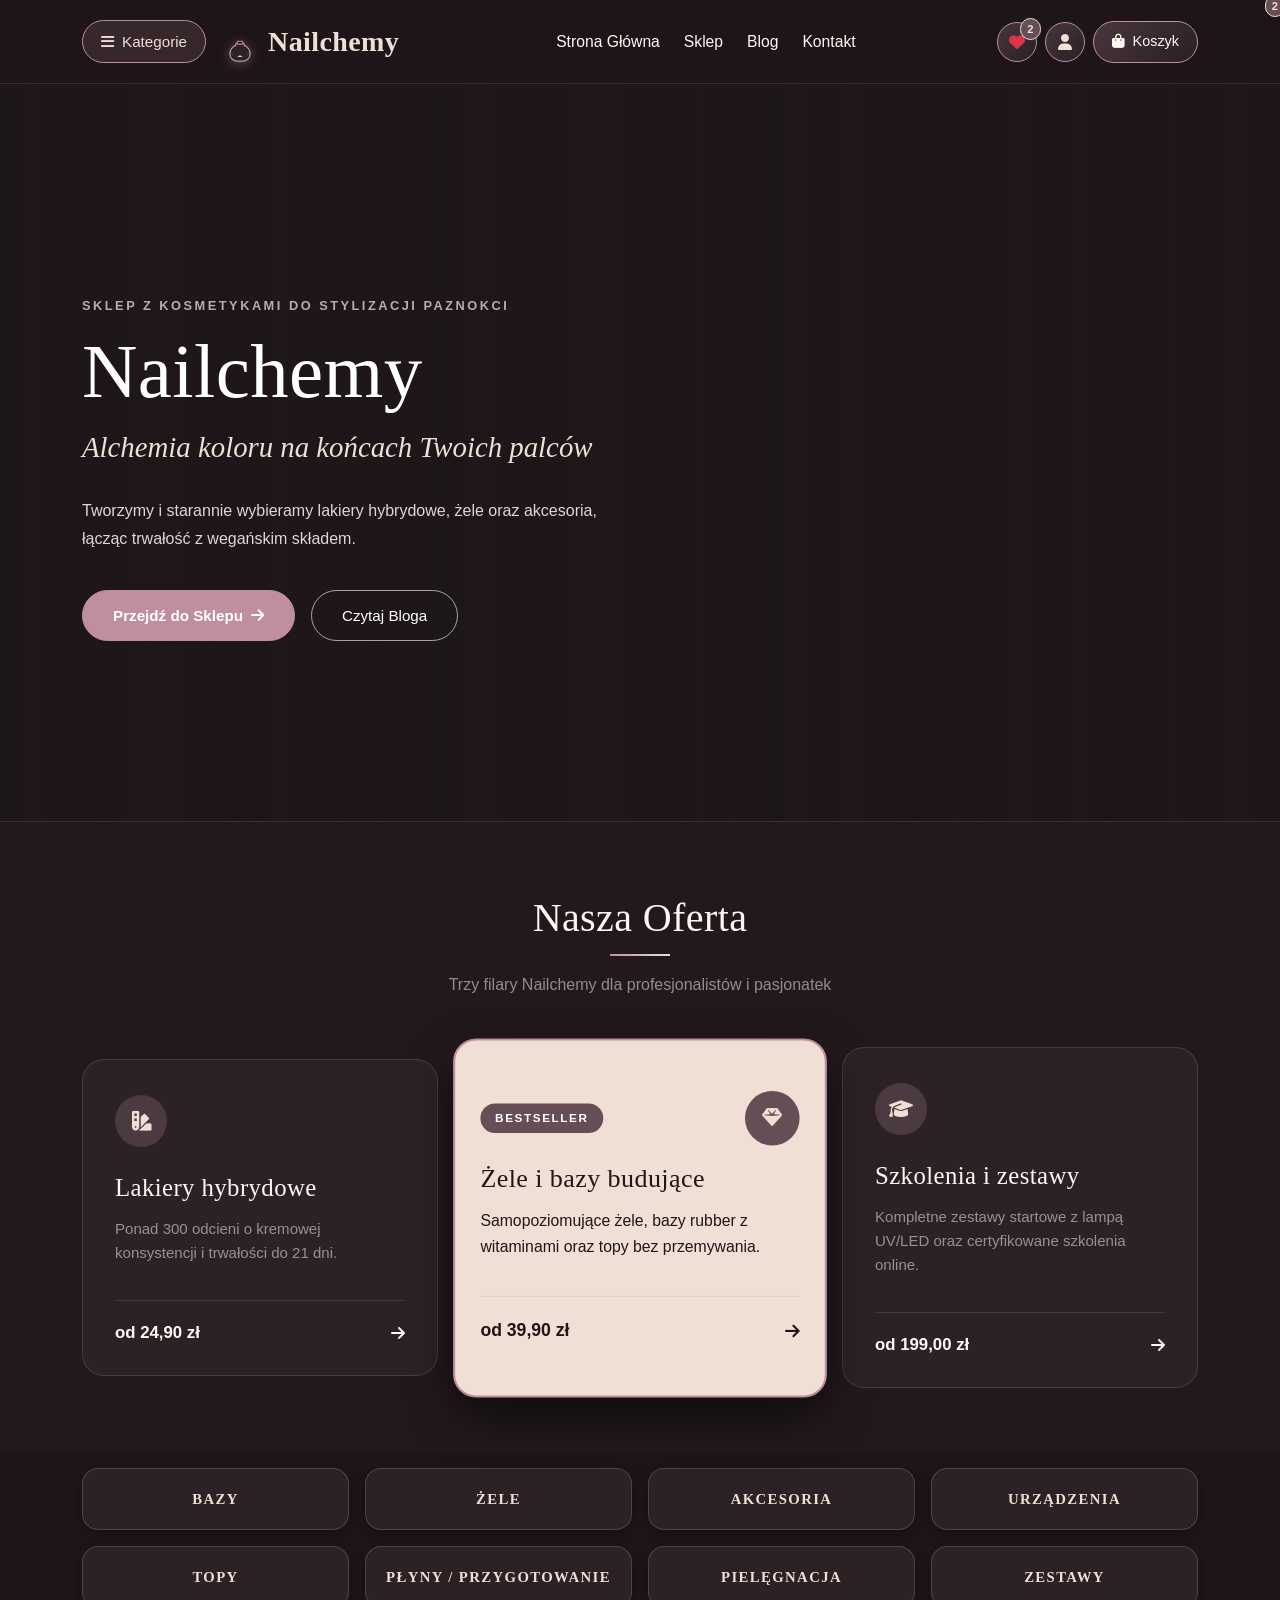
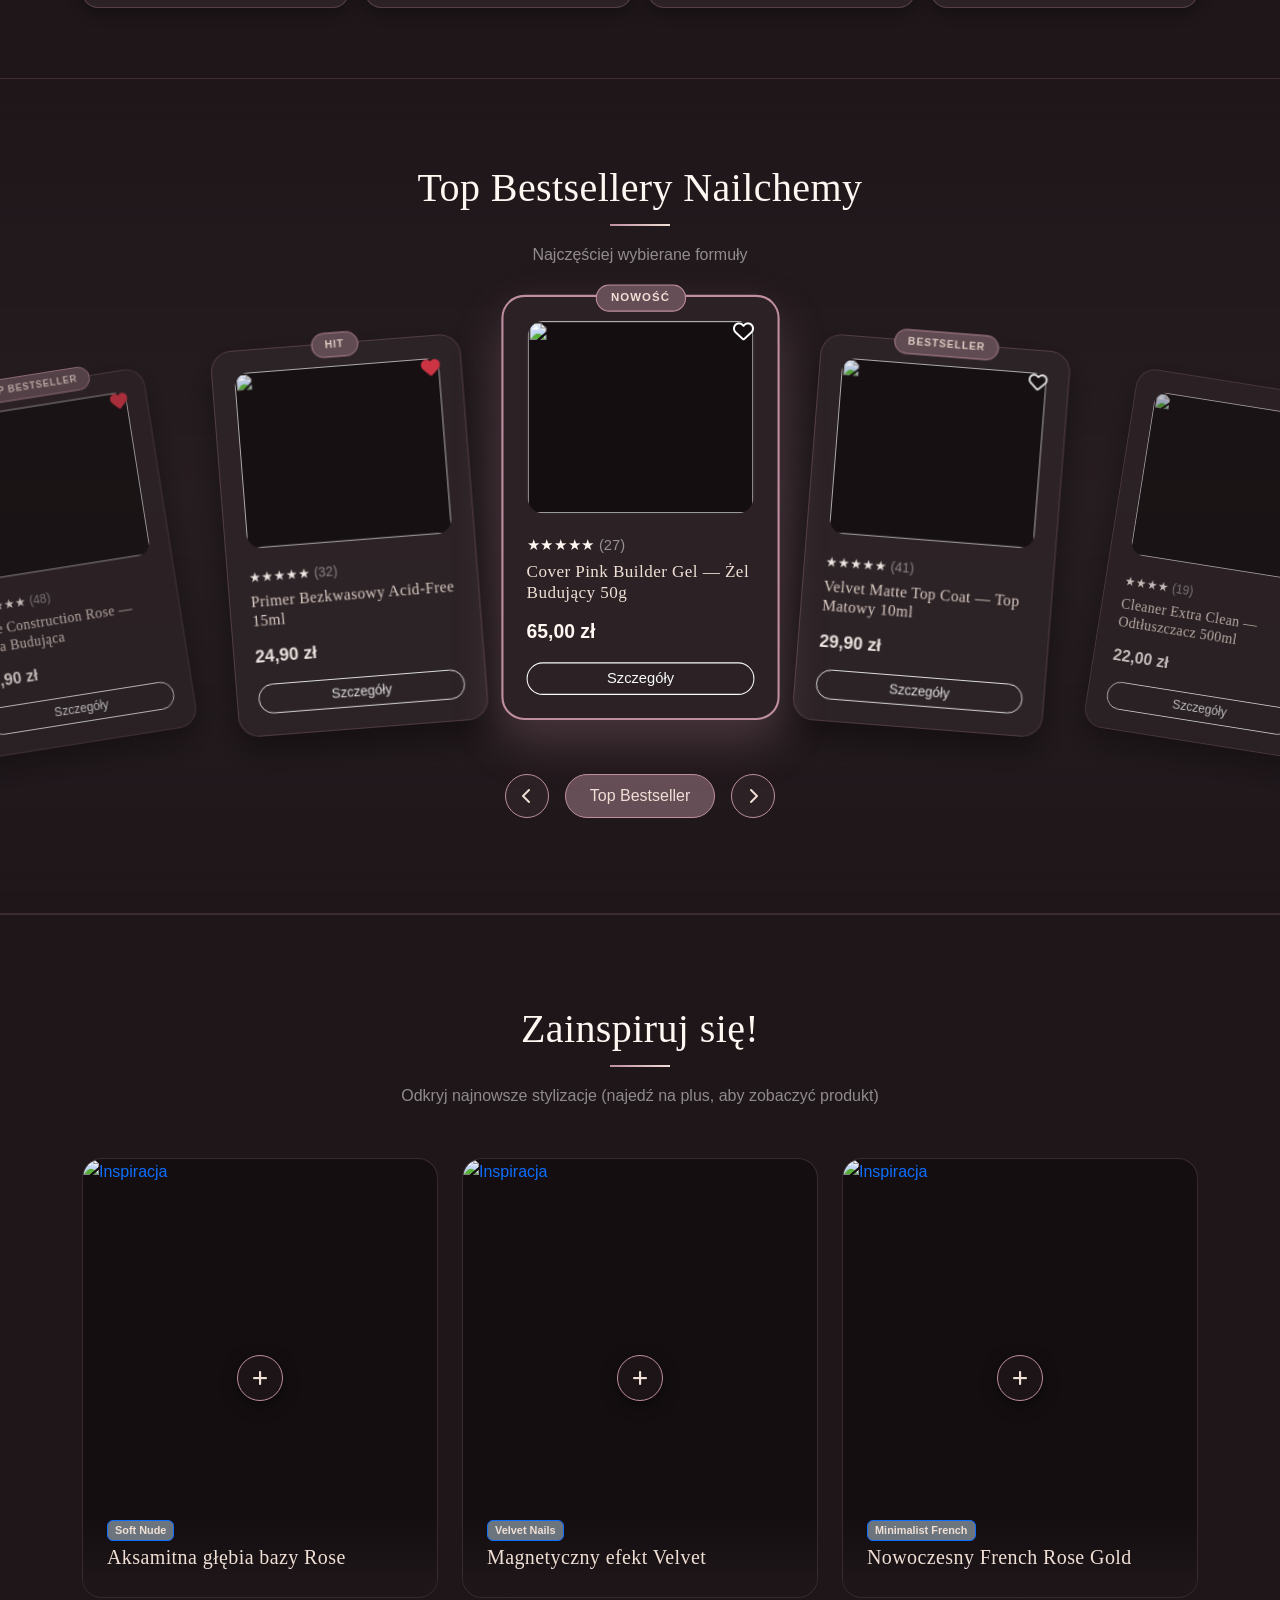
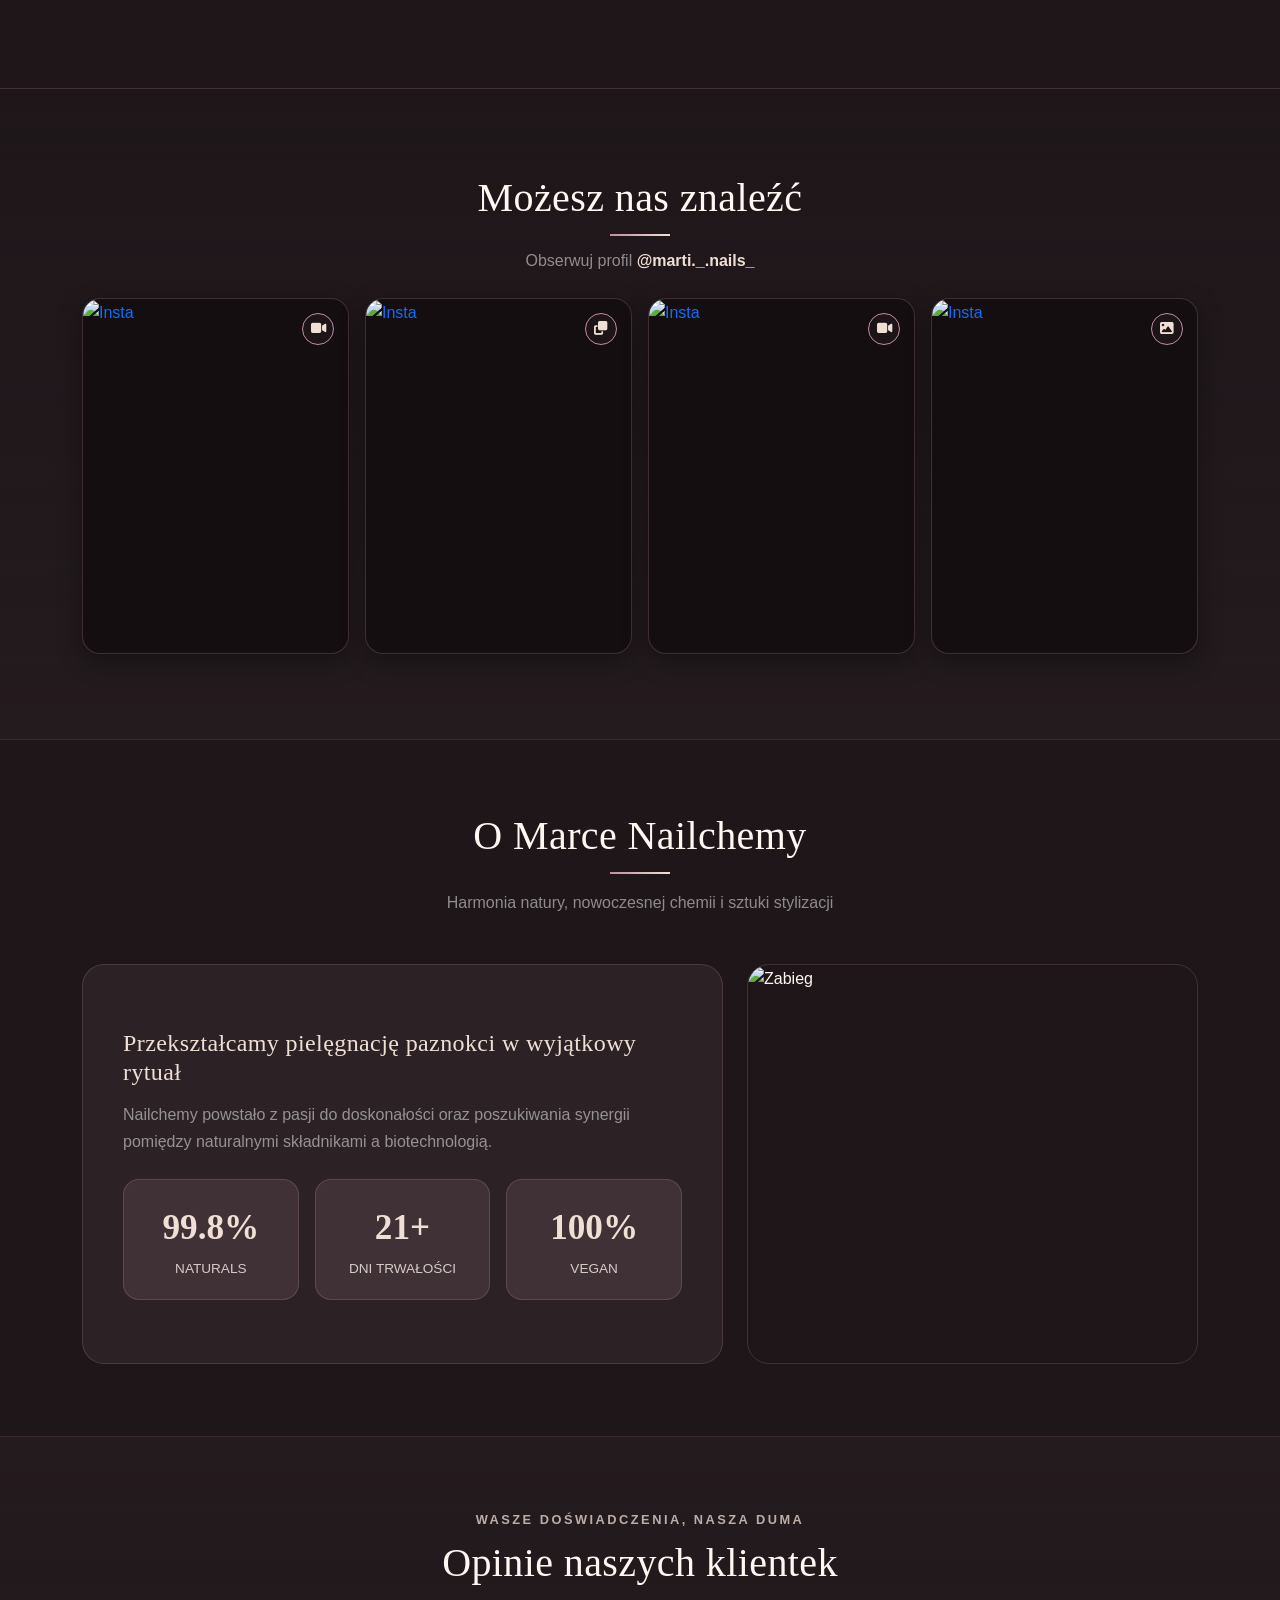
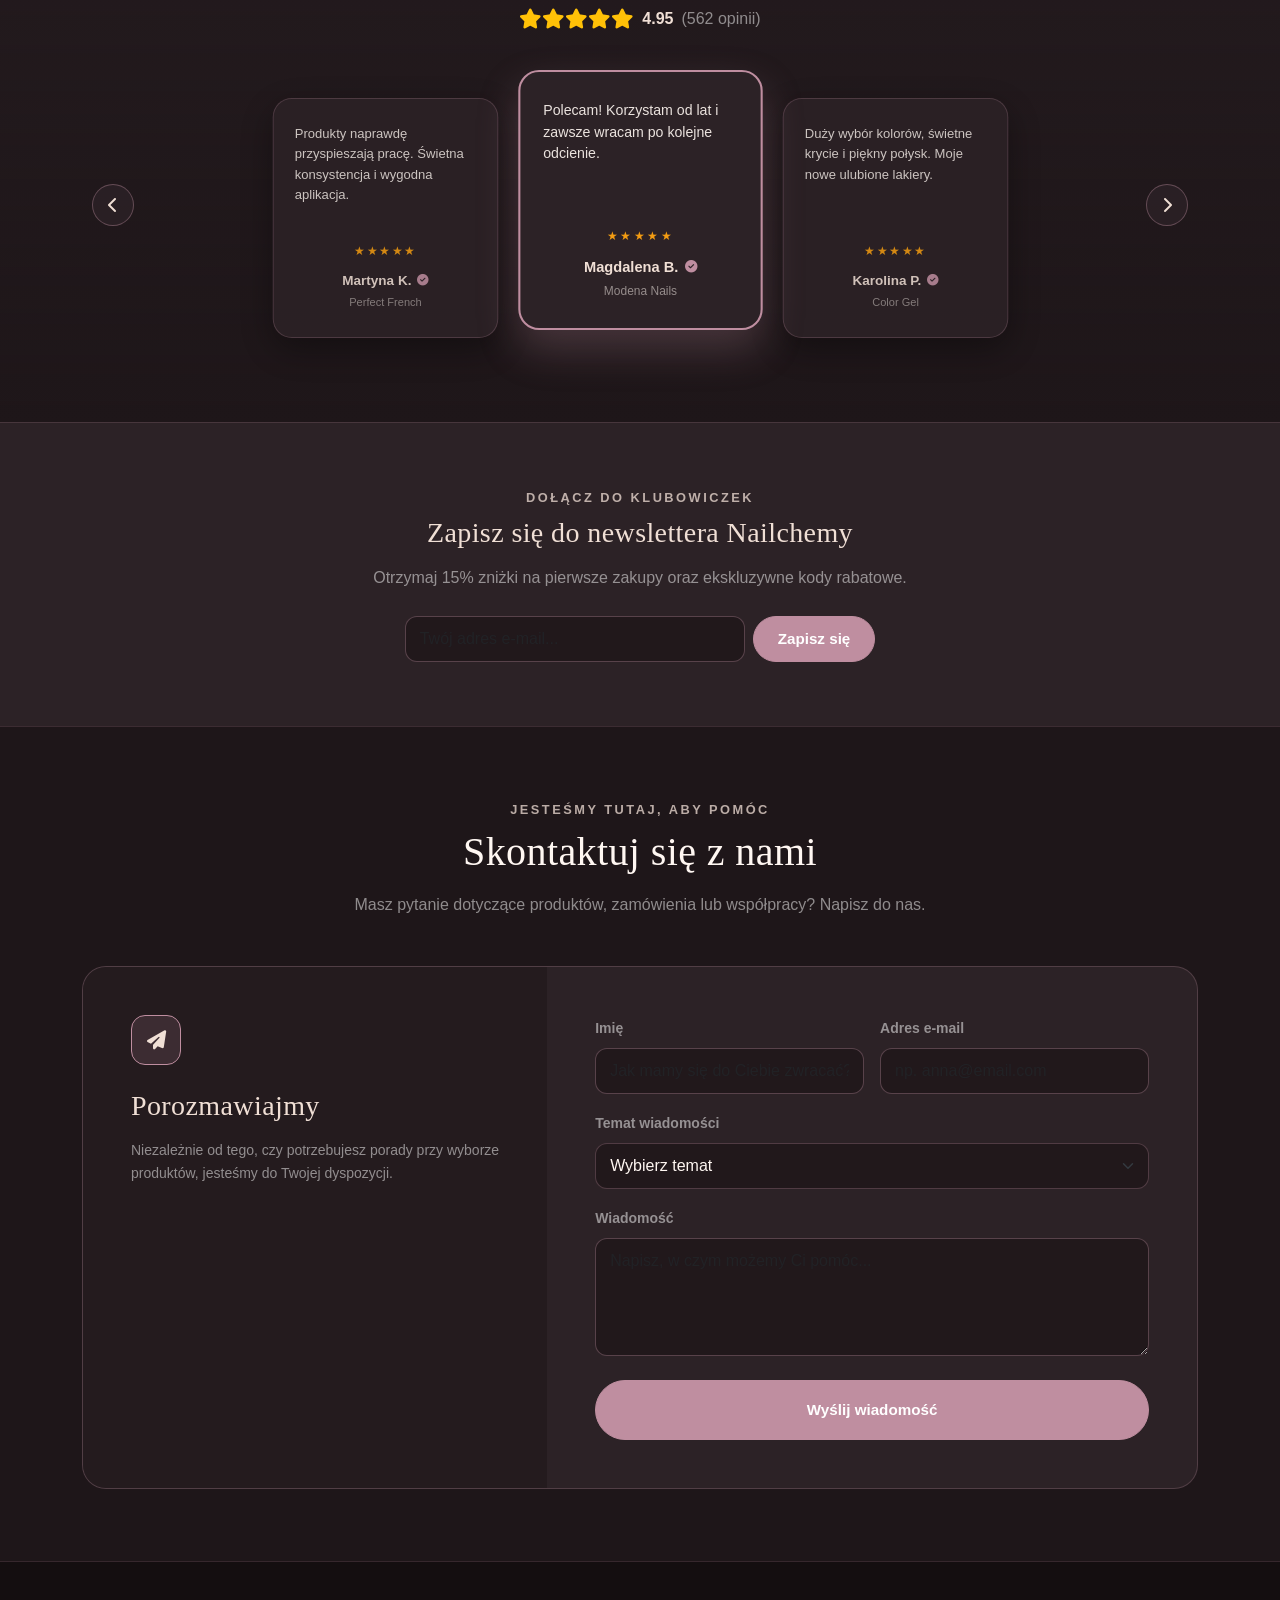
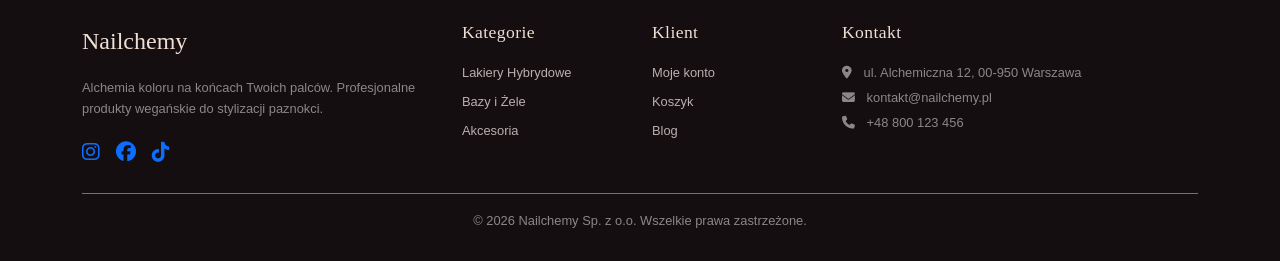
==== index.html @ 7552f42f "Add files via upload" ====
<!DOCTYPE html>
<html lang="pl">
<head>
    <meta charset="UTF-8">
    <meta name="viewport" content="width=device-width, initial-scale=1.0">
    <title>Nailchemy — Alchemia koloru na końcach Twoich palców</title>
    <link href="https://cdn.jsdelivr.net/npm/bootstrap@5.3.2/dist/css/bootstrap.min.css" rel="stylesheet">
    <link rel="stylesheet" href="https://cdnjs.cloudflare.com/ajax/libs/font-awesome/6.4.2/css/all.min.css">
    <link rel="stylesheet" href="style.css">
</head>
<body>
    <div id="navbar-placeholder"></div>

<!-- OFFCANVAS KOSZYK -->
<div class="offcanvas offcanvas-end offcanvas-custom" tabindex="-1" id="cartDrawer">
    <div class="offcanvas-header">
        <h5 class="offcanvas-title"><i class="fa-solid fa-bag-shopping text-primary-brand"></i> Twój Koszyk</h5>
        <button type="button" class="btn-close btn-close-white" data-bs-dismiss="offcanvas"></button>
    </div>
    <div class="offcanvas-body d-flex flex-column p-0">
        <div class="p-3 flex-grow-1 overflow-y-auto" id="cartDrawerItemsList"></div>
        <div class="cart-drawer-footer">
            <div class="d-flex justify-content-between align-items-center mb-3">
                <span class="text-white-50">Suma:</span>
                <span class="h5 mb-0 text-accent fw-bold" id="cartDrawerSubtotal">64,80 PLN</span>
            </div>
            <a href="koszyk.html" class="btn btn-hero-solid w-100 py-2 text-decoration-none text-center">Przejdź do pełnego koszyka</a>
        </div>
    </div>
</div>

    
    
    <section id="hero">
        <div class="container">
            <div class="row">
                <div class="col-lg-7 col-xl-6">
                    <div class="hero-top-tag">SKLEP Z KOSMETYKAMI DO STYLIZACJI PAZNOKCI</div>
                    <h1 class="hero-title">Nailchemy</h1>
                    <div class="hero-subtitle-italic">Alchemia koloru na końcach Twoich palców</div>
                    <p class="hero-description">Tworzymy i starannie wybieramy lakiery hybrydowe, żele oraz akcesoria, łącząc trwałość z wegańskim składem.</p>
                    <div class="d-flex flex-wrap gap-3">
                        <a href="sklep.html" class="btn-hero-solid">Przejdź do Sklepu <i class="fa-solid fa-arrow-right"></i></a>
                        <a href="blog.html" class="btn-hero-outline">Czytaj Bloga</a>
                    </div>
                </div>
            </div>
        </div>
    </section>

    <!-- Oferta -->
    <section id="oferta-section" class="py-5" style="background-color: rgba(44, 34, 38, 0.25);">
        <div class="container pt-4 pb-3">
            <div class="section-title-wrapper">
                <h2>Nasza Oferta</h2>
                <p class="text-white-50 mt-2">Trzy filary Nailchemy dla profesjonalistów i pasjonatek</p>
            </div>
            <div class="row g-4 align-items-center justify-content-center">
                <div class="col-lg-4 col-md-6">
                    <a href="sklep.html" class="offer-card text-decoration-none">
                        <div class="offer-icon-circle"><i class="fa-solid fa-swatchbook"></i></div>
                        <h3 class="offer-title">Lakiery hybrydowe</h3>
                        <p class="offer-desc text-white-50">Ponad 300 odcieni o kremowej konsystencji i trwałości do 21 dni.</p>
                        <div class="offer-footer"><span class="offer-price">od 24,90 zł</span><i class="fa-solid fa-arrow-right offer-arrow"></i></div>
                    </a>
                </div>
                <div class="col-lg-4 col-md-6">
                    <a href="sklep.html" class="offer-card offer-card-featured p-4 py-5 text-decoration-none">
                        <div class="d-flex align-items-center justify-content-between mb-3">
                            <span class="offer-bestseller-badge">BESTSELLER</span>
                            <div class="offer-icon-circle mb-0" style="background: var(--secondary-color); color: var(--accent-color);"><i class="fa-solid fa-gem"></i></div>
                        </div>
                        <h3 class="offer-title">Żele i bazy budujące</h3>
                        <p class="offer-desc">Samopoziomujące żele, bazy rubber z witaminami oraz topy bez przemywania.</p>
                        <div class="offer-footer"><span class="offer-price">od 39,90 zł</span><i class="fa-solid fa-arrow-right offer-arrow"></i></div>
                    </a>
                </div>
                <div class="col-lg-4 col-md-12">
                    <a href="sklep.html" class="offer-card text-decoration-none">
                        <div class="offer-icon-circle"><i class="fa-solid fa-graduation-cap"></i></div>
                        <h3 class="offer-title">Szkolenia i zestawy</h3>
                        <p class="offer-desc text-white-50">Kompletne zestawy startowe z lampą UV/LED oraz certyfikowane szkolenia online.</p>
                        <div class="offer-footer"><span class="offer-price">od 199,00 zł</span><i class="fa-solid fa-arrow-right offer-arrow"></i></div>
                    </a>
                </div>
            </div>
        </div>
    </section>

    <!-- Category Grid -->
    <section class="category-grid-container">
        <div class="container">
            <div class="row g-3 mb-3">
                <div class="col-md-3 col-6"><a href="sklep.html" class="cat-grid-btn">BAZY</a></div>
                <div class="col-md-3 col-6"><a href="sklep.html" class="cat-grid-btn">ŻELE</a></div>
                <div class="col-md-3 col-6"><a href="sklep.html" class="cat-grid-btn">AKCESORIA</a></div>
                <div class="col-md-3 col-6"><a href="sklep.html" class="cat-grid-btn">URZĄDZENIA</a></div>
            </div>
            <div class="row g-3">
                <div class="col-md-3 col-6"><a href="sklep.html" class="cat-grid-btn">TOPY</a></div>
                <div class="col-md-3 col-6"><a href="sklep.html" class="cat-grid-btn">PŁYNY / PRZYGOTOWANIE</a></div>
                <div class="col-md-3 col-6"><a href="sklep.html" class="cat-grid-btn">PIELĘGNACJA</a></div>
                <div class="col-md-3 col-6"><a href="sklep.html" class="cat-grid-btn">ZESTAWY</a></div>
            </div>
        </div>
    </section>

    <!-- 3D Bestsellers Carousel -->
    <section id="bestseller-section" class="bestseller-carousel-section">
        <div class="container">
            <div class="section-title-wrapper mb-3">
                <h2>Top Bestsellery Nailchemy</h2>
                <p class="text-white-50 mt-2">Najczęściej wybierane formuły</p>
            </div>
            <div class="curved-carousel-viewport">
                <div class="curved-carousel-track" id="curvedCarouselTrack"></div>
            </div>
            <div class="carousel-nav-footer text-center mt-4">
                <div class="d-inline-flex align-items-center gap-3">
                    <button class="carousel-nav-btn" onclick="moveCurvedCarousel(-1)"><i class="fa-solid fa-chevron-left"></i></button>
                    <div class="carousel-indicators-pill px-4 py-2" id="curvedActiveBadge" style="background: var(--secondary-color); border:1px solid var(--primary-color); color:var(--accent-color); border-radius:50px;">Top Bestseller</div>
                    <button class="carousel-nav-btn" onclick="moveCurvedCarousel(1)"><i class="fa-solid fa-chevron-right"></i></button>
                </div>
            </div>
        </div>
    </section>

    <!-- Zainspiruj się! -->
    <section class="inspiration-section">
        <div class="container">
            <div class="section-title-wrapper">
                <h2>Zainspiruj się!</h2>
                <p class="text-white-50 mt-2">Odkryj najnowsze stylizacje (najedź na plus, aby zobaczyć produkt)</p>
            </div>
            <div class="row g-4">
                <div class="col-lg-4 col-md-6">
                    <a href="single.html" class="inspire-card">
                        <div class="inspire-hotspot-wrapper" onclick="event.preventDefault(); window.location.href='produkt.html';">
                            <div class="inspire-hotspot"><i class="fa-solid fa-plus"></i></div>
                            <div class="hotspot-preview-tooltip">
                                <img src="https://images.unsplash.com/photo-1608248597309-a74f4c2c5251?auto=format&fit=crop&w=300&q=80" alt="Produkt">
                                <div class="title">Base Construction Rose</div>
                                <div class="price">39,90 zł</div>
                            </div>
                        </div>
                        <img src="https://images.unsplash.com/photo-1604654894610-df63bc536371?auto=format&fit=crop&w=600&q=80" alt="Inspiracja">
                        <div class="inspire-overlay">
                            <span class="badge bg-secondary text-accent border border-primary mb-1" style="font-size: 0.68rem;">Soft Nude</span>
                            <h4 class="h5 text-accent mb-1">Aksamitna głębia bazy Rose</h4>
                        </div>
                    </a>
                </div>
                <div class="col-lg-4 col-md-6">
                    <a href="single.html" class="inspire-card">
                        <div class="inspire-hotspot-wrapper" onclick="event.preventDefault(); window.location.href='produkt.html';">
                            <div class="inspire-hotspot"><i class="fa-solid fa-plus"></i></div>
                            <div class="hotspot-preview-tooltip">
                                <img src="https://images.unsplash.com/photo-1632345031435-8727f6897d53?auto=format&fit=crop&w=300&q=80" alt="Produkt">
                                <div class="title">Velvet Matte Top Coat</div>
                                <div class="price">29,90 zł</div>
                            </div>
                        </div>
                        <img src="https://images.unsplash.com/photo-1632345031435-8727f6897d53?auto=format&fit=crop&w=600&q=80" alt="Inspiracja">
                        <div class="inspire-overlay">
                            <span class="badge bg-secondary text-accent border border-primary mb-1" style="font-size: 0.68rem;">Velvet Nails</span>
                            <h4 class="h5 text-accent mb-1">Magnetyczny efekt Velvet</h4>
                        </div>
                    </a>
                </div>
                <div class="col-lg-4 col-md-12">
                    <a href="single.html" class="inspire-card">
                        <div class="inspire-hotspot-wrapper" onclick="event.preventDefault(); window.location.href='produkt.html';">
                            <div class="inspire-hotspot"><i class="fa-solid fa-plus"></i></div>
                            <div class="hotspot-preview-tooltip">
                                <img src="https://images.unsplash.com/photo-1519014816548-bf5fe059798b?auto=format&fit=crop&w=300&q=80" alt="Produkt">
                                <div class="title">Primer Bezkwasowy</div>
                                <div class="price">24,90 zł</div>
                            </div>
                        </div>
                        <img src="https://images.unsplash.com/photo-1519014816548-bf5fe059798b?auto=format&fit=crop&w=600&q=80" alt="Inspiracja">
                        <div class="inspire-overlay">
                            <span class="badge bg-secondary text-accent border border-primary mb-1" style="font-size: 0.68rem;">Minimalist French</span>
                            <h4 class="h5 text-accent mb-1">Nowoczesny French Rose Gold</h4>
                        </div>
                    </a>
                </div>
            </div>
        </div>
    </section>

    <!-- Instagram Grid -->
    <section class="insta-section">
        <div class="container">
            <div class="section-title-wrapper mb-4">
                <h2>Możesz nas znaleźć</h2>
                <p class="text-white-50 mt-1">Obserwuj profil <strong class="text-accent">@marti._.nails_</strong></p>
            </div>
            <div class="row g-3">
                <div class="col-md-3 col-6">
                    <a href="https://instagram.com" target="_blank" class="insta-card">
                        <div class="insta-type-icon"><i class="fa-solid fa-video"></i></div>
                        <img src="https://images.unsplash.com/photo-1604654894610-df63bc536371?auto=format&fit=crop&w=500&q=80" alt="Insta">
                        <div class="insta-card-overlay">
                            <div class="d-flex gap-3 fs-5 fw-bold"><span><i class="fa-solid fa-heart me-1 text-danger"></i> 1.4k</span></div>
                            <span class="small text-accent">@marti._.nails_</span>
                        </div>
                    </a>
                </div>
                <div class="col-md-3 col-6">
                    <a href="https://instagram.com" target="_blank" class="insta-card">
                        <div class="insta-type-icon"><i class="fa-solid fa-clone"></i></div>
                        <img src="https://images.unsplash.com/photo-1632345031435-8727f6897d53?auto=format&fit=crop&w=500&q=80" alt="Insta">
                        <div class="insta-card-overlay">
                            <div class="d-flex gap-3 fs-5 fw-bold"><span><i class="fa-solid fa-heart me-1 text-danger"></i> 2.1k</span></div>
                            <span class="small text-accent">@marti._.nails_</span>
                        </div>
                    </a>
                </div>
                <div class="col-md-3 col-6">
                    <a href="https://instagram.com" target="_blank" class="insta-card">
                        <div class="insta-type-icon"><i class="fa-solid fa-video"></i></div>
                        <img src="https://images.unsplash.com/photo-1519014816548-bf5fe059798b?auto=format&fit=crop&w=500&q=80" alt="Insta">
                        <div class="insta-card-overlay">
                            <div class="d-flex gap-3 fs-5 fw-bold"><span><i class="fa-solid fa-heart me-1 text-danger"></i> 980</span></div>
                            <span class="small text-accent">@marti._.nails_</span>
                        </div>
                    </a>
                </div>
                <div class="col-md-3 col-6">
                    <a href="https://instagram.com" target="_blank" class="insta-card">
                        <div class="insta-type-icon"><i class="fa-solid fa-image"></i></div>
                        <img src="https://images.unsplash.com/photo-1522337360788-8b13dee7a37e?auto=format&fit=crop&w=500&q=80" alt="Insta">
                        <div class="insta-card-overlay">
                            <div class="d-flex gap-3 fs-5 fw-bold"><span><i class="fa-solid fa-heart me-1 text-danger"></i> 3.4k</span></div>
                            <span class="small text-accent">@marti._.nails_</span>
                        </div>
                    </a>
                </div>
            </div>
        </div>
    </section>

    <!-- O Marce -->
    <section id="o-marce-section" class="py-5" style="border-top: 1px solid rgba(191, 142, 160, 0.18);">
        <div class="container py-4">
            <div class="section-title-wrapper">
                <h2>O Marce Nailchemy</h2>
                <p class="text-white-50 mt-2">Harmonia natury, nowoczesnej chemii i sztuki stylizacji</p>
            </div>
            <div class="row gy-4 align-items-stretch">
                <div class="col-lg-7">
                    <div style="background: var(--bg-card); border: 1px solid rgba(191, 142, 160, 0.22); border-radius: 22px; padding: 2.5rem; height: 100%; display: flex; flex-direction: column; justify-content: center;">
                        <h3 class="h4 text-accent mb-3">Przekształcamy pielęgnację paznokci w wyjątkowy rytuał</h3>
                        <p class="text-white-50 mb-4">Nailchemy powstało z pasji do doskonałości oraz poszukiwania synergii pomiędzy naturalnymi składnikami a biotechnologią.</p>
                        <div class="row g-3">
                            <div class="col-4"><div style="background: rgba(102, 78, 86, 0.35); border: 1px solid rgba(191, 142, 160, 0.25); border-radius: 16px; padding: 1.2rem; text-align: center;"><div style="font-family: var(--font-heading); font-size: 2.2rem; font-weight: 700; color: var(--accent-color);">99.8%</div><div style="font-size: 0.85rem; color: rgba(255, 247, 242, 0.78); text-transform: uppercase;">Naturals</div></div></div>
                            <div class="col-4"><div style="background: rgba(102, 78, 86, 0.35); border: 1px solid rgba(191, 142, 160, 0.25); border-radius: 16px; padding: 1.2rem; text-align: center;"><div style="font-family: var(--font-heading); font-size: 2.2rem; font-weight: 700; color: var(--accent-color);">21+</div><div style="font-size: 0.85rem; color: rgba(255, 247, 242, 0.78); text-transform: uppercase;">Dni Trwałości</div></div></div>
                            <div class="col-4"><div style="background: rgba(102, 78, 86, 0.35); border: 1px solid rgba(191, 142, 160, 0.25); border-radius: 16px; padding: 1.2rem; text-align: center;"><div style="font-family: var(--font-heading); font-size: 2.2rem; font-weight: 700; color: var(--accent-color);">100%</div><div style="font-size: 0.85rem; color: rgba(255, 247, 242, 0.78); text-transform: uppercase;">Vegan</div></div></div>
                        </div>
                    </div>
                </div>
                <div class="col-lg-5">
                    <div style="border-radius: 22px; overflow: hidden; height: 100%; min-height: 400px; border: 1px solid rgba(191, 142, 160, 0.22);"><img src="https://images.unsplash.com/photo-1632345031435-8727f6897d53?auto=format&fit=crop&w=800&q=80" alt="Zabieg" style="width: 100%; height: 100%; object-fit: cover;"></div>
                </div>
            </div>
        </div>
    </section>

    <!-- Reviews Carousel -->
    <section class="py-5" style="background: linear-gradient(180deg, rgba(44, 34, 38, 0.4) 0%, var(--bg-dark) 100%); border-top: 1px solid rgba(191, 142, 160, 0.18);">
        <div class="container py-4">
            <div class="text-center mb-4">
                <div class="hero-top-tag mb-2">WASZE DOŚWIADCZENIA, NASZA DUMA</div>
                <h2 class="display-6 mb-3" style="font-family: var(--font-heading);">Opinie naszych klientek</h2>
                <div class="d-flex align-items-center justify-content-center gap-2">
                    <div class="text-warning fs-5"><i class="fa-solid fa-star"></i><i class="fa-solid fa-star"></i><i class="fa-solid fa-star"></i><i class="fa-solid fa-star"></i><i class="fa-solid fa-star"></i></div>
                    <span class="fw-bold text-accent">4.95</span>
                    <span class="text-white-50">(562 opinii)</span>
                </div>
            </div>
            <div class="reviews-viewport">
                <button class="review-nav-arrow review-nav-prev" onclick="moveReviewsCarousel(-1)"><i class="fa-solid fa-chevron-left"></i></button>
                <button class="review-nav-arrow review-nav-next" onclick="moveReviewsCarousel(1)"><i class="fa-solid fa-chevron-right"></i></button>
                <div class="reviews-track" id="reviewsCarouselTrack"></div>
            </div>
        </div>
    </section>

    <!-- Newsletter -->
    <section class="py-5" style="background: var(--bg-card); border-top: 1px solid rgba(191, 142, 160, 0.18);">
        <div class="container py-3 text-center">
            <div class="hero-top-tag mb-2">DOŁĄCZ DO KLUBOWICZEK</div>
            <h3 class="h3 mb-3 text-accent" style="font-family: var(--font-heading);">Zapisz się do newslettera Nailchemy</h3>
            <p class="text-white-50 mb-4">Otrzymaj 15% zniżki na pierwsze zakupy oraz ekskluzywne kody rabatowe.</p>
            <form onsubmit="event.preventDefault(); showToast('Zapisano do newslettera!');" class="d-flex flex-sm-row flex-column gap-2 justify-content-center">
                <input type="email" class="form-control" required placeholder="Twój adres e-mail..." style="max-width: 340px;">
                <button type="submit" class="btn-hero-solid px-4 py-2">Zapisz się</button>
            </form>
        </div>
    </section>

    <!-- Kontakt -->
    <section id="kontakt-section" class="py-5" style="background: var(--bg-dark); border-top: 1px solid rgba(191, 142, 160, 0.18);">
        <div class="container py-4">
            <div class="text-center mb-5">
                <div class="hero-top-tag mb-2">JESTEŚMY TUTAJ, ABY POMÓC</div>
                <h2 class="display-6 mb-3" style="font-family: var(--font-heading); color: var(--text-color);">Skontaktuj się z nami</h2>
                <p class="text-white-50 mt-2" style="max-width: 600px; margin: 0 auto;">Masz pytanie dotyczące produktów, zamówienia lub współpracy? Napisz do nas.</p>
            </div>
            <div class="row g-0 align-items-stretch overflow-hidden" style="background: var(--bg-card); border: 1px solid rgba(191, 142, 160, 0.25); border-radius: 24px;">
                <div class="col-lg-5 p-4 p-md-5 d-flex flex-column justify-content-between" style="background: rgba(30, 22, 25, 0.6);">
                    <div>
                        <div class="d-inline-flex align-items-center justify-content-center mb-4" style="width: 50px; height: 50px; border-radius: 14px; background: rgba(191, 142, 160, 0.15); border: 1px solid var(--primary-color); color: var(--accent-color); font-size: 1.2rem;"><i class="fa-solid fa-paper-plane"></i></div>
                        <h2 class="h3 text-accent mb-3" style="font-family: var(--font-heading);">Porozmawiajmy</h2>
                        <p class="text-white-50 small mb-4">Niezależnie od tego, czy potrzebujesz porady przy wyborze produktów, jesteśmy do Twojej dyspozycji.</p>
                    </div>
                </div>
                <div class="col-lg-7 p-4 p-md-5">
                    <form onsubmit="event.preventDefault(); showToast('Wiadomość została wysłana pomyślnie!');">
                        <div class="row g-3 mb-3">
                            <div class="col-md-6">
                                <label class="form-label small text-white-50 fw-semibold">Imię</label>
                                <input type="text" class="form-control" required placeholder="Jak mamy się do Ciebie zwracać?">
                            </div>
                            <div class="col-md-6">
                                <label class="form-label small text-white-50 fw-semibold">Adres e-mail</label>
                                <input type="email" class="form-control" required placeholder="np. anna@email.com">
                            </div>
                        </div>
                        <div class="mb-3">
                            <label class="form-label small text-white-50 fw-semibold">Temat wiadomości</label>
                            <select class="form-select" required>
                                <option value="" selected disabled>Wybierz temat</option>
                                <option value="produkty">Zapytanie o produkty</option>
                                <option value="zamowienie">Status zamówienia / Dostawa</option>
                            </select>
                        </div>
                        <div class="mb-4">
                            <label class="form-label small text-white-50 fw-semibold">Wiadomość</label>
                            <textarea class="form-control" rows="4" required placeholder="Napisz, w czym możemy Ci pomóc..."></textarea>
                        </div>
                        <button type="submit" class="btn-hero-solid w-100 py-3 justify-content-center">Wyślij wiadomość</button>
                    </form>
                </div>
            </div>
        </div>
    </section>


    <div id="footer-placeholder"></div>

<div id="toastContainer" class="position-fixed bottom-0 end-0 p-4 d-flex flex-column gap-2" style="z-index: 1090; pointer-events: none;"></div>

    <script src="https://cdn.jsdelivr.net/npm/bootstrap@5.3.2/dist/js/bootstrap.bundle.min.js"></script>
    <script>
        function showToast(msg) {
            const container = document.getElementById('toastContainer');
            if (!container) return;
            const toast = document.createElement('div');
            toast.className = 'nailchemy-toast';
            toast.innerHTML = `<i class="fa-solid fa-circle-check text-primary-brand fs-5"></i><div>${msg}</div>`;
            container.appendChild(toast);
            setTimeout(() => toast.remove(), 3000);
        }
    </script>
    
    <script>
        const productsData = [
            { id: 1, name: "Base Construction Rose — Baza Budująca", price: 39.90, badge: "Top Bestseller", rating: 5, reviews: 48, img: "https://images.unsplash.com/photo-1608248597309-a74f4c2c5251?auto=format&fit=crop&w=500&q=80" },
            { id: 2, name: "Primer Bezkwasowy Acid-Free 15ml", price: 24.90, badge: "Hit", rating: 5, reviews: 32, img: "https://images.unsplash.com/photo-1519014816548-bf5fe059798b?auto=format&fit=crop&w=500&q=80" },
            { id: 3, name: "Cover Pink Builder Gel — Żel Budujący 50g", price: 65.00, badge: "Nowość", rating: 5, reviews: 27, img: "https://images.unsplash.com/photo-1604654894610-df63bc536371?auto=format&fit=crop&w=500&q=80" },
            { id: 4, name: "Velvet Matte Top Coat — Top Matowy 10ml", price: 29.90, badge: "Bestseller", rating: 5, reviews: 41, img: "https://images.unsplash.com/photo-1632345031435-8727f6897d53?auto=format&fit=crop&w=500&q=80" },
            { id: 5, name: "Cleaner Extra Clean — Odtłuszczacz 500ml", price: 22.00, badge: null, rating: 4, reviews: 19, img: "https://images.unsplash.com/photo-1522337360788-8b13dee7a37e?auto=format&fit=crop&w=500&q=80" }
        ];

        const reviewsData = [
            { text: "Produkty naprawdę przyspieszają pracę. Świetna konsystencja i wygodna aplikacja.", author: "Martyna K.", tag: "Perfect French", rating: 5 },
            { text: "Polecam! Korzystam od lat i zawsze wracam po kolejne odcienie.", author: "Magdalena B.", tag: "Modena Nails", rating: 5 },
            { text: "Duży wybór kolorów, świetne krycie i piękny połysk. Moje nowe ulubione lakiery.", author: "Karolina P.", tag: "Color Gel", rating: 5 }
        ];

        let curvedActiveIdx = 2;
        let reviewsActiveIdx = 1;
        let wishlistIds = [1, 2];

        function renderCurvedCarousel() {
            const track = document.getElementById('curvedCarouselTrack');
            if (!track) return;
            const total = productsData.length;
            track.innerHTML = '';
            const offsets = [-2, -1, 0, 1, 2];
            const arcClasses = ['arc-far-left', 'arc-left', 'arc-center', 'arc-right', 'arc-far-right'];

            offsets.forEach((offset, slotIndex) => {
                const productIndex = (curvedActiveIdx + offset + total) % total;
                const prod = productsData[productIndex];
                const arcClass = arcClasses[slotIndex];
                const isLiked = wishlistIds.includes(prod.id);

                const card = document.createElement('div');
                card.className = `curved-product-card ${arcClass}`;
                card.innerHTML = `
                    ${prod.badge ? `<div class="curved-card-badge">${prod.badge}</div>` : ''}
                    <button class="position-absolute top-0 end-0 m-3 border-0 bg-transparent fs-5" style="z-index:20; cursor:pointer;" onclick="toggleWishlist(${prod.id})">
                        <i class="fa-${isLiked ? 'solid text-danger' : 'regular text-white'} fa-heart"></i>
                    </button>
                    <div class="curved-card-img-container">
                        <img src="${prod.img}" alt="" class="curved-card-img">
                    </div>
                    <div>
                        <div class="product-rating small mb-1">${'★'.repeat(prod.rating)} <span class="text-white-50">(${prod.reviews})</span></div>
                        <h4 class="curved-card-title">${prod.name}</h4>
                        <div class="curved-card-price">${prod.price.toFixed(2).replace('.', ',')} zł</div>
                    </div>
                    <a href="produkt.html" class="btn btn-sm btn-outline-light rounded-pill w-100 text-decoration-none text-center">Szczegóły</a>
                `;
                track.appendChild(card);
            });
        }

        function moveCurvedCarousel(step) {
            const total = productsData.length;
            curvedActiveIdx = (curvedActiveIdx + step + total) % total;
            renderCurvedCarousel();
        }

        function renderReviewsCarousel() {
            const track = document.getElementById('reviewsCarouselTrack');
            if (!track) return;
            const total = reviewsData.length;
            track.innerHTML = '';
            const offsets = [-1, 0, 1];
            const arcClasses = ['arc-left', 'arc-center', 'arc-right'];

            offsets.forEach((offset, slotIndex) => {
                const reviewIndex = (reviewsActiveIdx + offset + total) % total;
                const rev = reviewsData[reviewIndex];
                const arcClass = arcClasses[slotIndex] || 'arc-center';

                const card = document.createElement('div');
                card.className = `review-card-item ${arcClass}`;
                card.innerHTML = `
                    <div class="review-text-content">${rev.text}</div>
                    <div>
                        <div class="review-stars-block text-center">${'★'.repeat(rev.rating)}</div>
                        <div class="review-author-name">${rev.author} <i class="fa-solid fa-circle-check text-primary-brand" style="font-size: 0.75rem;"></i></div>
                        <div class="review-product-tag">${rev.tag}</div>
                    </div>
                `;
                track.appendChild(card);
            });
        }

        function moveReviewsCarousel(step) {
            const total = reviewsData.length;
            reviewsActiveIdx = (reviewsActiveIdx + step + total) % total;
            renderReviewsCarousel();
        }

        function toggleWishlist(productId) {
            const idx = wishlistIds.indexOf(productId);
            if (idx > -1) wishlistIds.splice(idx, 1);
            else wishlistIds.push(productId);
            renderCurvedCarousel();
        }

        document.addEventListener('DOMContentLoaded', () => {
            renderCurvedCarousel();
            renderReviewsCarousel();
        });
    </script>

    <script src="includes.js"></script>
</body>
</html>
---- style.css ----
:root {
    --primary-color: #BF8EA0;
    --secondary-color: #664E56;
    --accent-color: #F0DFD5;
    --text-color: #fff7f2;
    --bg-dark: #1E1619;
    --bg-card: #2C2226;
    --bg-glass: rgba(30, 22, 25, 0.94);
    --font-heading: 'Palatino Linotype', 'Book Antiqua', Palatino, Georgia, serif;
    --font-body: 'Gill Sans', 'Gill Sans MT', Calibri, 'Trebuchet MS', sans-serif;
    --transition-smooth: all 0.35s cubic-bezier(0.25, 0.8, 0.25, 1);
    --box-shadow-glow: 0 12px 32px rgba(191, 142, 160, 0.25);
}

html {
    scroll-behavior: smooth;
    font-size: 16px;
}

body {
    background-color: var(--bg-dark);
    color: var(--text-color);
    font-family: var(--font-body);
    line-height: 1.65;
    overflow-x: hidden;
}

h1, h2, h3, h4, h5, h6, .navbar-brand {
    font-family: var(--font-heading);
    color: var(--text-color);
    letter-spacing: 0.4px;
}

p {
    color: rgba(255, 247, 242, 0.88);
}

.text-accent { color: var(--accent-color) !important; }
.text-primary-brand { color: var(--primary-color) !important; }

/* Navbar */
.navbar-custom {
    background-color: var(--bg-glass);
    backdrop-filter: blur(14px);
    -webkit-backdrop-filter: blur(14px);
    border-bottom: 1px solid rgba(191, 142, 160, 0.2);
    padding: 0.85rem 0;
    z-index: 1040;
}

.btn-categories-trigger {
    background: rgba(191, 142, 160, 0.15);
    border: 1px solid var(--primary-color);
    color: var(--accent-color);
    padding: 8px 18px;
    border-radius: 50px;
    font-weight: 500;
    display: inline-flex;
    align-items: center;
    gap: 8px;
    font-size: 0.95rem;
    transition: var(--transition-smooth);
    cursor: pointer;
}

.btn-categories-trigger:hover {
    background: var(--primary-color);
    color: #fff;
    box-shadow: 0 4px 15px rgba(191, 142, 160, 0.3);
}

.brand-logo-svg {
    width: 36px;
    height: 46px;
    display: inline-block;
    filter: drop-shadow(0 2px 6px rgba(191, 142, 160, 0.4));
    transition: var(--transition-smooth);
}

.navbar-brand {
    font-size: 1.75rem;
    font-weight: 700;
    color: var(--accent-color) !important;
    display: flex;
    align-items: center;
    gap: 10px;
    cursor: pointer;
    text-decoration: none;
}

.nav-link {
    color: var(--text-color) !important;
    font-size: 0.98rem;
    font-weight: 500;
    margin: 0 4px;
    cursor: pointer;
    transition: var(--transition-smooth);
    text-decoration: none;
}

.nav-link:hover, .nav-link.active {
    color: var(--primary-color) !important;
}

.nav-cart-btn {
    background: linear-gradient(135deg, rgba(102, 78, 86, 0.6), rgba(44, 34, 38, 0.8));
    border: 1px solid var(--primary-color);
    color: var(--text-color);
    border-radius: 50px;
    padding: 8px 18px;
    display: inline-flex;
    align-items: center;
    gap: 8px;
    cursor: pointer;
    transition: var(--transition-smooth);
    font-size: 0.9rem;
    text-decoration: none;
}

.nav-cart-btn:hover {
    background: var(--primary-color);
    color: #fff;
    transform: translateY(-2px);
    box-shadow: 0 4px 15px rgba(191, 142, 160, 0.4);
}

.nav-icon-btn {
    background: linear-gradient(135deg, rgba(102, 78, 86, 0.6), rgba(44, 34, 38, 0.8));
    border: 1px solid var(--primary-color);
    color: var(--text-color);
    width: 40px;
    height: 40px;
    border-radius: 50%;
    display: inline-flex;
    align-items: center;
    justify-content: center;
    cursor: pointer;
    transition: var(--transition-smooth);
    position: relative;
    text-decoration: none;
}

.nav-icon-btn:hover {
    background: var(--primary-color);
    color: #fff;
    transform: translateY(-2px);
    box-shadow: 0 4px 15px rgba(191, 142, 160, 0.4);
}

.cart-badge-count, .wishlist-badge-count {
    position: absolute;
    top: -5px;
    right: -5px;
    background-color: var(--secondary-color);
    color: var(--accent-color);
    border: 1px solid var(--accent-color);
    font-size: 0.7rem;
    font-weight: 700;
    padding: 1px 6px;
    border-radius: 50px;
}

/* Offcanvas Drawers */
.offcanvas-custom {
    background-color: var(--bg-card);
    color: var(--text-color);
    border-color: rgba(191, 142, 160, 0.3);
    width: 380px !important;
    max-width: 85vw;
}

.offcanvas-header {
    border-bottom: 1px solid rgba(191, 142, 160, 0.25);
    padding: 1.5rem;
    background-color: rgba(30, 22, 25, 0.5);
}

.offcanvas-title {
    font-family: var(--font-heading);
    color: var(--accent-color);
    font-size: 1.35rem;
    display: flex;
    align-items: center;
    gap: 10px;
}

.category-group-title {
    font-family: var(--font-heading);
    color: var(--accent-color);
    font-size: 1.05rem;
    font-weight: 700;
    margin-top: 1rem;
    margin-bottom: 0.5rem;
    padding-bottom: 4px;
    border-bottom: 1px solid rgba(191, 142, 160, 0.2);
    display: flex;
    align-items: center;
    gap: 8px;
}

.category-item-link {
    color: rgba(255, 247, 242, 0.85);
    text-decoration: none;
    display: block;
    padding: 6px 10px;
    border-radius: 8px;
    font-size: 0.92rem;
    transition: var(--transition-smooth);
    cursor: pointer;
}

.category-item-link:hover {
    background: rgba(191, 142, 160, 0.15);
    color: var(--accent-color);
    padding-left: 14px;
}

/* Cart Drawer Item */
.cart-drawer-item {
    display: flex;
    align-items: center;
    gap: 12px;
    padding: 14px 0;
    border-bottom: 1px solid rgba(191, 142, 160, 0.15);
}

.cart-drawer-img {
    width: 55px;
    height: 55px;
    border-radius: 10px;
    object-fit: cover;
    border: 1px solid rgba(191, 142, 160, 0.3);
}

.cart-drawer-info { flex-grow: 1; }
.cart-drawer-name { font-size: 0.9rem; font-weight: 600; color: var(--accent-color); margin-bottom: 2px; }
.cart-drawer-price { font-size: 0.85rem; color: var(--text-color); }

.cart-qty-btn {
    background: rgba(102, 78, 86, 0.4);
    border: 1px solid rgba(191, 142, 160, 0.3);
    color: #fff;
    width: 24px;
    height: 24px;
    border-radius: 50%;
    display: inline-flex;
    align-items: center;
    justify-content: center;
    cursor: pointer;
    font-size: 0.75rem;
    transition: var(--transition-smooth);
}
.cart-qty-btn:hover { background: var(--primary-color); }

.cart-remove-btn {
    color: #ff6b6b;
    background: none;
    border: none;
    cursor: pointer;
    font-size: 0.9rem;
    padding: 4px;
    transition: var(--transition-smooth);
}
.cart-remove-btn:hover { color: #ff4d4d; transform: scale(1.1); }

.cart-drawer-footer {
    border-top: 1px solid rgba(191, 142, 160, 0.25);
    padding: 1.5rem;
    background-color: rgba(30, 22, 25, 0.6);
}

/* Hero & Sections */
#hero {
    position: relative;
    padding: 140px 0 110px 0;
    background: linear-gradient(90deg, rgba(30, 22, 25, 0.92) 0%, rgba(30, 22, 25, 0.72) 52%, rgba(30, 22, 25, 0.35) 100%),
                url('https://images.unsplash.com/photo-1604654894610-df63bc536371?auto=format&fit=crop&w=1920&q=80') center/cover no-repeat;
    min-height: 82vh;
    display: flex;
    align-items: center;
    border-bottom: 1px solid rgba(191, 142, 160, 0.2);
}

.hero-top-tag {
    font-size: 0.8rem;
    letter-spacing: 2.5px;
    text-transform: uppercase;
    color: rgba(240, 223, 213, 0.75);
    font-weight: 600;
    margin-bottom: 1rem;
}

.hero-title {
    font-size: clamp(3.2rem, 6vw, 5.2rem);
    font-weight: 400;
    line-height: 1.05;
    margin-bottom: 0.75rem;
    color: #ffffff;
}

.hero-subtitle-italic {
    font-size: clamp(1.3rem, 2.5vw, 1.8rem);
    font-style: italic;
    font-family: var(--font-heading);
    color: var(--accent-color);
    margin-bottom: 1.6rem;
}

.hero-description {
    font-size: 1rem;
    margin-bottom: 2.4rem;
    max-width: 540px;
    color: rgba(255, 247, 242, 0.86);
    line-height: 1.7;
}

.btn-hero-solid {
    background-color: var(--primary-color);
    color: #ffffff;
    border: 1px solid var(--primary-color);
    padding: 12px 30px;
    font-weight: 600;
    border-radius: 50px;
    font-size: 0.95rem;
    transition: var(--transition-smooth);
    cursor: pointer;
    display: inline-flex;
    align-items: center;
    justify-content: center;
    gap: 8px;
    text-decoration: none;
}
.btn-hero-solid:hover {
    background-color: #cca0b1;
    border-color: var(--accent-color);
    color: #ffffff;
    transform: translateY(-2px);
    box-shadow: 0 6px 20px rgba(191, 142, 160, 0.4);
}

.btn-hero-outline {
    background: transparent;
    color: #ffffff;
    border: 1px solid rgba(255, 255, 255, 0.6);
    padding: 12px 30px;
    font-weight: 500;
    border-radius: 50px;
    font-size: 0.95rem;
    transition: var(--transition-smooth);
    cursor: pointer;
    display: inline-flex;
    align-items: center;
    justify-content: center;
    gap: 8px;
    text-decoration: none;
}
.btn-hero-outline:hover {
    background: rgba(255, 255, 255, 0.12);
    color: #ffffff;
    border-color: #ffffff;
    transform: translateY(-2px);
}

.section-title-wrapper { text-align: center; margin-bottom: 3rem; }
.section-title-wrapper h2 { font-size: 2.5rem; font-weight: 400; display: inline-block; position: relative; }
.section-title-wrapper h2::after {
    content: '';
    display: block;
    width: 60px;
    height: 2px;
    background: linear-gradient(90deg, var(--primary-color), var(--accent-color));
    margin: 12px auto 0 auto;
}

.offer-card {
    background-color: var(--bg-card);
    border: 1px solid rgba(191, 142, 160, 0.22);
    border-radius: 22px;
    padding: 2.2rem 2rem 1.8rem 2rem;
    height: 100%;
    display: flex;
    flex-direction: column;
    transition: var(--transition-smooth);
    position: relative;
    cursor: pointer;
    text-decoration: none;
}
.offer-card:hover { transform: translateY(-5px); border-color: var(--primary-color); box-shadow: 0 12px 30px rgba(0, 0, 0, 0.45); }
.offer-card-featured {
    background-color: var(--accent-color);
    color: var(--bg-dark);
    transform: scale(1.05);
    box-shadow: 0 18px 45px rgba(0, 0, 0, 0.55);
    z-index: 2;
    border: 2px solid var(--primary-color);
}
.offer-card-featured .offer-title, .offer-card-featured .offer-desc, .offer-card-featured .offer-price, .offer-card-featured .offer-arrow { color: var(--bg-dark) !important; }

.offer-icon-circle {
    width: 52px; height: 52px; border-radius: 50%;
    background: rgba(191, 142, 160, 0.22); color: var(--accent-color);
    display: inline-flex; align-items: center; justify-content: center; font-size: 1.2rem; margin-bottom: 1.6rem;
}
.offer-bestseller-badge { background-color: var(--secondary-color); color: #ffffff; font-size: 0.7rem; font-weight: 700; letter-spacing: 1.5px; padding: 5px 14px; border-radius: 50px; text-transform: uppercase; }
.offer-title { font-size: 1.55rem; font-weight: 500; margin-bottom: 0.9rem; color: var(--text-color); }
.offer-desc { font-size: 0.94rem; line-height: 1.6; margin-bottom: 2.2rem; flex-grow: 1; color: rgba(255, 247, 242, 0.88); }
.offer-footer { display: flex; align-items: center; justify-content: space-between; border-top: 1px solid rgba(191, 142, 160, 0.2); padding-top: 1.1rem; }
.offer-price { font-size: 1.05rem; font-weight: 700; color: var(--text-color); }
.offer-arrow { transition: transform 0.3s ease; color: var(--text-color); }
.offer-card:hover .offer-arrow { transform: translateX(6px); }

/* Category Grid */
.category-grid-container { padding: 15px 0 70px 0; background-color: var(--bg-dark); }
.cat-grid-btn {
    background-color: var(--bg-card); border: 1px solid rgba(191, 142, 160, 0.28);
    color: var(--accent-color); font-family: var(--font-heading); font-size: 0.92rem; font-weight: 600;
    letter-spacing: 1.4px; text-transform: uppercase; padding: 18px 14px; border-radius: 16px;
    text-align: center; display: flex; align-items: center; justify-content: center; text-decoration: none;
    transition: var(--transition-smooth); box-shadow: 0 4px 15px rgba(0, 0, 0, 0.3); cursor: pointer; width: 100%;
}
.cat-grid-btn:hover { background-color: var(--primary-color); color: #ffffff; border-color: var(--accent-color); transform: translateY(-4px); box-shadow: 0 8px 25px rgba(191, 142, 160, 0.38); }

/* 3D Bestsellers Carousel */
.bestseller-carousel-section {
    padding: 85px 0 95px 0;
    background: linear-gradient(180deg, var(--bg-dark) 0%, rgba(44, 34, 38, 0.55) 50%, var(--bg-dark) 100%);
    border-top: 1px solid rgba(191, 142, 160, 0.18);
    border-bottom: 1px solid rgba(191, 142, 160, 0.18);
    overflow: hidden;
}
.curved-carousel-viewport { perspective: 1400px; padding: 35px 0 25px 0; position: relative; }
.curved-carousel-track { display: flex; gap: 26px; justify-content: center; align-items: center; transition: transform 0.65s cubic-bezier(0.16, 1, 0.3, 1); will-change: transform; }
.curved-product-card {
    background: var(--bg-card); border: 1px solid rgba(191, 142, 160, 0.28); border-radius: 22px; padding: 22px; width: 265px; flex: 0 0 265px;
    display: flex; flex-direction: column; justify-content: space-between; position: relative; box-shadow: 0 15px 35px rgba(0, 0, 0, 0.45);
    transition: border-color 0.4s ease, box-shadow 0.4s ease, transform 0.6s cubic-bezier(0.16, 1, 0.3, 1), opacity 0.4s ease;
}
.curved-product-card:hover {
    transform: translateY(-8px) scale(1.02);
    border-color: var(--primary-color);
    box-shadow: 0 22px 50px rgba(191, 142, 160, 0.35);
    z-index: 25;
}
.curved-product-card.arc-center { transform: translateY(-14px) scale(1.05); border-color: var(--primary-color); border-width: 2px; z-index: 10; box-shadow: 0 20px 45px rgba(191, 142, 160, 0.25); }
.curved-product-card.arc-left { transform: translateY(14px) rotateZ(-4.5deg) rotateY(10deg) scale(0.96); opacity: 0.92; z-index: 5; }
.curved-product-card.arc-right { transform: translateY(14px) rotateZ(4.5deg) rotateY(-10deg) scale(0.96); opacity: 0.92; z-index: 5; }
.curved-product-card.arc-far-left { transform: translateY(42px) rotateZ(-9deg) rotateY(18deg) scale(0.9); opacity: 0.72; z-index: 2; }
.curved-product-card.arc-far-right { transform: translateY(42px) rotateZ(9deg) rotateY(-18deg) scale(0.9); opacity: 0.72; z-index: 2; }

.curved-card-img-container {
    height: 185px; border-radius: 16px; background: #140E10; border: 1px solid rgba(191, 142, 160, 0.15);
    margin-bottom: 18px; position: relative; display: flex; align-items: center; justify-content: center;
}
.curved-card-img { width: 100%; height: 100%; object-fit: cover; border-radius: 15px; }
.curved-card-badge {
    position: absolute; top: -12px; left: 50%; transform: translateX(-50%); background-color: var(--secondary-color);
    color: var(--accent-color); border: 1px solid var(--primary-color); font-size: 0.68rem; font-weight: 700;
    padding: 3px 14px; border-radius: 50px; text-transform: uppercase; letter-spacing: 1px; z-index: 15; white-space: nowrap;
}
.curved-card-title {
    font-size: 1.02rem; color: var(--accent-color); font-family: var(--font-heading); margin-bottom: 8px; height: 44px;
    overflow: hidden; display: -webkit-box; -webkit-line-clamp: 2; -webkit-box-orient: vertical;
}
.curved-card-price { font-size: 1.15rem; font-weight: 700; color: var(--text-color); margin-bottom: 14px; }
.carousel-nav-btn {
    background: var(--bg-card); border: 1px solid var(--primary-color); color: var(--accent-color); width: 44px; height: 44px;
    border-radius: 50%; display: inline-flex; align-items: center; justify-content: center; cursor: pointer; transition: var(--transition-smooth);
}
.carousel-nav-btn:hover { background: var(--primary-color); color: #fff; transform: scale(1.08); }

/* Reviews Carousel */
.reviews-viewport { perspective: 1400px; padding: 25px 0 15px 0; position: relative; max-width: 1200px; margin: 0 auto; }
.reviews-track { display: flex; gap: 20px; justify-content: center; align-items: center; transition: transform 0.6s cubic-bezier(0.16, 1, 0.3, 1); }
.review-card-item {
    background: var(--bg-card); border: 1px solid rgba(191, 142, 160, 0.28); border-radius: 20px; padding: 26px 22px;
    width: 235px; flex: 0 0 235px; min-height: 250px; display: flex; flex-direction: column; justify-content: space-between;
    box-shadow: 0 12px 35px rgba(0,0,0,0.4); transition: all 0.5s cubic-bezier(0.16, 1, 0.3, 1);
}
.review-card-item.arc-center { transform: translateY(-10px) scale(1.04); border-color: var(--primary-color); border-width: 2px; box-shadow: 0 18px 40px rgba(191, 142, 160, 0.25); z-index: 10; }
.review-card-item.arc-left, .review-card-item.arc-right { transform: translateY(8px) scale(0.96); opacity: 0.85; z-index: 5; }
.review-text-content { font-size: 0.85rem; color: rgba(255, 247, 242, 0.9); line-height: 1.55; margin-bottom: 16px; }
.review-stars-block { color: #f39c12; font-size: 0.75rem; letter-spacing: 2px; margin-bottom: 8px; }
.review-author-name { font-size: 0.88rem; font-weight: 600; color: var(--accent-color); margin-bottom: 2px; display: flex; align-items: center; justify-content: center; gap: 6px; }
.review-product-tag { font-size: 0.72rem; color: rgba(255, 247, 242, 0.5); text-align: center; }
.review-nav-arrow {
    background: rgba(44, 34, 38, 0.85); border: 1px solid rgba(191, 142, 160, 0.4); color: var(--accent-color);
    width: 42px; height: 42px; border-radius: 50%; display: inline-flex; align-items: center; justify-content: center;
    cursor: pointer; transition: var(--transition-smooth); position: absolute; top: 50%; transform: translateY(-50%); z-index: 20;
}
.review-nav-arrow:hover { background: var(--primary-color); color: #fff; border-color: var(--accent-color); transform: translateY(-50%) scale(1.1); }
.review-nav-prev { left: 10px; } .review-nav-next { right: 10px; }

/* Inspiration Section */
.inspiration-section { padding: 90px 0; background: var(--bg-dark); border-top: 1px solid rgba(191, 142, 160, 0.18); }
.inspire-card {
    position: relative; border-radius: 20px; overflow: hidden; height: 440px; background: #140E10;
    border: 1px solid rgba(191, 142, 160, 0.22); transition: var(--transition-smooth); cursor: pointer;
    display: flex; flex-direction: column; justify-content: flex-end; text-decoration: none;
}
.inspire-card img { position: absolute; top: 0; left: 0; width: 100%; height: 100%; object-fit: cover; transition: transform 0.6s cubic-bezier(0.25, 1, 0.5, 1); }
.inspire-card:hover img { transform: scale(1.08); }
.inspire-overlay {
    position: relative; z-index: 2; background: linear-gradient(180deg, transparent 30%, rgba(30, 22, 25, 0.94) 85%);
    padding: 2rem 1.5rem 1.5rem 1.5rem; width: 100%; transition: var(--transition-smooth);
}
.inspire-card:hover .inspire-overlay { background: linear-gradient(180deg, transparent 10%, rgba(30, 22, 25, 0.97) 80%); }

.inspire-hotspot-wrapper { position: absolute; top: 50%; left: 50%; transform: translate(-50%, -50%); z-index: 10; }
.inspire-hotspot {
    background: rgba(30, 22, 25, 0.85); border: 1px solid var(--primary-color); color: var(--accent-color);
    width: 46px; height: 46px; border-radius: 50%; display: flex; align-items: center; justify-content: center;
    transition: var(--transition-smooth); box-shadow: 0 4px 15px rgba(0,0,0,0.5); cursor: pointer; font-size: 1.1rem;
}
.inspire-hotspot:hover { background: var(--primary-color); color: #fff; transform: scale(1.15) rotate(90deg); }

.hotspot-preview-tooltip {
    position: absolute; bottom: 60px; left: 50%; transform: translateX(-50%) translateY(10px);
    background: var(--bg-card); border: 1px solid var(--primary-color); border-radius: 14px; padding: 10px;
    width: 170px; text-align: center; box-shadow: 0 10px 30px rgba(0,0,0,0.7);
    opacity: 0; visibility: hidden; transition: all 0.3s ease; z-index: 20; pointer-events: none;
}
.inspire-hotspot-wrapper:hover .hotspot-preview-tooltip {
    opacity: 1; visibility: visible; transform: translateX(-50%) translateY(0);
}
.hotspot-preview-tooltip img { width: 100%; height: 90px; object-fit: cover; border-radius: 8px; margin-bottom: 6px; position: static !important; }
.hotspot-preview-tooltip .title { font-size: 0.8rem; font-weight: 600; color: var(--accent-color); margin-bottom: 2px; }
.hotspot-preview-tooltip .price { font-size: 0.85rem; font-weight: 700; color: var(--text-color); }

/* Instagram Grid */
.insta-section { padding: 85px 0; background: linear-gradient(180deg, var(--bg-dark) 0%, rgba(44, 34, 38, 0.4) 100%); border-top: 1px solid rgba(191, 142, 160, 0.18); }
.insta-card { position: relative; border-radius: 18px; overflow: hidden; aspect-ratio: 3 / 4; background: #140E10; border: 1px solid rgba(191, 142, 160, 0.25); display: block; text-decoration: none; box-shadow: 0 8px 25px rgba(0,0,0,0.35); }
.insta-card img { width: 100%; height: 100%; object-fit: cover; transition: transform 0.5s ease; }
.insta-card:hover img { transform: scale(1.08); }
.insta-card-overlay {
    position: absolute; inset: 0; background: rgba(30, 22, 25, 0.78); backdrop-filter: blur(4px);
    display: flex; flex-direction: column; align-items: center; justify-content: center; gap: 12px; opacity: 0; transition: opacity 0.35s ease; z-index: 5; color: #ffffff;
}
.insta-card:hover .insta-card-overlay { opacity: 1; }
.insta-type-icon {
    position: absolute; top: 14px; right: 14px; background: rgba(30, 22, 25, 0.85); color: var(--accent-color);
    border: 1px solid var(--primary-color); width: 32px; height: 32px; border-radius: 50%; display: flex; align-items: center; justify-content: center; font-size: 0.85rem; z-index: 6;
}

/* E-commerce product card & forms */
.product-card-ecommerce { background: var(--bg-card); border: 1px solid rgba(191, 142, 160, 0.22); border-radius: 20px; overflow: hidden; transition: var(--transition-smooth); height: 100%; display: flex; flex-direction: column; }
.product-card-ecommerce:hover { transform: translateY(-5px); border-color: var(--primary-color); box-shadow: var(--box-shadow-glow); }
.product-card-img-wrap { position: relative; height: 220px; overflow: hidden; background: #140E10; }
.product-card-img-wrap img { width: 100%; height: 100%; object-fit: cover; transition: transform 0.5s ease; }
.product-card-ecommerce:hover .product-card-img-wrap img { transform: scale(1.06); }
.product-badge-promo {
    position: absolute; top: 14px; left: 14px; background-color: var(--secondary-color); color: var(--accent-color);
    font-size: 0.72rem; font-weight: 700; padding: 4px 12px; border-radius: 50px; text-transform: uppercase; border: 1px solid var(--primary-color);
}
.product-card-body { padding: 1.5rem; display: flex; flex-direction: column; flex-grow: 1; }
.product-title-ec { font-size: 1.15rem; color: var(--accent-color); margin-bottom: 0.5rem; }

.sticky-summary-box { background: var(--bg-card); border: 1px solid rgba(191, 142, 160, 0.25); border-radius: 20px; padding: 2rem; box-shadow: 0 10px 30px rgba(0, 0, 0, 0.35); }
.form-control, .form-select { background-color: rgba(30, 22, 25, 0.75) !important; border: 1px solid rgba(191, 142, 160, 0.3) !important; color: var(--text-color) !important; border-radius: 12px !important; padding: 10px 14px !important; }

/* Toast */
.nailchemy-toast {
    background: var(--bg-card); color: var(--text-color); border: 1px solid var(--primary-color);
    border-radius: 14px; padding: 12px 18px; font-size: 0.88rem; box-shadow: 0 10px 30px rgba(0, 0, 0, 0.6);
    display: flex; align-items: center; gap: 10px; animation: fadeInUp 0.3s ease;
}
@keyframes fadeInUp { from { opacity: 0; transform: translateY(15px); } to { opacity: 1; transform: translateY(0); } }

/* Stopka */
footer {
    background-color: #140E10; border-top: 1px solid rgba(191, 142, 160, 0.2);
    padding: 60px 0 30px 0; color: rgba(255, 247, 242, 0.7); font-size: 0.92rem;
}
footer h6 { color: var(--accent-color); font-family: var(--font-heading); font-size: 1.1rem; margin-bottom: 1.2rem; }
footer ul li a { color: rgba(255, 247, 242, 0.7); text-decoration: none; transition: var(--transition-smooth); cursor: pointer; }
footer ul li a:hover { color: var(--primary-color); padding-left: 4px; }
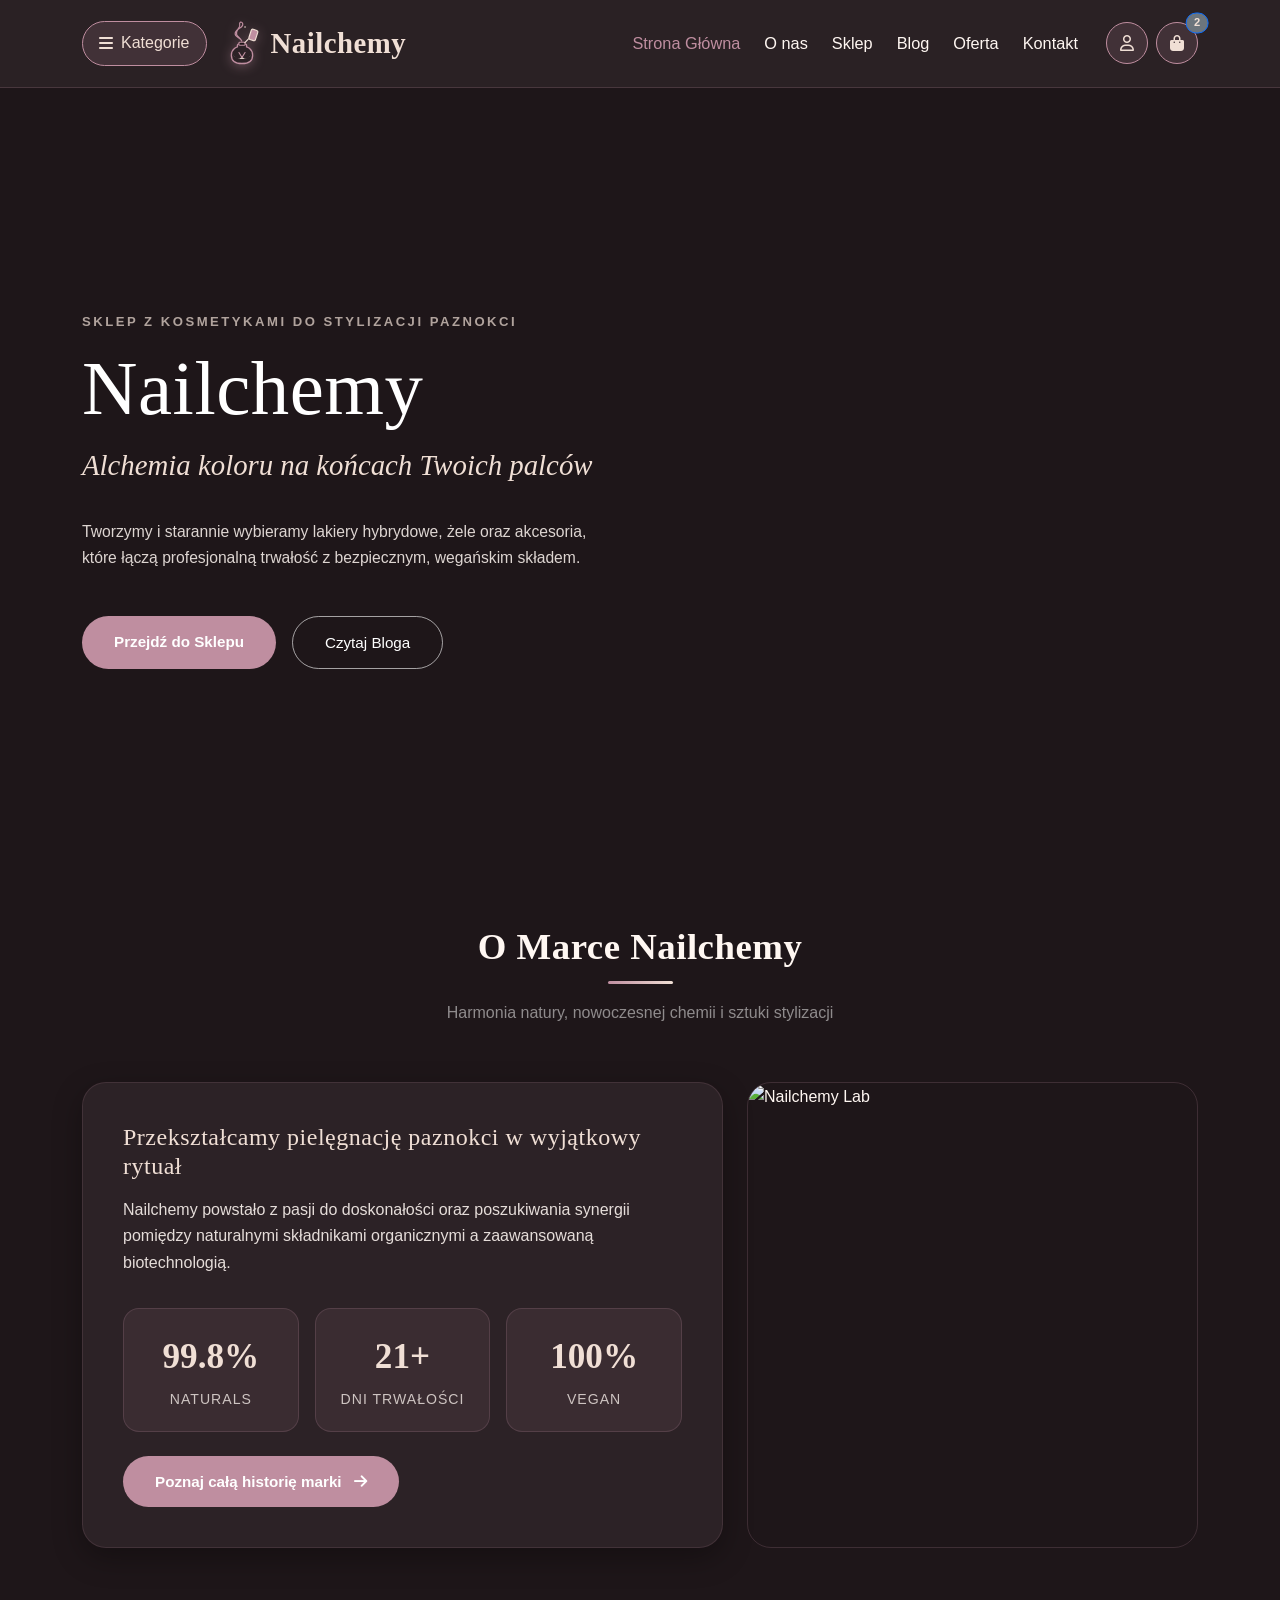
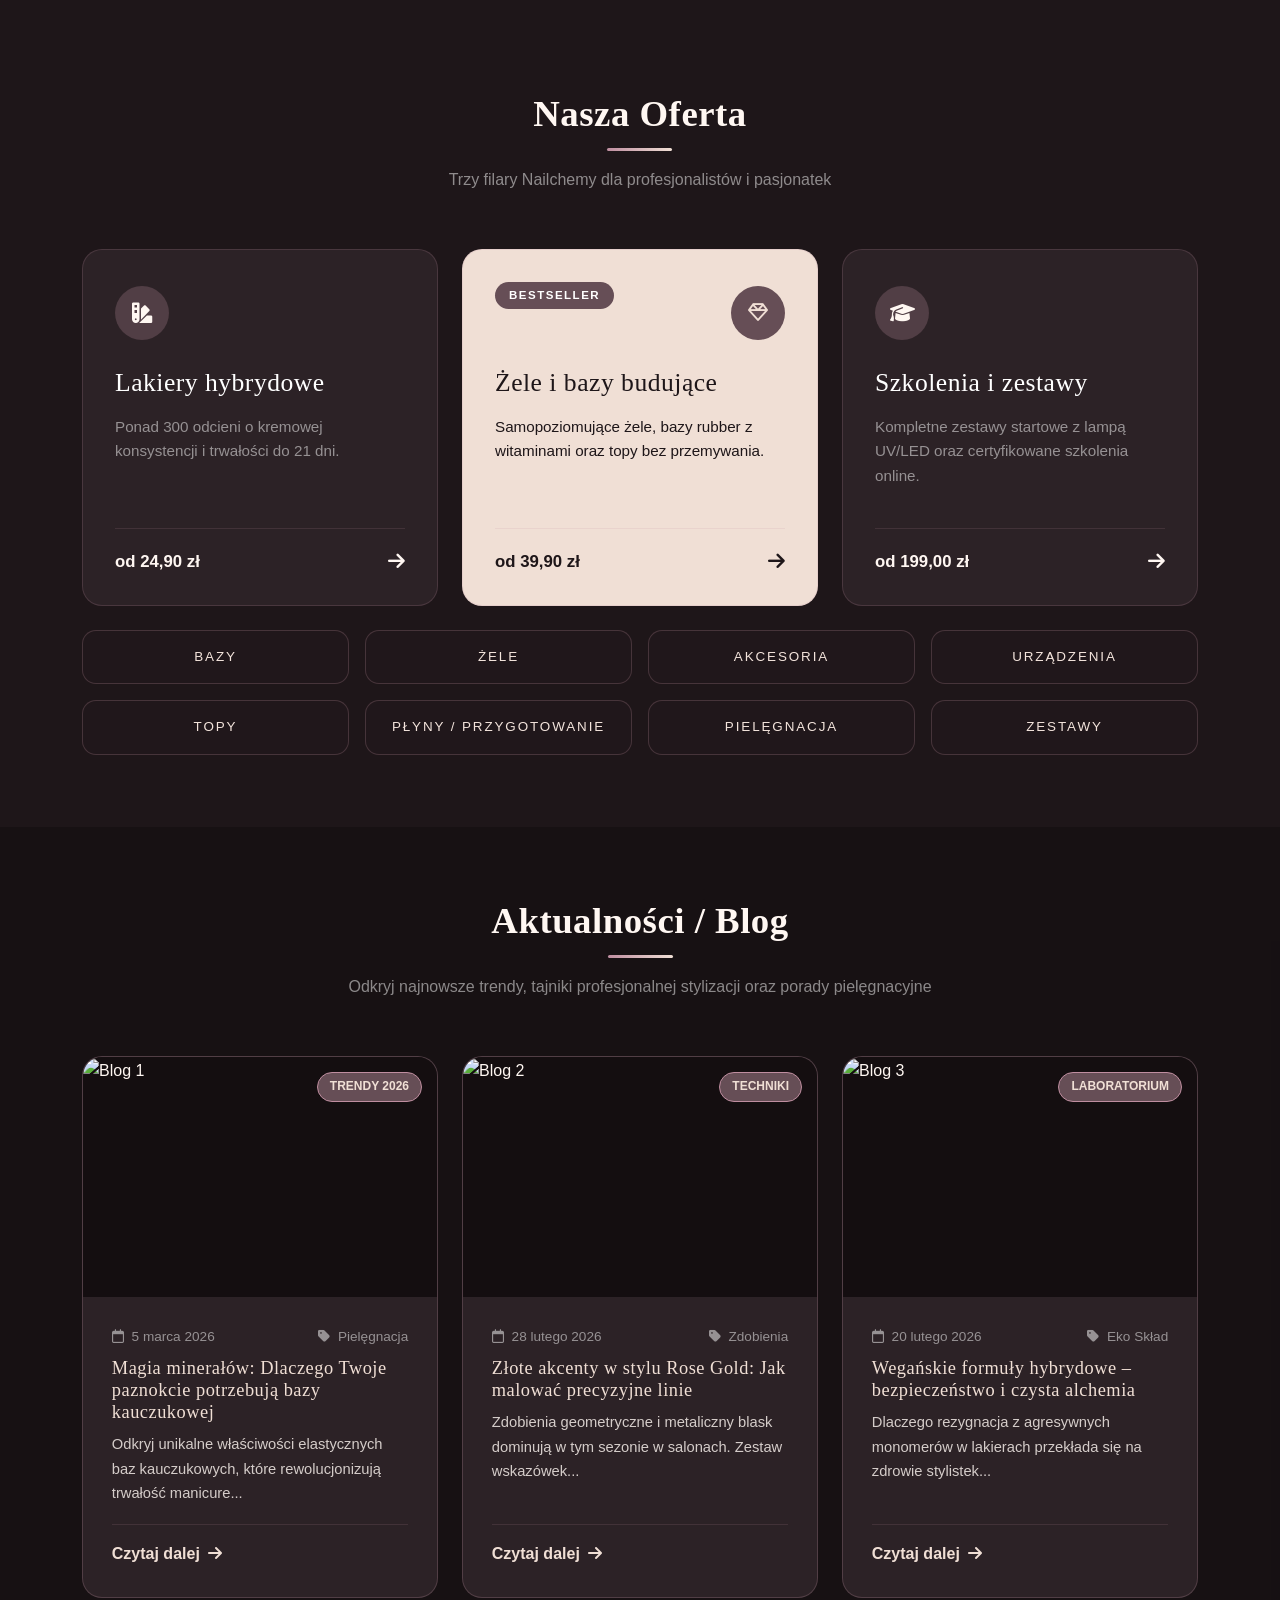
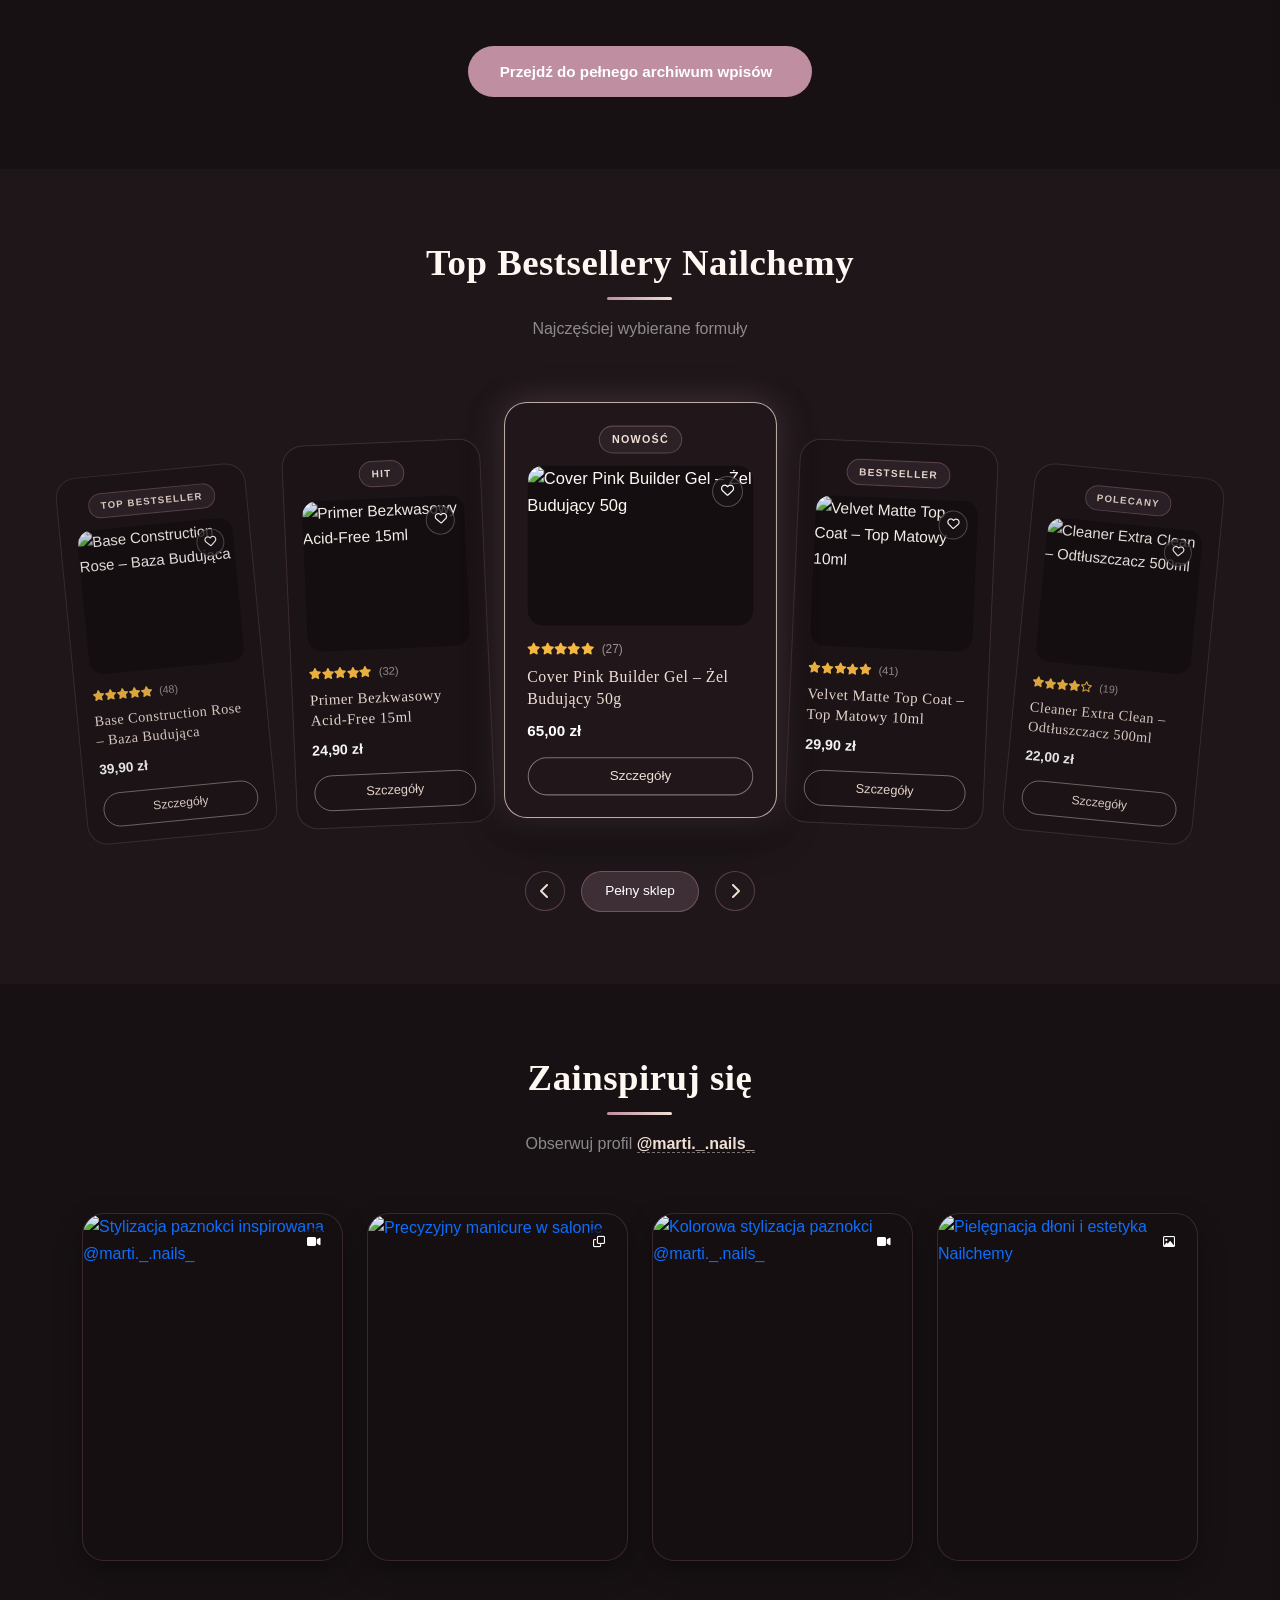
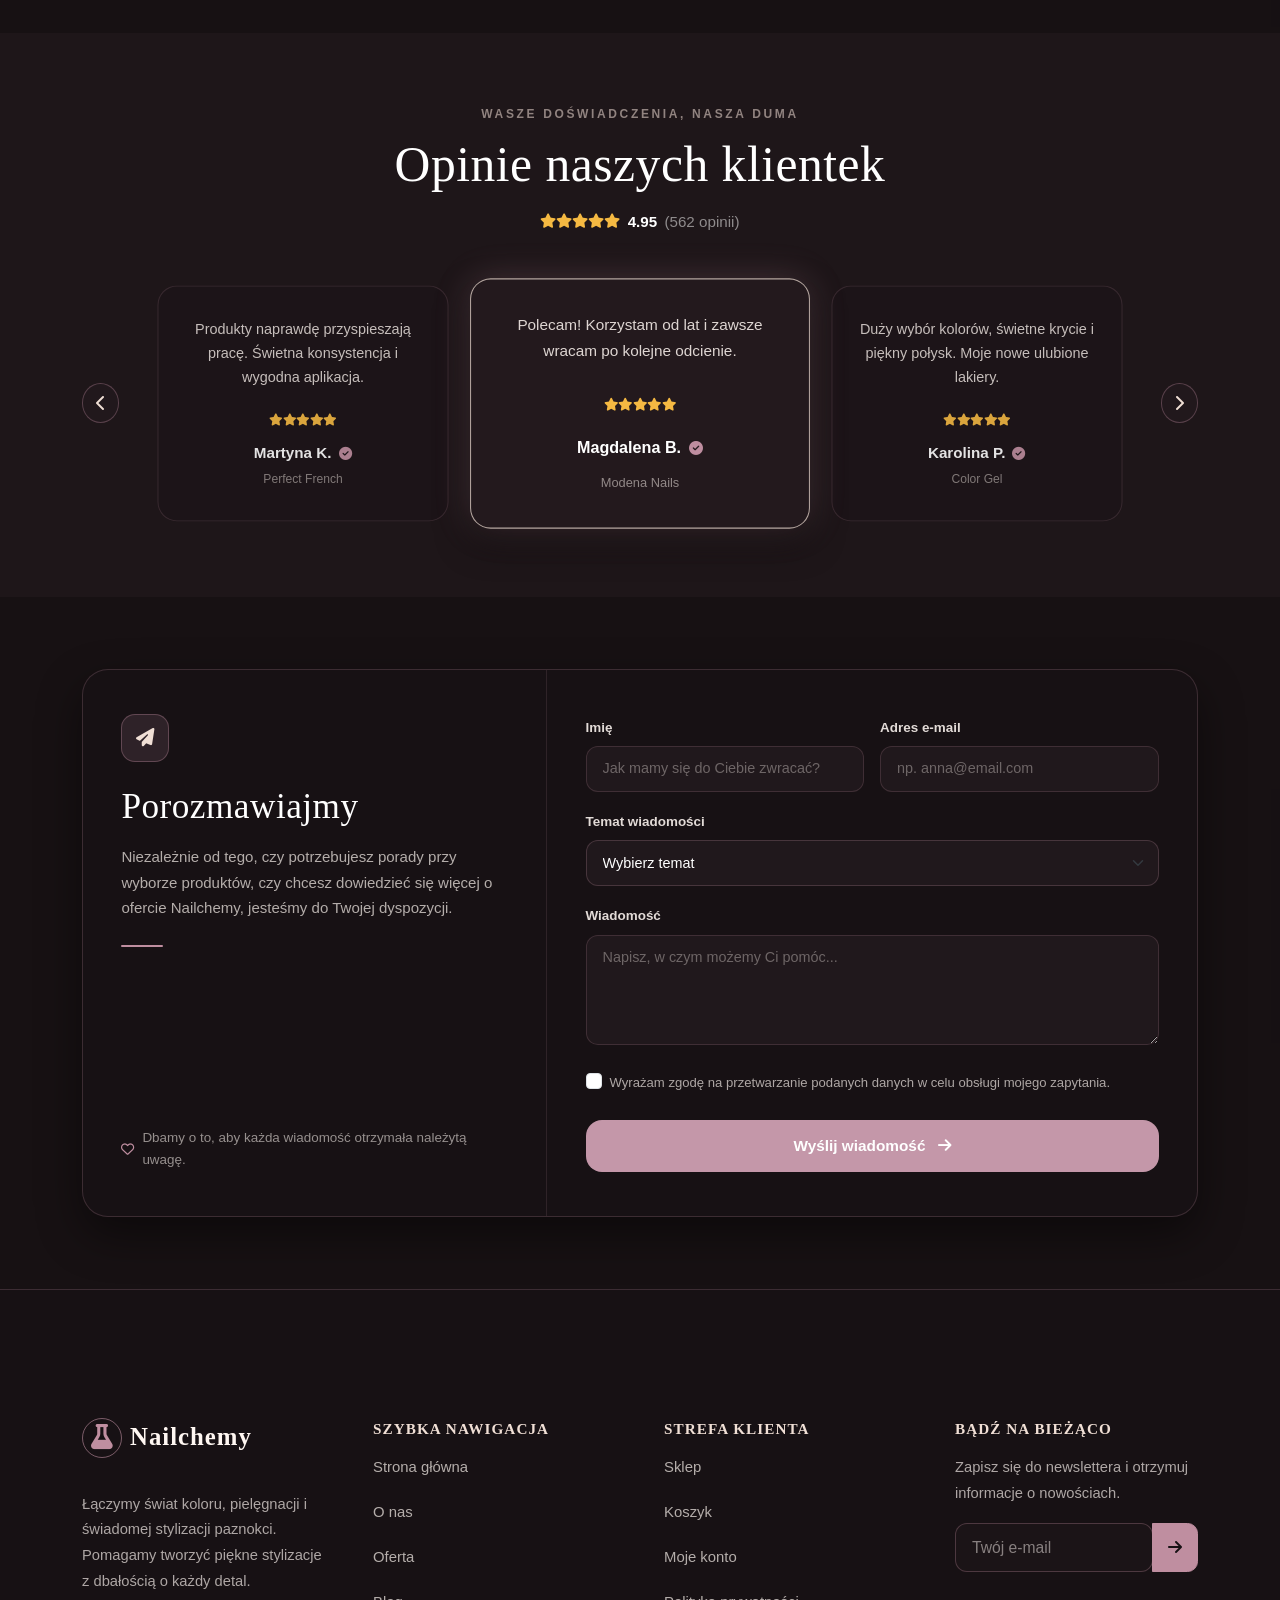
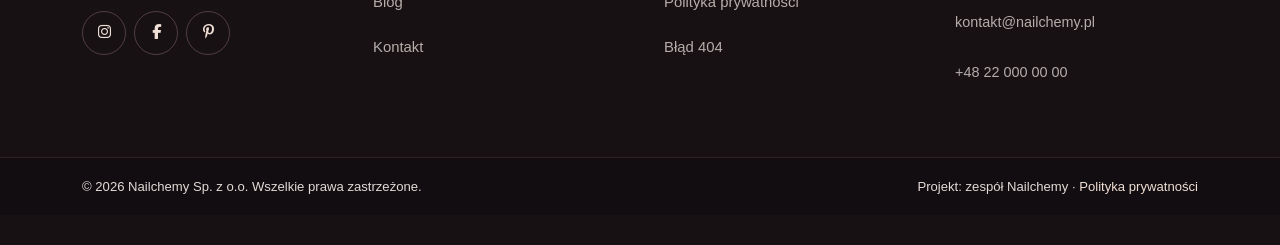
==== commit 28eb6e1f: "Add files via upload" ====
--- a/index.html
+++ b/index.html
@@ -3,473 +3,481 @@
 <head>
     <meta charset="UTF-8">
     <meta name="viewport" content="width=device-width, initial-scale=1.0">
-    <title>Nailchemy — Alchemia koloru na końcach Twoich palców</title>
+    <title>Nailchemy – Alchemia Pielęgnacji Paznokci</title>
+    <meta name="description" content="Poznaj Nailchemy: lakiery hybrydowe, żele i akcesoria do stylizacji paznokci. Odkryj naszą ofertę i inspiracje.">
+
+    <!-- Bootstrap 5 CSS -->
     <link href="https://cdn.jsdelivr.net/npm/bootstrap@5.3.2/dist/css/bootstrap.min.css" rel="stylesheet">
+    <!-- FontAwesome -->
     <link rel="stylesheet" href="https://cdnjs.cloudflare.com/ajax/libs/font-awesome/6.4.2/css/all.min.css">
-    <link rel="stylesheet" href="style.css">
+    <!-- Google Fonts -->
+    <link rel="preconnect" href="https://fonts.googleapis.com">
+    <link rel="preconnect" href="https://fonts.gstatic.com" crossorigin>
+    <!-- Style całej strony (jeden wspólny plik) -->
+    <link rel="stylesheet" href="css/style.css">
+
+    <meta property="og:type" content="website">
+    <meta property="og:title" content="Nailchemy – Alchemia Pielęgnacji Paznokci">
+    <meta property="og:description" content="Poznaj Nailchemy: lakiery hybrydowe, żele i akcesoria do stylizacji paznokci. Odkryj naszą ofertę i inspiracje.">
+    <meta property="og:image" content="https://images.unsplash.com/photo-1632345031435-8727f6897d53?auto=format&amp;fit=crop&amp;w=1200&amp;q=80">
+<script type="application/ld+json">{"@context": "https://schema.org", "@type": "WebPage", "name": "Nailchemy – Alchemia Pielęgnacji Paznokci", "description": "Poznaj Nailchemy: lakiery hybrydowe, żele i akcesoria do stylizacji paznokci. Odkryj naszą ofertę i inspiracje.", "publisher": {"@type": "Organization", "name": "Nailchemy Sp. z o.o."}}</script>
 </head>
-<body>
-    <div id="navbar-placeholder"></div>
-
-<!-- OFFCANVAS KOSZYK -->
-<div class="offcanvas offcanvas-end offcanvas-custom" tabindex="-1" id="cartDrawer">
-    <div class="offcanvas-header">
-        <h5 class="offcanvas-title"><i class="fa-solid fa-bag-shopping text-primary-brand"></i> Twój Koszyk</h5>
-        <button type="button" class="btn-close btn-close-white" data-bs-dismiss="offcanvas"></button>
-    </div>
-    <div class="offcanvas-body d-flex flex-column p-0">
-        <div class="p-3 flex-grow-1 overflow-y-auto" id="cartDrawerItemsList"></div>
-        <div class="cart-drawer-footer">
-            <div class="d-flex justify-content-between align-items-center mb-3">
-                <span class="text-white-50">Suma:</span>
-                <span class="h5 mb-0 text-accent fw-bold" id="cartDrawerSubtotal">64,80 PLN</span>
-            </div>
-            <a href="koszyk.html" class="btn btn-hero-solid w-100 py-2 text-decoration-none text-center">Przejdź do pełnego koszyka</a>
-        </div>
-    </div>
-</div>
-
+<body data-page="home">
+
+    <!-- NAVBAR + panele Kategorie / Koszyk (wstawiane przez js/navbar.js) -->
+    <script src="js/navbar.js"></script>
+
+    <!-- ===== TREŚĆ STRONY ===== -->
+        
+        <!-- Hero -->
+        <section id="hero">
+            <div class="container">
+                <div class="row">
+                    <div class="col-lg-7 col-xl-6">
+                        <div class="hero-top-tag">SKLEP Z KOSMETYKAMI DO STYLIZACJI PAZNOKCI</div>
+                        <h1 class="hero-title">Nailchemy</h1>
+                        <div class="hero-subtitle-italic">Alchemia koloru na końcach Twoich palców</div>
+                        <p class="hero-description">
+                            Tworzymy i starannie wybieramy lakiery hybrydowe, żele oraz akcesoria, które łączą profesjonalną trwałość z bezpiecznym, wegańskim składem.
+                        </p>
+                        <div class="d-flex flex-wrap gap-3 pt-1">
+                            <a class="btn-hero-solid" href="sklep.html">Przejdź do Sklepu</a>
+                            <a class="btn-hero-outline" href="blog.html">Czytaj Bloga</a>
+                        </div>
+                    </div>
+                </div>
+            </div>
+        </section>
     
+        <!-- O nas -->
+        <section id="o-nas" class="py-5">
+            <div class="container py-4">
+                <div class="section-title-wrapper">
+                    <h2>O Marce Nailchemy</h2>
+                    <p class="text-white-50 mt-2">Harmonia natury, nowoczesnej chemii i sztuki stylizacji</p>
+                </div>
+                <div class="row gy-4 align-items-stretch">
+                    <div class="col-lg-7">
+                        <div class="about-content">
+                            <h3 class="h4 text-accent mb-3">Przekształcamy pielęgnację paznokci w wyjątkowy rytuał</h3>
+                            <p>
+                                Nailchemy powstało z pasji do doskonałości oraz poszukiwania synergii pomiędzy naturalnymi składnikami organicznymi a zaawansowaną biotechnologią.
+                            </p>
+                            <div class="row g-3 mt-3">
+                                <div class="col-4"><div class="about-stat-box"><div class="about-stat-number">99.8%</div><div class="about-stat-label">Naturals</div></div></div>
+                                <div class="col-4"><div class="about-stat-box"><div class="about-stat-number">21+</div><div class="about-stat-label">Dni Trwałości</div></div></div>
+                                <div class="col-4"><div class="about-stat-box"><div class="about-stat-number">100%</div><div class="about-stat-label">Vegan</div></div></div>
+                            </div>
+                            <div class="mt-4"><a href="o-nas.html" class="btn-hero-solid">Poznaj całą historię marki <i class="fa-solid fa-arrow-right ms-2"></i></a></div>
+                        </div>
+                    </div>
+                    <div class="col-lg-5">
+                        <div class="about-img-container">
+                            <img src="https://images.unsplash.com/photo-1632345031435-8727f6897d53?auto=format&fit=crop&w=800&q=80" alt="Nailchemy Lab">
+                        </div>
+                    </div>
+                </div>
+            </div>
+        </section>
     
-    <section id="hero">
-        <div class="container">
-            <div class="row">
-                <div class="col-lg-7 col-xl-6">
-                    <div class="hero-top-tag">SKLEP Z KOSMETYKAMI DO STYLIZACJI PAZNOKCI</div>
-                    <h1 class="hero-title">Nailchemy</h1>
-                    <div class="hero-subtitle-italic">Alchemia koloru na końcach Twoich palców</div>
-                    <p class="hero-description">Tworzymy i starannie wybieramy lakiery hybrydowe, żele oraz akcesoria, łącząc trwałość z wegańskim składem.</p>
-                    <div class="d-flex flex-wrap gap-3">
-                        <a href="sklep.html" class="btn-hero-solid">Przejdź do Sklepu <i class="fa-solid fa-arrow-right"></i></a>
-                        <a href="blog.html" class="btn-hero-outline">Czytaj Bloga</a>
-                    </div>
-                </div>
-            </div>
-        </div>
-    </section>
-
-    <!-- Oferta -->
-    <section id="oferta-section" class="py-5" style="background-color: rgba(44, 34, 38, 0.25);">
-        <div class="container pt-4 pb-3">
-            <div class="section-title-wrapper">
-                <h2>Nasza Oferta</h2>
-                <p class="text-white-50 mt-2">Trzy filary Nailchemy dla profesjonalistów i pasjonatek</p>
-            </div>
-            <div class="row g-4 align-items-center justify-content-center">
-                <div class="col-lg-4 col-md-6">
-                    <a href="sklep.html" class="offer-card text-decoration-none">
-                        <div class="offer-icon-circle"><i class="fa-solid fa-swatchbook"></i></div>
-                        <h3 class="offer-title">Lakiery hybrydowe</h3>
-                        <p class="offer-desc text-white-50">Ponad 300 odcieni o kremowej konsystencji i trwałości do 21 dni.</p>
-                        <div class="offer-footer"><span class="offer-price">od 24,90 zł</span><i class="fa-solid fa-arrow-right offer-arrow"></i></div>
-                    </a>
-                </div>
-                <div class="col-lg-4 col-md-6">
-                    <a href="sklep.html" class="offer-card offer-card-featured p-4 py-5 text-decoration-none">
-                        <div class="d-flex align-items-center justify-content-between mb-3">
+        <!-- Nasza Oferta (Zdjęcie nr 1) -->
+        <section id="oferta" class="py-5">
+            <div class="container py-4">
+                <div class="section-title-wrapper">
+                    <h2>Nasza Oferta</h2>
+                    <p class="text-white-50 mt-2">Trzy filary Nailchemy dla profesjonalistów i pasjonatek</p>
+                </div>
+                <div class="row g-4 align-items-stretch">
+                    <div class="col-lg-4 col-md-6">
+                        <a href="sklep.html?category=lakiery" class="offer-card text-decoration-none">
+                            <div class="offer-icon-circle"><i class="fa-solid fa-swatchbook"></i></div>
+                            <h3 class="offer-title text-white">Lakiery hybrydowe</h3>
+                            <p class="offer-desc text-white-50">Ponad 300 odcieni o kremowej konsystencji i trwałości do 21 dni.</p>
+                            <div class="offer-footer"><span class="offer-price">od 24,90 zł</span><i class="fa-solid fa-arrow-right offer-arrow"></i></div>
+                        </a>
+                    </div>
+                    <div class="col-lg-4 col-md-6">
+                        <a href="sklep.html?category=bazy" class="offer-card offer-card-featured text-decoration-none">
                             <span class="offer-bestseller-badge">BESTSELLER</span>
-                            <div class="offer-icon-circle mb-0" style="background: var(--secondary-color); color: var(--accent-color);"><i class="fa-solid fa-gem"></i></div>
-                        </div>
-                        <h3 class="offer-title">Żele i bazy budujące</h3>
-                        <p class="offer-desc">Samopoziomujące żele, bazy rubber z witaminami oraz topy bez przemywania.</p>
-                        <div class="offer-footer"><span class="offer-price">od 39,90 zł</span><i class="fa-solid fa-arrow-right offer-arrow"></i></div>
-                    </a>
-                </div>
-                <div class="col-lg-4 col-md-12">
-                    <a href="sklep.html" class="offer-card text-decoration-none">
-                        <div class="offer-icon-circle"><i class="fa-solid fa-graduation-cap"></i></div>
-                        <h3 class="offer-title">Szkolenia i zestawy</h3>
-                        <p class="offer-desc text-white-50">Kompletne zestawy startowe z lampą UV/LED oraz certyfikowane szkolenia online.</p>
-                        <div class="offer-footer"><span class="offer-price">od 199,00 zł</span><i class="fa-solid fa-arrow-right offer-arrow"></i></div>
-                    </a>
-                </div>
-            </div>
-        </div>
-    </section>
-
-    <!-- Category Grid -->
-    <section class="category-grid-container">
-        <div class="container">
-            <div class="row g-3 mb-3">
-                <div class="col-md-3 col-6"><a href="sklep.html" class="cat-grid-btn">BAZY</a></div>
-                <div class="col-md-3 col-6"><a href="sklep.html" class="cat-grid-btn">ŻELE</a></div>
-                <div class="col-md-3 col-6"><a href="sklep.html" class="cat-grid-btn">AKCESORIA</a></div>
-                <div class="col-md-3 col-6"><a href="sklep.html" class="cat-grid-btn">URZĄDZENIA</a></div>
-            </div>
-            <div class="row g-3">
-                <div class="col-md-3 col-6"><a href="sklep.html" class="cat-grid-btn">TOPY</a></div>
-                <div class="col-md-3 col-6"><a href="sklep.html" class="cat-grid-btn">PŁYNY / PRZYGOTOWANIE</a></div>
-                <div class="col-md-3 col-6"><a href="sklep.html" class="cat-grid-btn">PIELĘGNACJA</a></div>
-                <div class="col-md-3 col-6"><a href="sklep.html" class="cat-grid-btn">ZESTAWY</a></div>
-            </div>
-        </div>
-    </section>
-
-    <!-- 3D Bestsellers Carousel -->
-    <section id="bestseller-section" class="bestseller-carousel-section">
-        <div class="container">
-            <div class="section-title-wrapper mb-3">
-                <h2>Top Bestsellery Nailchemy</h2>
-                <p class="text-white-50 mt-2">Najczęściej wybierane formuły</p>
-            </div>
-            <div class="curved-carousel-viewport">
-                <div class="curved-carousel-track" id="curvedCarouselTrack"></div>
-            </div>
-            <div class="carousel-nav-footer text-center mt-4">
-                <div class="d-inline-flex align-items-center gap-3">
-                    <button class="carousel-nav-btn" onclick="moveCurvedCarousel(-1)"><i class="fa-solid fa-chevron-left"></i></button>
-                    <div class="carousel-indicators-pill px-4 py-2" id="curvedActiveBadge" style="background: var(--secondary-color); border:1px solid var(--primary-color); color:var(--accent-color); border-radius:50px;">Top Bestseller</div>
-                    <button class="carousel-nav-btn" onclick="moveCurvedCarousel(1)"><i class="fa-solid fa-chevron-right"></i></button>
-                </div>
-            </div>
-        </div>
-    </section>
-
-    <!-- Zainspiruj się! -->
-    <section class="inspiration-section">
-        <div class="container">
-            <div class="section-title-wrapper">
-                <h2>Zainspiruj się!</h2>
-                <p class="text-white-50 mt-2">Odkryj najnowsze stylizacje (najedź na plus, aby zobaczyć produkt)</p>
-            </div>
-            <div class="row g-4">
-                <div class="col-lg-4 col-md-6">
-                    <a href="single.html" class="inspire-card">
-                        <div class="inspire-hotspot-wrapper" onclick="event.preventDefault(); window.location.href='produkt.html';">
-                            <div class="inspire-hotspot"><i class="fa-solid fa-plus"></i></div>
-                            <div class="hotspot-preview-tooltip">
-                                <img src="https://images.unsplash.com/photo-1608248597309-a74f4c2c5251?auto=format&fit=crop&w=300&q=80" alt="Produkt">
-                                <div class="title">Base Construction Rose</div>
-                                <div class="price">39,90 zł</div>
-                            </div>
-                        </div>
-                        <img src="https://images.unsplash.com/photo-1604654894610-df63bc536371?auto=format&fit=crop&w=600&q=80" alt="Inspiracja">
-                        <div class="inspire-overlay">
-                            <span class="badge bg-secondary text-accent border border-primary mb-1" style="font-size: 0.68rem;">Soft Nude</span>
-                            <h4 class="h5 text-accent mb-1">Aksamitna głębia bazy Rose</h4>
-                        </div>
-                    </a>
-                </div>
-                <div class="col-lg-4 col-md-6">
-                    <a href="single.html" class="inspire-card">
-                        <div class="inspire-hotspot-wrapper" onclick="event.preventDefault(); window.location.href='produkt.html';">
-                            <div class="inspire-hotspot"><i class="fa-solid fa-plus"></i></div>
-                            <div class="hotspot-preview-tooltip">
-                                <img src="https://images.unsplash.com/photo-1632345031435-8727f6897d53?auto=format&fit=crop&w=300&q=80" alt="Produkt">
-                                <div class="title">Velvet Matte Top Coat</div>
-                                <div class="price">29,90 zł</div>
-                            </div>
-                        </div>
-                        <img src="https://images.unsplash.com/photo-1632345031435-8727f6897d53?auto=format&fit=crop&w=600&q=80" alt="Inspiracja">
-                        <div class="inspire-overlay">
-                            <span class="badge bg-secondary text-accent border border-primary mb-1" style="font-size: 0.68rem;">Velvet Nails</span>
-                            <h4 class="h5 text-accent mb-1">Magnetyczny efekt Velvet</h4>
-                        </div>
-                    </a>
-                </div>
-                <div class="col-lg-4 col-md-12">
-                    <a href="single.html" class="inspire-card">
-                        <div class="inspire-hotspot-wrapper" onclick="event.preventDefault(); window.location.href='produkt.html';">
-                            <div class="inspire-hotspot"><i class="fa-solid fa-plus"></i></div>
-                            <div class="hotspot-preview-tooltip">
-                                <img src="https://images.unsplash.com/photo-1519014816548-bf5fe059798b?auto=format&fit=crop&w=300&q=80" alt="Produkt">
-                                <div class="title">Primer Bezkwasowy</div>
-                                <div class="price">24,90 zł</div>
-                            </div>
-                        </div>
-                        <img src="https://images.unsplash.com/photo-1519014816548-bf5fe059798b?auto=format&fit=crop&w=600&q=80" alt="Inspiracja">
-                        <div class="inspire-overlay">
-                            <span class="badge bg-secondary text-accent border border-primary mb-1" style="font-size: 0.68rem;">Minimalist French</span>
-                            <h4 class="h5 text-accent mb-1">Nowoczesny French Rose Gold</h4>
-                        </div>
-                    </a>
-                </div>
-            </div>
-        </div>
-    </section>
-
-    <!-- Instagram Grid -->
-    <section class="insta-section">
-        <div class="container">
-            <div class="section-title-wrapper mb-4">
-                <h2>Możesz nas znaleźć</h2>
-                <p class="text-white-50 mt-1">Obserwuj profil <strong class="text-accent">@marti._.nails_</strong></p>
-            </div>
-            <div class="row g-3">
-                <div class="col-md-3 col-6">
-                    <a href="https://instagram.com" target="_blank" class="insta-card">
-                        <div class="insta-type-icon"><i class="fa-solid fa-video"></i></div>
-                        <img src="https://images.unsplash.com/photo-1604654894610-df63bc536371?auto=format&fit=crop&w=500&q=80" alt="Insta">
-                        <div class="insta-card-overlay">
-                            <div class="d-flex gap-3 fs-5 fw-bold"><span><i class="fa-solid fa-heart me-1 text-danger"></i> 1.4k</span></div>
-                            <span class="small text-accent">@marti._.nails_</span>
-                        </div>
-                    </a>
-                </div>
-                <div class="col-md-3 col-6">
-                    <a href="https://instagram.com" target="_blank" class="insta-card">
-                        <div class="insta-type-icon"><i class="fa-solid fa-clone"></i></div>
-                        <img src="https://images.unsplash.com/photo-1632345031435-8727f6897d53?auto=format&fit=crop&w=500&q=80" alt="Insta">
-                        <div class="insta-card-overlay">
-                            <div class="d-flex gap-3 fs-5 fw-bold"><span><i class="fa-solid fa-heart me-1 text-danger"></i> 2.1k</span></div>
-                            <span class="small text-accent">@marti._.nails_</span>
-                        </div>
-                    </a>
-                </div>
-                <div class="col-md-3 col-6">
-                    <a href="https://instagram.com" target="_blank" class="insta-card">
-                        <div class="insta-type-icon"><i class="fa-solid fa-video"></i></div>
-                        <img src="https://images.unsplash.com/photo-1519014816548-bf5fe059798b?auto=format&fit=crop&w=500&q=80" alt="Insta">
-                        <div class="insta-card-overlay">
-                            <div class="d-flex gap-3 fs-5 fw-bold"><span><i class="fa-solid fa-heart me-1 text-danger"></i> 980</span></div>
-                            <span class="small text-accent">@marti._.nails_</span>
-                        </div>
-                    </a>
-                </div>
-                <div class="col-md-3 col-6">
-                    <a href="https://instagram.com" target="_blank" class="insta-card">
-                        <div class="insta-type-icon"><i class="fa-solid fa-image"></i></div>
-                        <img src="https://images.unsplash.com/photo-1522337360788-8b13dee7a37e?auto=format&fit=crop&w=500&q=80" alt="Insta">
-                        <div class="insta-card-overlay">
-                            <div class="d-flex gap-3 fs-5 fw-bold"><span><i class="fa-solid fa-heart me-1 text-danger"></i> 3.4k</span></div>
-                            <span class="small text-accent">@marti._.nails_</span>
-                        </div>
-                    </a>
-                </div>
-            </div>
-        </div>
-    </section>
-
-    <!-- O Marce -->
-    <section id="o-marce-section" class="py-5" style="border-top: 1px solid rgba(191, 142, 160, 0.18);">
-        <div class="container py-4">
-            <div class="section-title-wrapper">
-                <h2>O Marce Nailchemy</h2>
-                <p class="text-white-50 mt-2">Harmonia natury, nowoczesnej chemii i sztuki stylizacji</p>
-            </div>
-            <div class="row gy-4 align-items-stretch">
-                <div class="col-lg-7">
-                    <div style="background: var(--bg-card); border: 1px solid rgba(191, 142, 160, 0.22); border-radius: 22px; padding: 2.5rem; height: 100%; display: flex; flex-direction: column; justify-content: center;">
-                        <h3 class="h4 text-accent mb-3">Przekształcamy pielęgnację paznokci w wyjątkowy rytuał</h3>
-                        <p class="text-white-50 mb-4">Nailchemy powstało z pasji do doskonałości oraz poszukiwania synergii pomiędzy naturalnymi składnikami a biotechnologią.</p>
-                        <div class="row g-3">
-                            <div class="col-4"><div style="background: rgba(102, 78, 86, 0.35); border: 1px solid rgba(191, 142, 160, 0.25); border-radius: 16px; padding: 1.2rem; text-align: center;"><div style="font-family: var(--font-heading); font-size: 2.2rem; font-weight: 700; color: var(--accent-color);">99.8%</div><div style="font-size: 0.85rem; color: rgba(255, 247, 242, 0.78); text-transform: uppercase;">Naturals</div></div></div>
-                            <div class="col-4"><div style="background: rgba(102, 78, 86, 0.35); border: 1px solid rgba(191, 142, 160, 0.25); border-radius: 16px; padding: 1.2rem; text-align: center;"><div style="font-family: var(--font-heading); font-size: 2.2rem; font-weight: 700; color: var(--accent-color);">21+</div><div style="font-size: 0.85rem; color: rgba(255, 247, 242, 0.78); text-transform: uppercase;">Dni Trwałości</div></div></div>
-                            <div class="col-4"><div style="background: rgba(102, 78, 86, 0.35); border: 1px solid rgba(191, 142, 160, 0.25); border-radius: 16px; padding: 1.2rem; text-align: center;"><div style="font-family: var(--font-heading); font-size: 2.2rem; font-weight: 700; color: var(--accent-color);">100%</div><div style="font-size: 0.85rem; color: rgba(255, 247, 242, 0.78); text-transform: uppercase;">Vegan</div></div></div>
-                        </div>
-                    </div>
-                </div>
-                <div class="col-lg-5">
-                    <div style="border-radius: 22px; overflow: hidden; height: 100%; min-height: 400px; border: 1px solid rgba(191, 142, 160, 0.22);"><img src="https://images.unsplash.com/photo-1632345031435-8727f6897d53?auto=format&fit=crop&w=800&q=80" alt="Zabieg" style="width: 100%; height: 100%; object-fit: cover;"></div>
-                </div>
-            </div>
-        </div>
-    </section>
-
-    <!-- Reviews Carousel -->
-    <section class="py-5" style="background: linear-gradient(180deg, rgba(44, 34, 38, 0.4) 0%, var(--bg-dark) 100%); border-top: 1px solid rgba(191, 142, 160, 0.18);">
-        <div class="container py-4">
-            <div class="text-center mb-4">
-                <div class="hero-top-tag mb-2">WASZE DOŚWIADCZENIA, NASZA DUMA</div>
-                <h2 class="display-6 mb-3" style="font-family: var(--font-heading);">Opinie naszych klientek</h2>
-                <div class="d-flex align-items-center justify-content-center gap-2">
-                    <div class="text-warning fs-5"><i class="fa-solid fa-star"></i><i class="fa-solid fa-star"></i><i class="fa-solid fa-star"></i><i class="fa-solid fa-star"></i><i class="fa-solid fa-star"></i></div>
-                    <span class="fw-bold text-accent">4.95</span>
-                    <span class="text-white-50">(562 opinii)</span>
-                </div>
-            </div>
-            <div class="reviews-viewport">
-                <button class="review-nav-arrow review-nav-prev" onclick="moveReviewsCarousel(-1)"><i class="fa-solid fa-chevron-left"></i></button>
-                <button class="review-nav-arrow review-nav-next" onclick="moveReviewsCarousel(1)"><i class="fa-solid fa-chevron-right"></i></button>
-                <div class="reviews-track" id="reviewsCarouselTrack"></div>
-            </div>
-        </div>
-    </section>
-
-    <!-- Newsletter -->
-    <section class="py-5" style="background: var(--bg-card); border-top: 1px solid rgba(191, 142, 160, 0.18);">
-        <div class="container py-3 text-center">
-            <div class="hero-top-tag mb-2">DOŁĄCZ DO KLUBOWICZEK</div>
-            <h3 class="h3 mb-3 text-accent" style="font-family: var(--font-heading);">Zapisz się do newslettera Nailchemy</h3>
-            <p class="text-white-50 mb-4">Otrzymaj 15% zniżki na pierwsze zakupy oraz ekskluzywne kody rabatowe.</p>
-            <form onsubmit="event.preventDefault(); showToast('Zapisano do newslettera!');" class="d-flex flex-sm-row flex-column gap-2 justify-content-center">
-                <input type="email" class="form-control" required placeholder="Twój adres e-mail..." style="max-width: 340px;">
-                <button type="submit" class="btn-hero-solid px-4 py-2">Zapisz się</button>
-            </form>
-        </div>
-    </section>
-
-    <!-- Kontakt -->
-    <section id="kontakt-section" class="py-5" style="background: var(--bg-dark); border-top: 1px solid rgba(191, 142, 160, 0.18);">
-        <div class="container py-4">
-            <div class="text-center mb-5">
-                <div class="hero-top-tag mb-2">JESTEŚMY TUTAJ, ABY POMÓC</div>
-                <h2 class="display-6 mb-3" style="font-family: var(--font-heading); color: var(--text-color);">Skontaktuj się z nami</h2>
-                <p class="text-white-50 mt-2" style="max-width: 600px; margin: 0 auto;">Masz pytanie dotyczące produktów, zamówienia lub współpracy? Napisz do nas.</p>
-            </div>
-            <div class="row g-0 align-items-stretch overflow-hidden" style="background: var(--bg-card); border: 1px solid rgba(191, 142, 160, 0.25); border-radius: 24px;">
-                <div class="col-lg-5 p-4 p-md-5 d-flex flex-column justify-content-between" style="background: rgba(30, 22, 25, 0.6);">
-                    <div>
-                        <div class="d-inline-flex align-items-center justify-content-center mb-4" style="width: 50px; height: 50px; border-radius: 14px; background: rgba(191, 142, 160, 0.15); border: 1px solid var(--primary-color); color: var(--accent-color); font-size: 1.2rem;"><i class="fa-solid fa-paper-plane"></i></div>
-                        <h2 class="h3 text-accent mb-3" style="font-family: var(--font-heading);">Porozmawiajmy</h2>
-                        <p class="text-white-50 small mb-4">Niezależnie od tego, czy potrzebujesz porady przy wyborze produktów, jesteśmy do Twojej dyspozycji.</p>
-                    </div>
-                </div>
-                <div class="col-lg-7 p-4 p-md-5">
-                    <form onsubmit="event.preventDefault(); showToast('Wiadomość została wysłana pomyślnie!');">
-                        <div class="row g-3 mb-3">
-                            <div class="col-md-6">
-                                <label class="form-label small text-white-50 fw-semibold">Imię</label>
-                                <input type="text" class="form-control" required placeholder="Jak mamy się do Ciebie zwracać?">
-                            </div>
-                            <div class="col-md-6">
-                                <label class="form-label small text-white-50 fw-semibold">Adres e-mail</label>
-                                <input type="email" class="form-control" required placeholder="np. anna@email.com">
-                            </div>
-                        </div>
-                        <div class="mb-3">
-                            <label class="form-label small text-white-50 fw-semibold">Temat wiadomości</label>
-                            <select class="form-select" required>
-                                <option value="" selected disabled>Wybierz temat</option>
-                                <option value="produkty">Zapytanie o produkty</option>
-                                <option value="zamowienie">Status zamówienia / Dostawa</option>
-                            </select>
-                        </div>
-                        <div class="mb-4">
-                            <label class="form-label small text-white-50 fw-semibold">Wiadomość</label>
-                            <textarea class="form-control" rows="4" required placeholder="Napisz, w czym możemy Ci pomóc..."></textarea>
-                        </div>
-                        <button type="submit" class="btn-hero-solid w-100 py-3 justify-content-center">Wyślij wiadomość</button>
-                    </form>
-                </div>
-            </div>
-        </div>
-    </section>
-
-
-    <div id="footer-placeholder"></div>
-
-<div id="toastContainer" class="position-fixed bottom-0 end-0 p-4 d-flex flex-column gap-2" style="z-index: 1090; pointer-events: none;"></div>
-
+                            <div class="offer-icon-circle ms-auto"><i class="fa-regular fa-gem"></i></div>
+                            <h3 class="offer-title text-dark">Żele i bazy budujące</h3>
+                            <p class="offer-desc text-dark">Samopoziomujące żele, bazy rubber z witaminami oraz topy bez przemywania.</p>
+                            <div class="offer-footer"><span class="offer-price">od 39,90 zł</span><i class="fa-solid fa-arrow-right offer-arrow"></i></div>
+                        </a>
+                    </div>
+                    <div class="col-lg-4 col-md-12">
+                        <a href="sklep.html?category=narzedzia" class="offer-card text-decoration-none">
+                            <div class="offer-icon-circle"><i class="fa-solid fa-graduation-cap"></i></div>
+                            <h3 class="offer-title text-white">Szkolenia i zestawy</h3>
+                            <p class="offer-desc text-white-50">Kompletne zestawy startowe z lampą UV/LED oraz certyfikowane szkolenia online.</p>
+                            <div class="offer-footer"><span class="offer-price">od 199,00 zł</span><i class="fa-solid fa-arrow-right offer-arrow"></i></div>
+                        </a>
+                    </div>
+                </div>
+
+                <!-- Siatka filtrów kategorii pod ofertą -->
+                <div class="offer-filter-grid mt-4">
+                    <a href="sklep.html?category=bazy" class="offer-filter-pill">BAZY</a>
+                    <a href="sklep.html?category=bazy" class="offer-filter-pill">ŻELE</a>
+                    <a href="sklep.html?category=narzedzia" class="offer-filter-pill">AKCESORIA</a>
+                    <a href="sklep.html?category=narzedzia" class="offer-filter-pill">URZĄDZENIA</a>
+                    <a href="sklep.html?category=bazy" class="offer-filter-pill">TOPY</a>
+                    <a href="sklep.html?category=pielegnacja" class="offer-filter-pill">PŁYNY / PRZYGOTOWANIE</a>
+                    <a href="sklep.html?category=pielegnacja" class="offer-filter-pill">PIELĘGNACJA</a>
+                    <a href="sklep.html?category=lakiery" class="offer-filter-pill">ZESTAWY</a>
+                </div>
+            </div>
+        </section>
+        <!-- Nowa Sekcja Blog (<section id="blog">) z 3 kartami zajawkowymi -->
+        <section id="blog" class="py-5 bg-black bg-opacity-25">
+            <div class="container py-4">
+                <div class="section-title-wrapper">
+                    <h2>Aktualności / Blog</h2>
+                    <p class="text-white-50 mt-2">Odkryj najnowsze trendy, tajniki profesjonalnej stylizacji oraz porady pielęgnacyjne</p>
+                </div>
+                <div class="row g-4">
+                    <div class="col-lg-4 col-md-6">
+                        <div class="card-alchemy">
+                            <div class="card-alchemy-img-wrap">
+                                <span class="card-badge">Trendy 2026</span>
+                                <img src="https://images.unsplash.com/photo-1604654894610-df63bc536371?auto=format&fit=crop&w=600&q=80" alt="Blog 1">
+                            </div>
+                            <div class="card-alchemy-body">
+                                <div class="d-flex justify-content-between mb-2 text-white-50" style="font-size: 0.85rem;">
+                                    <span><i class="fa-regular fa-calendar me-1"></i> 5 marca 2026</span>
+                                    <span><i class="fa-solid fa-tag me-1"></i> Pielęgnacja</span>
+                                </div>
+                                <h3 class="card-alchemy-title h5">Magia minerałów: Dlaczego Twoje paznokcie potrzebują bazy kauczukowej</h3>
+                                <p class="card-alchemy-text">Odkryj unikalne właściwości elastycznych baz kauczukowych, które rewolucjonizują trwałość manicure...</p>
+                                <div class="card-alchemy-footer">
+                                    <a class="text-accent fw-bold text-decoration-none cursor-pointer" href="single.html">Czytaj dalej <i class="fa-solid fa-arrow-right ms-1"></i></a>
+                                </div>
+                            </div>
+                        </div>
+                    </div>
+                    <div class="col-lg-4 col-md-6">
+                        <div class="card-alchemy">
+                            <div class="card-alchemy-img-wrap">
+                                <span class="card-badge">Techniki</span>
+                                <img src="https://images.unsplash.com/photo-1632345031435-8727f6897d53?auto=format&fit=crop&w=600&q=80" alt="Blog 2">
+                            </div>
+                            <div class="card-alchemy-body">
+                                <div class="d-flex justify-content-between mb-2 text-white-50" style="font-size: 0.85rem;">
+                                    <span><i class="fa-regular fa-calendar me-1"></i> 28 lutego 2026</span>
+                                    <span><i class="fa-solid fa-tag me-1"></i> Zdobienia</span>
+                                </div>
+                                <h3 class="card-alchemy-title h5">Złote akcenty w stylu Rose Gold: Jak malować precyzyjne linie</h3>
+                                <p class="card-alchemy-text">Zdobienia geometryczne i metaliczny blask dominują w tym sezonie w salonach. Zestaw wskazówek...</p>
+                                <div class="card-alchemy-footer">
+                                    <a class="text-accent fw-bold text-decoration-none cursor-pointer" href="single-2.html">Czytaj dalej <i class="fa-solid fa-arrow-right ms-1"></i></a>
+                                </div>
+                            </div>
+                        </div>
+                    </div>
+                    <div class="col-lg-4 col-md-12">
+                        <div class="card-alchemy">
+                            <div class="card-alchemy-img-wrap">
+                                <span class="card-badge">Laboratorium</span>
+                                <img src="https://images.unsplash.com/photo-1519014816548-bf5fe059798b?auto=format&fit=crop&w=600&q=80" alt="Blog 3">
+                            </div>
+                            <div class="card-alchemy-body">
+                                <div class="d-flex justify-content-between mb-2 text-white-50" style="font-size: 0.85rem;">
+                                    <span><i class="fa-regular fa-calendar me-1"></i> 20 lutego 2026</span>
+                                    <span><i class="fa-solid fa-tag me-1"></i> Eko Skład</span>
+                                </div>
+                                <h3 class="card-alchemy-title h5">Wegańskie formuły hybrydowe – bezpieczeństwo i czysta alchemia</h3>
+                                <p class="card-alchemy-text">Dlaczego rezygnacja z agresywnych monomerów w lakierach przekłada się na zdrowie stylistek...</p>
+                                <div class="card-alchemy-footer">
+                                    <a class="text-accent fw-bold text-decoration-none cursor-pointer" href="single-3.html">Czytaj dalej <i class="fa-solid fa-arrow-right ms-1"></i></a>
+                                </div>
+                            </div>
+                        </div>
+                    </div>
+                </div>
+                <div class="text-center mt-5">
+                    <button class="btn-hero-solid" onclick="location.href='blog.html'">Przejdź do pełnego archiwum wpisów<i class="fa-solid fa-books ms-2"></i></button>
+                </div>
+            </div>
+        </section>
+        <!-- Top Bestsellery Nailchemy (Zdjęcie nr 2) -->
+        <section id="bestsellery" class="py-5">
+            <div class="container py-4">
+                <div class="section-title-wrapper">
+                    <h2>Top Bestsellery Nailchemy</h2>
+                    <p class="text-white-50 mt-2">Najczęściej wybierane formuły</p>
+                </div>
+
+                <div class="bestseller-showcase-wrap" id="bestsellersCarousel" role="region" aria-roledescription="karuzela" aria-label="Top Bestsellery Nailchemy">
+                    <div class="bestseller-track" id="bestsellersTrack">
+                        <!-- Karta 1 -->
+                        <article class="bs-slide-card" data-bs-index="0">
+                            <span class="bs-top-badge">TOP BESTSELLER</span>
+                            <div class="bs-img-frame">
+                                <img src="https://images.unsplash.com/photo-1608248597309-a74f4c2c5251?auto=format&fit=crop&w=600&q=80" alt="Base Construction Rose – Baza Budująca">
+                                <button type="button" class="bs-fav-btn" aria-label="Dodaj do ulubionych" data-fav-toggle><i class="fa-regular fa-heart"></i></button>
+                            </div>
+                            <div class="bs-stars">
+                                <i class="fa-solid fa-star"></i><i class="fa-solid fa-star"></i><i class="fa-solid fa-star"></i><i class="fa-solid fa-star"></i><i class="fa-solid fa-star"></i>
+                                <span>(48)</span>
+                            </div>
+                            <h3 class="bs-card-title">Base Construction Rose – Baza Budująca</h3>
+                            <div class="bs-card-price">39,90 zł</div>
+                            <a href="produkt.html" class="bs-details-btn">Szczegóły</a>
+                        </article>
+
+                        <!-- Karta 2 -->
+                        <article class="bs-slide-card" data-bs-index="1">
+                            <span class="bs-top-badge">HIT</span>
+                            <div class="bs-img-frame">
+                                <img src="https://images.unsplash.com/photo-1519014816548-bf5fe059798b?auto=format&fit=crop&w=600&q=80" alt="Primer Bezkwasowy Acid-Free 15ml">
+                                <button type="button" class="bs-fav-btn" aria-label="Dodaj do ulubionych" data-fav-toggle><i class="fa-regular fa-heart"></i></button>
+                            </div>
+                            <div class="bs-stars">
+                                <i class="fa-solid fa-star"></i><i class="fa-solid fa-star"></i><i class="fa-solid fa-star"></i><i class="fa-solid fa-star"></i><i class="fa-solid fa-star"></i>
+                                <span>(32)</span>
+                            </div>
+                            <h3 class="bs-card-title">Primer Bezkwasowy Acid-Free 15ml</h3>
+                            <div class="bs-card-price">24,90 zł</div>
+                            <a href="produkt.html" class="bs-details-btn">Szczegóły</a>
+                        </article>
+
+                        <!-- Karta 3 (środkowa wyróżniona) -->
+                        <article class="bs-slide-card" data-bs-index="2">
+                            <span class="bs-top-badge">NOWOŚĆ</span>
+                            <div class="bs-img-frame">
+                                <img src="https://images.unsplash.com/photo-1632345031435-8727f6897d53?auto=format&fit=crop&w=600&q=80" alt="Cover Pink Builder Gel – Żel Budujący 50g">
+                                <button type="button" class="bs-fav-btn" aria-label="Dodaj do ulubionych" data-fav-toggle><i class="fa-regular fa-heart"></i></button>
+                            </div>
+                            <div class="bs-stars">
+                                <i class="fa-solid fa-star"></i><i class="fa-solid fa-star"></i><i class="fa-solid fa-star"></i><i class="fa-solid fa-star"></i><i class="fa-solid fa-star"></i>
+                                <span>(27)</span>
+                            </div>
+                            <h3 class="bs-card-title">Cover Pink Builder Gel – Żel Budujący 50g</h3>
+                            <div class="bs-card-price">65,00 zł</div>
+                            <a href="produkt.html" class="bs-details-btn">Szczegóły</a>
+                        </article>
+
+                        <!-- Karta 4 -->
+                        <article class="bs-slide-card" data-bs-index="3">
+                            <span class="bs-top-badge">BESTSELLER</span>
+                            <div class="bs-img-frame">
+                                <img src="https://images.unsplash.com/photo-1522337360788-8b13dee7a37e?auto=format&fit=crop&w=600&q=80" alt="Velvet Matte Top Coat – Top Matowy 10ml">
+                                <button type="button" class="bs-fav-btn" aria-label="Dodaj do ulubionych" data-fav-toggle><i class="fa-regular fa-heart"></i></button>
+                            </div>
+                            <div class="bs-stars">
+                                <i class="fa-solid fa-star"></i><i class="fa-solid fa-star"></i><i class="fa-solid fa-star"></i><i class="fa-solid fa-star"></i><i class="fa-solid fa-star"></i>
+                                <span>(41)</span>
+                            </div>
+                            <h3 class="bs-card-title">Velvet Matte Top Coat – Top Matowy 10ml</h3>
+                            <div class="bs-card-price">29,90 zł</div>
+                            <a href="produkt.html" class="bs-details-btn">Szczegóły</a>
+                        </article>
+
+                        <!-- Karta 5 -->
+                        <article class="bs-slide-card" data-bs-index="4">
+                            <span class="bs-top-badge">POLECANY</span>
+                            <div class="bs-img-frame">
+                                <img src="https://images.unsplash.com/photo-1604654894610-df63bc536371?auto=format&fit=crop&w=600&q=80" alt="Cleaner Extra Clean – Odtłuszczacz 500ml">
+                                <button type="button" class="bs-fav-btn" aria-label="Dodaj do ulubionych" data-fav-toggle><i class="fa-regular fa-heart"></i></button>
+                            </div>
+                            <div class="bs-stars">
+                                <i class="fa-solid fa-star"></i><i class="fa-solid fa-star"></i><i class="fa-solid fa-star"></i><i class="fa-solid fa-star"></i><i class="fa-regular fa-star"></i>
+                                <span>(19)</span>
+                            </div>
+                            <h3 class="bs-card-title">Cleaner Extra Clean – Odtłuszczacz 500ml</h3>
+                            <div class="bs-card-price">22,00 zł</div>
+                            <a href="produkt.html" class="bs-details-btn">Szczegóły</a>
+                        </article>
+                    </div>
+
+                    <!-- Kontrolki na dole: strzałki + środkowy przycisk przenoszący do całego sklepu -->
+                    <div class="bestseller-controls-bar">
+                        <button type="button" class="carousel-circle-btn" id="bsPrevBtn" aria-label="Poprzedni bestseller"><i class="fa-solid fa-chevron-left"></i></button>
+                        <a href="sklep.html" class="bs-center-shop-pill">Pełny sklep</a>
+                        <button type="button" class="carousel-circle-btn" id="bsNextBtn" aria-label="Następny bestseller"><i class="fa-solid fa-chevron-right"></i></button>
+                    </div>
+                </div>
+            </div>
+        </section>
+        <!-- Zainspiruj się / Instagram @marti._.nails_ (Zdjęcie nr 3) -->
+        <section id="zainspiruj-sie" class="py-5 bg-black bg-opacity-25">
+            <div class="container py-4">
+                <div class="section-title-wrapper">
+                    <h2>Zainspiruj się</h2>
+                    <p class="text-white-50 mt-2">Obserwuj profil <a href="https://www.instagram.com/marti._.nails_/" target="_blank" rel="noopener noreferrer" class="ig-profile-handle">@marti._.nails_</a></p>
+                </div>
+
+                <div class="row g-4">
+                    <div class="col-6 col-lg-3">
+                        <a href="https://www.instagram.com/marti._.nails_/" target="_blank" rel="noopener noreferrer" class="ig-inspiration-tile" aria-label="Zobacz post na Instagramie @marti._.nails_">
+                            <img src="https://images.unsplash.com/photo-1632345031435-8727f6897d53?auto=format&fit=crop&w=700&q=80" alt="Stylizacja paznokci inspirowana @marti._.nails_">
+                            <span class="ig-media-badge"><i class="fa-solid fa-video"></i></span>
+                            <div class="ig-hover-overlay">
+                                <div class="ig-likes-line"><i class="fa-solid fa-heart"></i> <span>1 240</span></div>
+                                <div class="ig-handle-line">@marti._.nails_</div>
+                            </div>
+                        </a>
+                    </div>
+                    <div class="col-6 col-lg-3">
+                        <a href="https://www.instagram.com/marti._.nails_/" target="_blank" rel="noopener noreferrer" class="ig-inspiration-tile" aria-label="Zobacz post na Instagramie @marti._.nails_">
+                            <img src="https://images.unsplash.com/photo-1604654894610-df63bc536371?auto=format&fit=crop&w=700&q=80" alt="Precyzyjny manicure w salonie">
+                            <span class="ig-media-badge"><i class="fa-regular fa-clone"></i></span>
+                            <div class="ig-hover-overlay">
+                                <div class="ig-likes-line"><i class="fa-solid fa-heart"></i> <span>864</span></div>
+                                <div class="ig-handle-line">@marti._.nails_</div>
+                            </div>
+                        </a>
+                    </div>
+                    <div class="col-6 col-lg-3">
+                        <a href="https://www.instagram.com/marti._.nails_/" target="_blank" rel="noopener noreferrer" class="ig-inspiration-tile" aria-label="Zobacz post na Instagramie @marti._.nails_">
+                            <img src="https://images.unsplash.com/photo-1519014816548-bf5fe059798b?auto=format&fit=crop&w=700&q=80" alt="Kolorowa stylizacja paznokci @marti._.nails_">
+                            <span class="ig-media-badge"><i class="fa-solid fa-video"></i></span>
+                            <div class="ig-hover-overlay">
+                                <div class="ig-likes-line"><i class="fa-solid fa-heart"></i> <span>980</span></div>
+                                <div class="ig-handle-line">@marti._.nails_</div>
+                            </div>
+                        </a>
+                    </div>
+                    <div class="col-6 col-lg-3">
+                        <a href="https://www.instagram.com/marti._.nails_/" target="_blank" rel="noopener noreferrer" class="ig-inspiration-tile" aria-label="Zobacz post na Instagramie @marti._.nails_">
+                            <img src="https://images.unsplash.com/photo-1522337360788-8b13dee7a37e?auto=format&fit=crop&w=700&q=80" alt="Pielęgnacja dłoni i estetyka Nailchemy">
+                            <span class="ig-media-badge"><i class="fa-regular fa-image"></i></span>
+                            <div class="ig-hover-overlay">
+                                <div class="ig-likes-line"><i class="fa-solid fa-heart"></i> <span>732</span></div>
+                                <div class="ig-handle-line">@marti._.nails_</div>
+                            </div>
+                        </a>
+                    </div>
+                </div>
+            </div>
+        </section>
+        <!-- Opinie naszych klientek (Zdjęcie nr 4) -->
+        <section id="opinie" class="py-5">
+            <div class="container py-4">
+                <div class="text-center mb-5">
+                    <div class="reviews-eyebrow">WASZE DOŚWIADCZENIA, NASZA DUMA</div>
+                    <h2 class="reviews-main-heading">Opinie naszych klientek</h2>
+                    <div class="reviews-summary-score">
+                        <span class="reviews-gold-stars" aria-hidden="true">
+                            <i class="fa-solid fa-star"></i><i class="fa-solid fa-star"></i><i class="fa-solid fa-star"></i><i class="fa-solid fa-star"></i><i class="fa-solid fa-star"></i>
+                        </span>
+                        <strong class="text-white">4.95</strong>
+                        <span class="text-white-50">(562 opinii)</span>
+                    </div>
+                </div>
+
+                <div class="reviews-carousel-outer" id="reviewsCarousel" role="region" aria-roledescription="karuzela" aria-label="Opinie naszych klientek">
+                    <button type="button" class="carousel-circle-btn reviews-nav-btn is-prev" id="revPrevBtn" aria-label="Poprzednia opinia"><i class="fa-solid fa-chevron-left"></i></button>
+
+                    <div class="reviews-track" id="reviewsTrack">
+                        <article class="review-slide-card" data-rev-index="0">
+                            <p class="review-quote-text">Produkty naprawdę przyspieszają pracę. Świetna konsystencja i wygodna aplikacja.</p>
+                            <div class="review-card-stars"><i class="fa-solid fa-star"></i><i class="fa-solid fa-star"></i><i class="fa-solid fa-star"></i><i class="fa-solid fa-star"></i><i class="fa-solid fa-star"></i></div>
+                            <div class="review-author-name">Martyna K. <i class="fa-solid fa-circle-check review-verified-icon"></i></div>
+                            <div class="review-product-tag">Perfect French</div>
+                        </article>
+
+                        <article class="review-slide-card" data-rev-index="1">
+                            <p class="review-quote-text">Polecam! Korzystam od lat i zawsze wracam po kolejne odcienie.</p>
+                            <div class="review-card-stars"><i class="fa-solid fa-star"></i><i class="fa-solid fa-star"></i><i class="fa-solid fa-star"></i><i class="fa-solid fa-star"></i><i class="fa-solid fa-star"></i></div>
+                            <div class="review-author-name">Magdalena B. <i class="fa-solid fa-circle-check review-verified-icon"></i></div>
+                            <div class="review-product-tag">Modena Nails</div>
+                        </article>
+
+                        <article class="review-slide-card" data-rev-index="2">
+                            <p class="review-quote-text">Duży wybór kolorów, świetne krycie i piękny połysk. Moje nowe ulubione lakiery.</p>
+                            <div class="review-card-stars"><i class="fa-solid fa-star"></i><i class="fa-solid fa-star"></i><i class="fa-solid fa-star"></i><i class="fa-solid fa-star"></i><i class="fa-solid fa-star"></i></div>
+                            <div class="review-author-name">Karolina P. <i class="fa-solid fa-circle-check review-verified-icon"></i></div>
+                            <div class="review-product-tag">Color Gel</div>
+                        </article>
+
+                        <article class="review-slide-card" data-rev-index="3">
+                            <p class="review-quote-text">Baza budująca samopoziomuje się w kilka sekund i trzyma bez najmniejszego zapowietrzenia.</p>
+                            <div class="review-card-stars"><i class="fa-solid fa-star"></i><i class="fa-solid fa-star"></i><i class="fa-solid fa-star"></i><i class="fa-solid fa-star"></i><i class="fa-solid fa-star"></i></div>
+                            <div class="review-author-name">Weronika Z. <i class="fa-solid fa-circle-check review-verified-icon"></i></div>
+                            <div class="review-product-tag">Cover Pink Builder Gel</div>
+                        </article>
+                    </div>
+
+                    <button type="button" class="carousel-circle-btn reviews-nav-btn is-next" id="revNextBtn" aria-label="Następna opinia"><i class="fa-solid fa-chevron-right"></i></button>
+                </div>
+            </div>
+        </section>
+        <!-- Porozmawiajmy / Formularz kontaktowy (Zdjęcie nr 5) -->
+        <section id="kontakt" class="py-5 bg-black bg-opacity-25">
+            <div class="container py-4">
+                <div class="talk-card-shell">
+                    <div class="row g-0">
+                        <div class="col-lg-5 talk-left-pane d-flex flex-column justify-content-between">
+                            <div>
+                                <div class="talk-icon-badge mb-4">
+                                    <i class="fa-solid fa-paper-plane"></i>
+                                </div>
+                                <h2 class="talk-heading mb-3">Porozmawiajmy</h2>
+                                <p class="talk-lead mb-4">
+                                    Niezależnie od tego, czy potrzebujesz porady przy wyborze produktów, czy chcesz dowiedzieć się więcej o ofercie Nailchemy, jesteśmy do Twojej dyspozycji.
+                                </p>
+                                <div class="talk-accent-rule"></div>
+                            </div>
+                            <div class="talk-bottom-note mt-5 pt-3">
+                                <i class="fa-regular fa-heart me-2"></i>
+                                <span>Dbamy o to, aby każda wiadomość otrzymała należytą uwagę.</span>
+                            </div>
+                        </div>
+
+                        <div class="col-lg-7 talk-right-pane">
+                            <form id="homeTalkForm" onsubmit="event.preventDefault(); showNotification('Wiadomość została wysłana pomyślnie!'); this.reset();">
+                                <div class="row g-3 mb-3">
+                                    <div class="col-md-6">
+                                        <label class="form-label talk-field-label" for="talkName">Imię</label>
+                                        <input type="text" class="form-control talk-input" id="talkName" required placeholder="Jak mamy się do Ciebie zwracać?">
+                                    </div>
+                                    <div class="col-md-6">
+                                        <label class="form-label talk-field-label" for="talkEmail">Adres e-mail</label>
+                                        <input type="email" class="form-control talk-input" id="talkEmail" required placeholder="np. anna@email.com">
+                                    </div>
+                                </div>
+
+                                <div class="mb-3">
+                                    <label class="form-label talk-field-label" for="talkTopic">Temat wiadomości</label>
+                                    <select class="form-select talk-input" id="talkTopic" required>
+                                        <option value="" selected disabled>Wybierz temat</option>
+                                        <option value="dobor-produktow">Dobór produktów i stylizacji</option>
+                                        <option value="zamowienia-hurtowe">Współpraca i zamówienia hurtowe</option>
+                                        <option value="szkolenia">Szkolenia i zestawy startowe</option>
+                                        <option value="inne">Inne pytanie</option>
+                                    </select>
+                                </div>
+
+                                <div class="mb-4">
+                                    <label class="form-label talk-field-label" for="talkMessage">Wiadomość</label>
+                                    <textarea class="form-control talk-input talk-textarea" id="talkMessage" rows="4" required placeholder="Napisz, w czym możemy Ci pomóc..."></textarea>
+                                </div>
+
+                                <div class="form-check mb-4">
+                                    <input class="form-check-input talk-checkbox" type="checkbox" id="talkConsent" required>
+                                    <label class="form-check-label talk-consent-label" for="talkConsent">
+                                        Wyrażam zgodę na przetwarzanie podanych danych w celu obsługi mojego zapytania.
+                                    </label>
+                                </div>
+
+                                <button type="submit" class="btn talk-submit-btn w-100">
+                                    <span>Wyślij wiadomość</span>
+                                    <i class="fa-solid fa-arrow-right ms-2"></i>
+                                </button>
+                            </form>
+                        </div>
+                    </div>
+                </div>
+            </div>
+        </section>
+    <!-- STOPKA (wstawiana przez js/footer.js) -->
+    <script src="js/footer.js"></script>
+
+    <!-- Bootstrap 5 JS -->
     <script src="https://cdn.jsdelivr.net/npm/bootstrap@5.3.2/dist/js/bootstrap.bundle.min.js"></script>
-    <script>
-        function showToast(msg) {
-            const container = document.getElementById('toastContainer');
-            if (!container) return;
-            const toast = document.createElement('div');
-            toast.className = 'nailchemy-toast';
-            toast.innerHTML = `<i class="fa-solid fa-circle-check text-primary-brand fs-5"></i><div>${msg}</div>`;
-            container.appendChild(toast);
-            setTimeout(() => toast.remove(), 3000);
-        }
-    </script>
-    
-    <script>
-        const productsData = [
-            { id: 1, name: "Base Construction Rose — Baza Budująca", price: 39.90, badge: "Top Bestseller", rating: 5, reviews: 48, img: "https://images.unsplash.com/photo-1608248597309-a74f4c2c5251?auto=format&fit=crop&w=500&q=80" },
-            { id: 2, name: "Primer Bezkwasowy Acid-Free 15ml", price: 24.90, badge: "Hit", rating: 5, reviews: 32, img: "https://images.unsplash.com/photo-1519014816548-bf5fe059798b?auto=format&fit=crop&w=500&q=80" },
-            { id: 3, name: "Cover Pink Builder Gel — Żel Budujący 50g", price: 65.00, badge: "Nowość", rating: 5, reviews: 27, img: "https://images.unsplash.com/photo-1604654894610-df63bc536371?auto=format&fit=crop&w=500&q=80" },
-            { id: 4, name: "Velvet Matte Top Coat — Top Matowy 10ml", price: 29.90, badge: "Bestseller", rating: 5, reviews: 41, img: "https://images.unsplash.com/photo-1632345031435-8727f6897d53?auto=format&fit=crop&w=500&q=80" },
-            { id: 5, name: "Cleaner Extra Clean — Odtłuszczacz 500ml", price: 22.00, badge: null, rating: 4, reviews: 19, img: "https://images.unsplash.com/photo-1522337360788-8b13dee7a37e?auto=format&fit=crop&w=500&q=80" }
-        ];
-
-        const reviewsData = [
-            { text: "Produkty naprawdę przyspieszają pracę. Świetna konsystencja i wygodna aplikacja.", author: "Martyna K.", tag: "Perfect French", rating: 5 },
-            { text: "Polecam! Korzystam od lat i zawsze wracam po kolejne odcienie.", author: "Magdalena B.", tag: "Modena Nails", rating: 5 },
-            { text: "Duży wybór kolorów, świetne krycie i piękny połysk. Moje nowe ulubione lakiery.", author: "Karolina P.", tag: "Color Gel", rating: 5 }
-        ];
-
-        let curvedActiveIdx = 2;
-        let reviewsActiveIdx = 1;
-        let wishlistIds = [1, 2];
-
-        function renderCurvedCarousel() {
-            const track = document.getElementById('curvedCarouselTrack');
-            if (!track) return;
-            const total = productsData.length;
-            track.innerHTML = '';
-            const offsets = [-2, -1, 0, 1, 2];
-            const arcClasses = ['arc-far-left', 'arc-left', 'arc-center', 'arc-right', 'arc-far-right'];
-
-            offsets.forEach((offset, slotIndex) => {
-                const productIndex = (curvedActiveIdx + offset + total) % total;
-                const prod = productsData[productIndex];
-                const arcClass = arcClasses[slotIndex];
-                const isLiked = wishlistIds.includes(prod.id);
-
-                const card = document.createElement('div');
-                card.className = `curved-product-card ${arcClass}`;
-                card.innerHTML = `
-                    ${prod.badge ? `<div class="curved-card-badge">${prod.badge}</div>` : ''}
-                    <button class="position-absolute top-0 end-0 m-3 border-0 bg-transparent fs-5" style="z-index:20; cursor:pointer;" onclick="toggleWishlist(${prod.id})">
-                        <i class="fa-${isLiked ? 'solid text-danger' : 'regular text-white'} fa-heart"></i>
-                    </button>
-                    <div class="curved-card-img-container">
-                        <img src="${prod.img}" alt="" class="curved-card-img">
-                    </div>
-                    <div>
-                        <div class="product-rating small mb-1">${'★'.repeat(prod.rating)} <span class="text-white-50">(${prod.reviews})</span></div>
-                        <h4 class="curved-card-title">${prod.name}</h4>
-                        <div class="curved-card-price">${prod.price.toFixed(2).replace('.', ',')} zł</div>
-                    </div>
-                    <a href="produkt.html" class="btn btn-sm btn-outline-light rounded-pill w-100 text-decoration-none text-center">Szczegóły</a>
-                `;
-                track.appendChild(card);
-            });
-        }
-
-        function moveCurvedCarousel(step) {
-            const total = productsData.length;
-            curvedActiveIdx = (curvedActiveIdx + step + total) % total;
-            renderCurvedCarousel();
-        }
-
-        function renderReviewsCarousel() {
-            const track = document.getElementById('reviewsCarouselTrack');
-            if (!track) return;
-            const total = reviewsData.length;
-            track.innerHTML = '';
-            const offsets = [-1, 0, 1];
-            const arcClasses = ['arc-left', 'arc-center', 'arc-right'];
-
-            offsets.forEach((offset, slotIndex) => {
-                const reviewIndex = (reviewsActiveIdx + offset + total) % total;
-                const rev = reviewsData[reviewIndex];
-                const arcClass = arcClasses[slotIndex] || 'arc-center';
-
-                const card = document.createElement('div');
-                card.className = `review-card-item ${arcClass}`;
-                card.innerHTML = `
-                    <div class="review-text-content">${rev.text}</div>
-                    <div>
-                        <div class="review-stars-block text-center">${'★'.repeat(rev.rating)}</div>
-                        <div class="review-author-name">${rev.author} <i class="fa-solid fa-circle-check text-primary-brand" style="font-size: 0.75rem;"></i></div>
-                        <div class="review-product-tag">${rev.tag}</div>
-                    </div>
-                `;
-                track.appendChild(card);
-            });
-        }
-
-        function moveReviewsCarousel(step) {
-            const total = reviewsData.length;
-            reviewsActiveIdx = (reviewsActiveIdx + step + total) % total;
-            renderReviewsCarousel();
-        }
-
-        function toggleWishlist(productId) {
-            const idx = wishlistIds.indexOf(productId);
-            if (idx > -1) wishlistIds.splice(idx, 1);
-            else wishlistIds.push(productId);
-            renderCurvedCarousel();
-        }
-
-        document.addEventListener('DOMContentLoaded', () => {
-            renderCurvedCarousel();
-            renderReviewsCarousel();
-        });
-    </script>
-
-    <script src="includes.js"></script>
+    <!-- Wspólne skrypty (modal powiadomień, helpery) -->
+    <script src="js/main.js"></script>
+    <script src="js/cart.js"></script>
 </body>
-</html>+</html>
--- a/css/style.css
+++ b/css/style.css
@@ -0,0 +1,2040 @@
+:root {
+    --primary-color: #BF8EA0;   /* Rose Dusty Gold */
+    --secondary-color: #664E56; /* Deep Warm Plum */
+    --accent-color: #F0DFD5;    /* Soft Cream Nude */
+    --text-color: #fff7f2;      /* Soft Silk Off-White */
+    --bg-dark: #1E1619;         /* Deep Background */
+    --bg-card: #2C2226;         /* Card Background */
+    --bg-glass: rgba(44, 34, 38, 0.94);
+    --font-heading: 'Palatino', 'URW Palladio L', serif;
+    --font-body: 'Gill Sans', 'Gill Sans MT', Calibri, sans-serif;
+    --transition-smooth: all 0.35s cubic-bezier(0.4, 0, 0.2, 1);
+    --box-shadow-glow: 0 10px 30px rgba(191, 142, 160, 0.25);
+}
+
+html {
+    scroll-behavior: smooth;
+    font-size: 16px;
+}
+
+body {
+    background-color: var(--bg-dark);
+    color: var(--text-color);
+    font-family: var(--font-body);
+    line-height: 1.65;
+    overflow-x: hidden;
+}
+
+h1, h2, h3, h4, h5, h6, .navbar-brand {
+    font-family: var(--font-heading);
+    color: var(--text-color);
+    letter-spacing: 0.5px;
+}
+
+p {
+    color: rgba(255, 247, 242, 0.88);
+}
+
+.text-accent {
+    color: var(--accent-color) !important;
+}
+
+.text-primary-brand {
+    color: var(--primary-color) !important;
+}
+
+/* Sekcja Title Wrapper */
+.section-title-wrapper {
+    text-align: center;
+    margin-bottom: 3.5rem;
+    position: relative;
+}
+
+.section-title-wrapper h2 {
+    font-size: 2.3rem;
+    font-weight: 700;
+    display: inline-block;
+    position: relative;
+}
+
+.section-title-wrapper h2::after {
+    content: '';
+    display: block;
+    width: 65px;
+    height: 3px;
+    background: linear-gradient(90deg, var(--primary-color), var(--accent-color));
+    margin: 12px auto 0 auto;
+    border-radius: 2px;
+}
+
+/* Nawigacja Główna */
+.navbar-custom {
+    background-color: var(--bg-glass);
+    backdrop-filter: blur(12px);
+    -webkit-backdrop-filter: blur(12px);
+    border-bottom: 1px solid rgba(191, 142, 160, 0.2);
+    padding: 0.9rem 0;
+    transition: var(--transition-smooth);
+    z-index: 1040;
+}
+
+.btn-categories-trigger {
+    background: rgba(191, 142, 160, 0.15);
+    border: 1px solid var(--primary-color);
+    color: var(--accent-color);
+    padding: 8px 16px;
+    border-radius: 50px;
+    font-weight: 500;
+    display: inline-flex;
+    align-items: center;
+    gap: 8px;
+    transition: var(--transition-smooth);
+    cursor: pointer;
+}
+
+.btn-categories-trigger:hover {
+    background: var(--primary-color);
+    color: #fff;
+    box-shadow: 0 4px 15px rgba(191, 142, 160, 0.3);
+}
+
+.brand-logo-svg {
+    width: 38px;
+    height: 48px;
+    display: inline-block;
+    vertical-align: middle;
+    filter: drop-shadow(0 2px 6px rgba(191, 142, 160, 0.4));
+    transition: var(--transition-smooth);
+}
+
+.navbar-brand:hover .brand-logo-svg {
+    transform: scale(1.08) rotate(-3deg);
+    filter: drop-shadow(0 0 12px rgba(240, 223, 213, 0.7));
+}
+
+.navbar-brand {
+    font-size: 1.8rem;
+    font-weight: 700;
+    color: var(--accent-color) !important;
+    display: flex;
+    align-items: center;
+    gap: 10px;
+    cursor: pointer;
+}
+
+.nav-link {
+    color: var(--text-color) !important;
+    font-size: 1.02rem;
+    font-weight: 500;
+    margin: 0 4px;
+    cursor: pointer;
+    transition: var(--transition-smooth);
+}
+
+.nav-link:hover, .nav-link.active {
+    color: var(--accent-color) !important;
+}
+
+/* Ikony Akcji E-Commerce w Navbarze (Konto & Koszyk z badge '2') */
+.nav-ecommerce-icon {
+    background: rgba(191, 142, 160, 0.15);
+    border: 1px solid var(--primary-color);
+    color: var(--accent-color);
+    width: 42px;
+    height: 42px;
+    border-radius: 50%;
+    display: inline-flex;
+    align-items: center;
+    justify-content: center;
+    transition: var(--transition-smooth);
+    text-decoration: none;
+    cursor: pointer;
+}
+
+.nav-ecommerce-icon:hover {
+    background: var(--primary-color);
+    color: #fff;
+    box-shadow: 0 4px 15px rgba(191, 142, 160, 0.3);
+    transform: translateY(-2px);
+}
+
+/* Offcanvas Drawers */
+.offcanvas-custom {
+    background-color: var(--bg-card);
+    color: var(--text-color);
+    border-color: rgba(191, 142, 160, 0.3);
+    width: 380px !important;
+    max-width: 85vw;
+}
+
+.offcanvas-header {
+    border-bottom: 1px solid rgba(191, 142, 160, 0.25);
+    padding: 1.5rem;
+    background-color: rgba(30, 22, 25, 0.5);
+}
+
+.offcanvas-title {
+    font-family: var(--font-heading);
+    color: var(--accent-color);
+    font-size: 1.35rem;
+    display: flex;
+    align-items: center;
+    gap: 10px;
+}
+
+.category-group-title {
+    font-family: var(--font-heading);
+    color: var(--accent-color);
+    font-size: 1.05rem;
+    font-weight: 700;
+    margin-top: 1rem;
+    margin-bottom: 0.5rem;
+    padding-bottom: 4px;
+    border-bottom: 1px solid rgba(191, 142, 160, 0.2);
+    display: flex;
+    align-items: center;
+    gap: 8px;
+}
+
+.category-item-link {
+    color: rgba(255, 247, 242, 0.85);
+    text-decoration: none;
+    display: block;
+    padding: 6px 10px;
+    border-radius: 8px;
+    font-size: 0.92rem;
+    transition: var(--transition-smooth);
+    cursor: pointer;
+}
+
+.category-item-link:hover {
+    background: rgba(191, 142, 160, 0.15);
+    color: var(--accent-color);
+    padding-left: 14px;
+}
+
+/* Cart Drawer Items */
+.cart-drawer-item {
+    display: flex;
+    align-items: center;
+    gap: 14px;
+    padding: 14px 0;
+    border-bottom: 1px solid rgba(191, 142, 160, 0.15);
+}
+
+.cart-drawer-img {
+    width: 65px;
+    height: 65px;
+    border-radius: 12px;
+    object-fit: cover;
+    border: 1px solid rgba(191, 142, 160, 0.3);
+}
+
+.cart-drawer-info {
+    flex-grow: 1;
+}
+
+.cart-drawer-name {
+    font-size: 0.95rem;
+    font-weight: 600;
+    color: var(--accent-color);
+    margin-bottom: 3px;
+}
+
+.cart-drawer-price {
+    font-size: 0.9rem;
+    color: var(--text-color);
+}
+
+.cart-qty-btn {
+    background: rgba(102, 78, 86, 0.4);
+    border: 1px solid rgba(191, 142, 160, 0.3);
+    color: #fff;
+    width: 26px;
+    height: 26px;
+    border-radius: 50%;
+    display: inline-flex;
+    align-items: center;
+    justify-content: center;
+    cursor: pointer;
+    font-size: 0.8rem;
+    transition: var(--transition-smooth);
+}
+
+.cart-qty-btn:hover {
+    background: var(--primary-color);
+}
+
+.cart-remove-btn {
+    color: #ff6b6b;
+    background: none;
+    border: none;
+    cursor: pointer;
+    font-size: 0.9rem;
+    padding: 4px;
+    transition: var(--transition-smooth);
+}
+
+.cart-remove-btn:hover {
+    color: #ff4d4d;
+    transform: scale(1.1);
+}
+
+.cart-drawer-footer {
+    border-top: 1px solid rgba(191, 142, 160, 0.25);
+    padding: 1.5rem;
+    background-color: rgba(30, 22, 25, 0.6);
+}
+
+/* Hero Section */
+#hero {
+    position: relative;
+    padding: 160px 0 120px 0;
+    background: linear-gradient(90deg, rgba(30, 22, 25, 0.88) 0%, rgba(30, 22, 25, 0.65) 50%, rgba(30, 22, 25, 0.35) 100%), 
+                url('https://images.unsplash.com/photo-1604654894610-df63bc536371?auto=format&fit=crop&w=1920&q=80') center/cover no-repeat;
+    overflow: hidden;
+    min-height: 85vh;
+    display: flex;
+    align-items: center;
+}
+
+.hero-top-tag {
+    font-size: 0.82rem;
+    letter-spacing: 2.5px;
+    text-transform: uppercase;
+    color: rgba(240, 223, 213, 0.7);
+    font-weight: 600;
+    margin-bottom: 1rem;
+}
+
+.hero-title {
+    font-size: clamp(3.2rem, 6vw, 5.2rem);
+    font-weight: 400;
+    line-height: 1.05;
+    margin-bottom: 0.8rem;
+    color: #ffffff;
+    font-family: var(--font-heading);
+}
+
+.hero-subtitle-italic {
+    font-size: clamp(1.3rem, 2.5vw, 1.8rem);
+    font-style: italic;
+    font-family: var(--font-heading);
+    color: var(--accent-color);
+    margin-bottom: 1.8rem;
+    font-weight: 400;
+}
+
+.hero-description {
+    font-size: 0.98rem;
+    margin-bottom: 2.5rem;
+    max-width: 540px;
+    color: rgba(255, 247, 242, 0.85);
+    line-height: 1.7;
+}
+
+.btn-hero-solid {
+    background-color: var(--primary-color);
+    color: #ffffff;
+    border: none;
+    padding: 13px 32px;
+    font-weight: 600;
+    border-radius: 50px;
+    font-size: 0.95rem;
+    transition: var(--transition-smooth);
+    text-decoration: none;
+    display: inline-block;
+    cursor: pointer;
+}
+
+.btn-hero-solid:hover {
+    background-color: #cb9ab0;
+    color: #ffffff;
+    transform: translateY(-2px);
+    box-shadow: 0 6px 20px rgba(191, 142, 160, 0.4);
+}
+
+.btn-hero-outline {
+    background: transparent;
+    color: #ffffff;
+    border: 1px solid rgba(255, 255, 255, 0.6);
+    padding: 13px 32px;
+    font-weight: 500;
+    border-radius: 50px;
+    font-size: 0.95rem;
+    transition: var(--transition-smooth);
+    text-decoration: none;
+    display: inline-block;
+    cursor: pointer;
+}
+
+.btn-hero-outline:hover {
+    background: rgba(255, 255, 255, 0.1);
+    color: #ffffff;
+    border-color: #ffffff;
+    transform: translateY(-2px);
+}
+
+/* About & Stats */
+.about-content {
+    background: var(--bg-card);
+    border: 1px solid rgba(191, 142, 160, 0.15);
+    border-radius: 24px;
+    padding: 2.5rem;
+    box-shadow: 0 10px 30px rgba(0,0,0,0.3);
+    height: 100%;
+}
+
+.about-stat-box {
+    background: rgba(102, 78, 86, 0.25);
+    border: 1px solid rgba(191, 142, 160, 0.2);
+    border-radius: 16px;
+    padding: 1.2rem;
+    text-align: center;
+    transition: var(--transition-smooth);
+}
+
+.about-stat-box:hover {
+    border-color: var(--primary-color);
+    transform: translateY(-4px);
+    background: rgba(102, 78, 86, 0.4);
+}
+
+.about-stat-number {
+    font-family: var(--font-heading);
+    font-size: 2.2rem;
+    font-weight: 700;
+    color: var(--accent-color);
+    margin-bottom: 2px;
+}
+
+.about-stat-label {
+    font-size: 0.88rem;
+    color: rgba(255, 247, 242, 0.75);
+    text-transform: uppercase;
+    letter-spacing: 1px;
+}
+
+.about-img-container {
+    position: relative;
+    border-radius: 24px;
+    overflow: hidden;
+    height: 100%;
+    min-height: 380px;
+    border: 1px solid rgba(191, 142, 160, 0.2);
+}
+
+.about-img-container img {
+    width: 100%;
+    height: 100%;
+    object-fit: cover;
+}
+
+/* E-Commerce Cards & Product Cards */
+.bestseller-card, .card-alchemy, .product-card-ecommerce {
+    background: var(--bg-card);
+    border: 1px solid rgba(191, 142, 160, 0.25);
+    border-radius: 20px;
+    overflow: hidden;
+    transition: var(--transition-smooth);
+    height: 100%;
+    display: flex;
+    flex-direction: column;
+}
+
+.bestseller-card:hover, .card-alchemy:hover, .product-card-ecommerce:hover {
+    transform: translateY(-6px);
+    border-color: var(--primary-color);
+    box-shadow: var(--box-shadow-glow);
+}
+
+.bestseller-img-box, .card-alchemy-img-wrap, .product-card-img-wrap {
+    position: relative;
+    height: 240px;
+    overflow: hidden;
+    background: #140E10;
+}
+
+.bestseller-img-box img, .card-alchemy-img-wrap img, .product-card-img-wrap img {
+    width: 100%;
+    height: 100%;
+    object-fit: cover;
+    transition: transform 0.5s ease;
+}
+
+.bestseller-card:hover .bestseller-img-box img, .card-alchemy:hover .card-alchemy-img-wrap img, .product-card-ecommerce:hover .product-card-img-wrap img {
+    transform: scale(1.07);
+}
+
+.bestseller-tag, .card-badge, .product-badge-promo {
+    position: absolute;
+    top: 15px;
+    left: 15px;
+    background: rgba(30, 22, 25, 0.85);
+    backdrop-filter: blur(6px);
+    color: var(--accent-color);
+    border: 1px solid var(--primary-color);
+    font-size: 0.75rem;
+    font-weight: 700;
+    padding: 4px 12px;
+    border-radius: 50px;
+    text-transform: uppercase;
+}
+
+.card-badge, .product-badge-promo {
+    left: auto;
+    right: 15px;
+    background: var(--secondary-color);
+}
+
+.bestseller-body, .card-alchemy-body, .product-card-body {
+    padding: 1.8rem;
+    display: flex;
+    flex-direction: column;
+    flex-grow: 1;
+}
+
+.bestseller-title, .card-alchemy-title, .product-title-ec {
+    font-size: 1.15rem;
+    color: var(--accent-color);
+    margin-bottom: 0.6rem;
+    font-family: var(--font-heading);
+}
+
+.bestseller-desc, .card-alchemy-text {
+    font-size: 0.92rem;
+    color: rgba(255, 247, 242, 0.8);
+    margin-bottom: 1.2rem;
+    flex-grow: 1;
+}
+
+.bestseller-action, .card-alchemy-footer {
+    display: flex;
+    align-items: center;
+    justify-content: space-between;
+    border-top: 1px solid rgba(191, 142, 160, 0.15);
+    padding-top: 1rem;
+}
+
+.product-rating {
+    color: #f39c12;
+    font-size: 0.85rem;
+    margin-bottom: 0.5rem;
+}
+
+.product-price-box {
+    display: flex;
+    align-items: baseline;
+    gap: 10px;
+    margin-bottom: 1.2rem;
+}
+
+.product-current-price {
+    font-size: 1.2rem;
+    font-weight: 700;
+    color: var(--text-color);
+}
+
+.product-old-price {
+    font-size: 0.95rem;
+    color: rgba(255, 247, 242, 0.5);
+    text-decoration: line-through;
+}
+
+/* Offer Cards */
+.offer-card {
+    background-color: var(--bg-card);
+    border: 1px solid rgba(191, 142, 160, 0.2);
+    border-radius: 20px;
+    padding: 2.2rem 2rem 1.8rem 2rem;
+    height: 100%;
+    display: flex;
+    flex-direction: column;
+    transition: var(--transition-smooth);
+    position: relative;
+}
+
+.offer-card:hover {
+    transform: translateY(-6px);
+    box-shadow: 0 12px 30px rgba(0,0,0,0.4);
+}
+
+.offer-card-featured {
+    background-color: var(--accent-color);
+    color: var(--bg-dark);
+}
+
+.offer-card-featured p,
+.offer-card-featured .offer-price,
+.offer-card-featured .offer-arrow,
+.offer-card-featured .offer-title {
+    color: var(--bg-dark) !important;
+}
+
+.offer-icon-circle {
+    width: 54px;
+    height: 54px;
+    border-radius: 50%;
+    background: rgba(191, 142, 160, 0.25);
+    color: var(--text-color);
+    display: inline-flex;
+    align-items: center;
+    justify-content: center;
+    font-size: 1.25rem;
+    margin-bottom: 1.8rem;
+}
+
+.offer-card-featured .offer-icon-circle {
+    background: var(--secondary-color);
+    color: var(--accent-color);
+}
+
+.offer-bestseller-badge {
+    position: absolute;
+    top: 2rem;
+    left: 2rem;
+    background-color: var(--secondary-color);
+    color: #fff;
+    font-size: 0.72rem;
+    font-weight: 700;
+    letter-spacing: 1.5px;
+    padding: 4px 14px;
+    border-radius: 50px;
+    text-transform: uppercase;
+}
+
+.offer-title {
+    font-family: var(--font-heading);
+    font-size: 1.6rem;
+    font-weight: 500;
+    margin-bottom: 1rem;
+}
+
+.offer-desc {
+    font-size: 0.95rem;
+    line-height: 1.6;
+    margin-bottom: 2.5rem;
+    flex-grow: 1;
+}
+
+.offer-footer {
+    display: flex;
+    align-items: center;
+    justify-content: space-between;
+    border-top: 1px solid rgba(191, 142, 160, 0.15);
+    padding-top: 1.2rem;
+    margin-top: auto;
+}
+
+.offer-price {
+    font-size: 1.05rem;
+    font-weight: 600;
+    color: var(--text-color);
+}
+
+.offer-arrow {
+    font-size: 1.2rem;
+    color: var(--text-color);
+    transition: var(--transition-smooth);
+}
+
+.offer-card:hover .offer-arrow {
+    transform: translateX(5px);
+}
+
+/* Sidebar & Blog Components */
+.sidebar-box, .sticky-summary-box {
+    background: var(--bg-card);
+    border: 1px solid rgba(191, 142, 160, 0.2);
+    border-radius: 20px;
+    padding: 2rem;
+    margin-bottom: 2rem;
+    box-shadow: 0 10px 30px rgba(0,0,0,0.3);
+}
+
+.sticky-summary-box {
+    position: sticky;
+    top: 110px;
+}
+
+.sidebar-title {
+    font-size: 1.2rem;
+    color: var(--accent-color);
+    margin-bottom: 1.2rem;
+    padding-bottom: 8px;
+    border-bottom: 1px solid rgba(191, 142, 160, 0.2);
+}
+
+.category-badge-item {
+    display: flex;
+    justify-content: space-between;
+    align-items: center;
+    padding: 8px 12px;
+    border-radius: 10px;
+    color: var(--text-color);
+    text-decoration: none;
+    transition: var(--transition-smooth);
+    margin-bottom: 6px;
+    background: rgba(102, 78, 86, 0.15);
+    cursor: pointer;
+}
+
+.category-badge-item:hover {
+    background: rgba(191, 142, 160, 0.25);
+    color: var(--accent-color);
+    padding-left: 16px;
+}
+
+.badge-count {
+    background-color: var(--secondary-color);
+    color: var(--accent-color);
+    border: 1px solid var(--primary-color);
+    font-size: 0.75rem;
+    padding: 3px 8px;
+    border-radius: 50px;
+}
+
+.sidebar-featured-item {
+    display: flex;
+    gap: 12px;
+    align-items: center;
+    margin-bottom: 1rem;
+    text-decoration: none;
+    cursor: pointer;
+    transition: var(--transition-smooth);
+}
+
+.sidebar-featured-item:hover {
+    opacity: 0.85;
+}
+
+.sidebar-featured-img {
+    width: 70px;
+    height: 70px;
+    border-radius: 10px;
+    object-fit: cover;
+    border: 1px solid rgba(191, 142, 160, 0.3);
+}
+
+.sidebar-featured-title {
+    font-size: 0.9rem;
+    color: var(--accent-color);
+    font-weight: 600;
+    margin-bottom: 2px;
+}
+
+/* Single Article View */
+.article-container {
+    max-width: 840px;
+    margin: 0 auto;
+    background: var(--bg-card);
+    border: 1px solid rgba(191, 142, 160, 0.2);
+    border-radius: 24px;
+    padding: 3rem;
+    box-shadow: 0 15px 40px rgba(0,0,0,0.4);
+}
+
+.article-lead {
+    font-size: 1.25rem;
+    font-family: var(--font-heading);
+    color: var(--accent-color);
+    font-style: italic;
+    line-height: 1.6;
+    margin-bottom: 2rem;
+    border-left: 4px solid var(--primary-color);
+    padding-left: 1.2rem;
+}
+
+.table-alchemy {
+    color: var(--text-color);
+    border-color: rgba(191, 142, 160, 0.25);
+}
+
+.table-alchemy th {
+    background-color: var(--secondary-color);
+    color: var(--accent-color);
+    border-color: rgba(191, 142, 160, 0.3);
+}
+
+.table-alchemy td {
+    background-color: rgba(30, 22, 25, 0.6);
+    color: rgba(255, 247, 242, 0.9);
+    border-color: rgba(191, 142, 160, 0.2);
+}
+
+.author-box {
+    background: rgba(102, 78, 86, 0.25);
+    border: 1px solid rgba(191, 142, 160, 0.3);
+    border-radius: 16px;
+    padding: 2rem;
+    display: flex;
+    align-items: center;
+    gap: 20px;
+    margin: 3rem 0;
+}
+
+.author-avatar {
+    width: 90px;
+    height: 90px;
+    border-radius: 50%;
+    object-fit: cover;
+    border: 2px solid var(--primary-color);
+    flex-shrink: 0;
+}
+
+.comment-card {
+    background: rgba(30, 22, 25, 0.7);
+    border: 1px solid rgba(191, 142, 160, 0.2);
+    border-radius: 16px;
+    padding: 1.5rem;
+    margin-bottom: 1.2rem;
+}
+
+.cart-table-img {
+    width: 75px;
+    height: 75px;
+    border-radius: 12px;
+    object-fit: cover;
+    border: 1px solid rgba(191, 142, 160, 0.25);
+}
+
+.account-sidebar {
+    background: var(--bg-card);
+    border: 1px solid rgba(191, 142, 160, 0.2);
+    border-radius: 20px;
+    padding: 1.5rem;
+}
+
+.account-sidebar .nav-link {
+    color: rgba(255, 247, 242, 0.85);
+    padding: 12px 16px;
+    border-radius: 12px;
+    margin-bottom: 6px;
+    transition: var(--transition-smooth);
+    cursor: pointer;
+}
+
+.account-sidebar .nav-link:hover,
+.account-sidebar .nav-link.active {
+    background: rgba(191, 142, 160, 0.2);
+    color: var(--accent-color);
+    padding-left: 20px;
+}
+
+/* Forms & Inputs */
+.form-control, .form-select {
+    background-color: rgba(30, 22, 25, 0.7) !important;
+    border: 1px solid rgba(191, 142, 160, 0.3) !important;
+    color: var(--text-color) !important;
+    border-radius: 12px !important;
+    padding: 12px 16px !important;
+    font-size: 0.98rem;
+    transition: var(--transition-smooth);
+}
+
+.form-control:focus, .form-select:focus {
+    background-color: rgba(30, 22, 25, 0.9) !important;
+    border-color: var(--primary-color) !important;
+    box-shadow: 0 0 0 0.25rem rgba(191, 142, 160, 0.25) !important;
+}
+
+.form-control::placeholder {
+    color: rgba(255, 247, 242, 0.4);
+}
+
+.form-label {
+    font-weight: 500;
+    color: var(--accent-color);
+    margin-bottom: 6px;
+    font-size: 0.95rem;
+}
+
+/* Footer */
+footer {
+    background-color: #140E10;
+    border-top: 1px solid rgba(191, 142, 160, 0.2);
+    padding: 70px 0 30px 0;
+    color: rgba(255, 247, 242, 0.7);
+    font-size: 0.93rem;
+}
+
+.footer-brand {
+    font-size: 1.8rem;
+    font-family: var(--font-heading);
+    color: var(--accent-color);
+    font-weight: 700;
+    margin-bottom: 1rem;
+    display: inline-block;
+    text-decoration: none;
+    cursor: pointer;
+}
+
+.footer-links-list {
+    list-style: none;
+    padding: 0;
+    margin: 0;
+}
+
+.footer-links-list li {
+    margin-bottom: 10px;
+}
+
+.footer-links-list a {
+    color: rgba(255, 247, 242, 0.7);
+    text-decoration: none;
+    transition: var(--transition-smooth);
+    cursor: pointer;
+}
+
+.footer-links-list a:hover {
+    color: var(--accent-color);
+    padding-left: 5px;
+}
+
+.footer-bottom {
+    border-top: 1px solid rgba(255, 255, 255, 0.08);
+    padding-top: 25px;
+    margin-top: 50px;
+}
+
+/* Pagination */
+.pagination .page-link {
+    background-color: var(--bg-card);
+    border-color: rgba(191, 142, 160, 0.3);
+    color: var(--text-color);
+}
+
+.pagination .page-item.active .page-link {
+    background-color: var(--primary-color);
+    border-color: var(--primary-color);
+    color: #fff;
+}
+
+.pagination .page-link:hover {
+    background-color: rgba(191, 142, 160, 0.2);
+    color: var(--accent-color);
+}
+
+/* Breadcrumbs */
+.breadcrumb-custom .breadcrumb-item + .breadcrumb-item::before,
+.breadcrumb .breadcrumb-item + .breadcrumb-item::before {
+    color: var(--primary-color);
+}
+.breadcrumb-custom a, .breadcrumb a {
+    color: var(--accent-color);
+    text-decoration: none;
+    cursor: pointer;
+}
+
+/* ===== Stan aktywny linku w navbarze (dodawany przez js/navbar.js) ===== */
+.navbar-custom .nav-link.active {
+    color: var(--primary-color) !important;
+}
+.cursor-pointer { cursor: pointer; }
+
+
+/* Koszyk – spójny wygląd, edycja ilości i czytelne przyciski akcji */
+.cart-page .sticky-summary-box {
+    background: linear-gradient(145deg, rgba(44, 34, 38, 0.98), rgba(35, 26, 30, 0.98));
+    border-color: rgba(191, 142, 160, 0.28);
+}
+.cart-table {
+    --bs-table-bg: transparent;
+    --bs-table-color: var(--text-color);
+    --bs-table-border-color: rgba(191, 142, 160, 0.18);
+    margin-bottom: 0;
+}
+.cart-table thead th {
+    color: rgba(255, 247, 242, 0.62);
+    font-size: 0.82rem;
+    font-weight: 600;
+    white-space: nowrap;
+    border-bottom-color: rgba(191, 142, 160, 0.3);
+}
+.cart-table td { vertical-align: middle; white-space: nowrap; }
+.cart-table td:first-child { min-width: 245px; white-space: normal; }
+.cart-quantity-control { display: inline-flex; align-items: center; gap: 8px; }
+.cart-quantity-control.is-compact { gap: 7px; margin-top: 8px; }
+.cart-quantity-input {
+    width: 48px;
+    height: 30px;
+    padding: 2px 4px;
+    text-align: center;
+    color: var(--text-color);
+    background: rgba(30, 22, 25, 0.8);
+    border: 1px solid rgba(191, 142, 160, 0.35);
+    border-radius: 8px;
+    font-size: 0.9rem;
+}
+.cart-quantity-input::-webkit-inner-spin-button,
+.cart-quantity-input::-webkit-outer-spin-button { opacity: 1; }
+.cart-qty-btn { flex: 0 0 28px; }
+.cart-empty-message { color: rgba(255, 247, 242, 0.65); text-align: center; padding: 2rem 0; }
+.cart-action-button {
+    color: var(--text-color) !important;
+    background: transparent !important;
+    border: 1px solid rgba(240, 223, 213, 0.42) !important;
+    font-weight: 600;
+    box-shadow: none;
+    transition: background-color .25s ease, border-color .25s ease, box-shadow .25s ease, transform .25s ease;
+}
+.cart-action-button:hover,
+.cart-action-button:focus-visible {
+    color: var(--text-color) !important;
+    background: rgba(191, 142, 160, 0.18) !important;
+    border-color: var(--primary-color) !important;
+    box-shadow: 0 0 0 4px rgba(191, 142, 160, 0.12), 0 8px 22px rgba(0, 0, 0, 0.2);
+    transform: translateY(-2px);
+}
+.cart-action-button:disabled { opacity: .45; cursor: not-allowed; transform: none; box-shadow: none; }
+.cart-drawer-item .cart-remove-btn { flex-shrink: 0; }
+.cart-summary-panel { top: 110px; }
+@media (max-width: 767px) {
+    .cart-page .sticky-summary-box { padding: 1.15rem !important; }
+    .cart-table td:first-child { min-width: 210px; }
+}
+
+/* Sklep: czytelne przyciski i ukrycie natywnych strzałek pól ilości */
+.cart-quantity-input { appearance: textfield; -moz-appearance: textfield; }
+.cart-quantity-input::-webkit-inner-spin-button,
+.cart-quantity-input::-webkit-outer-spin-button { -webkit-appearance: none; margin: 0; }
+.shop-product-actions { display: grid; grid-template-columns: 1fr; gap: .55rem; margin-top: auto; padding-top: .9rem; }
+.shop-product-actions .btn { min-height: 38px; font-weight: 600; color: var(--text-color, #fff7f2); border: 1px solid rgba(240,223,213,.55); background: transparent; transition: background-color .2s ease, border-color .2s ease, box-shadow .2s ease, transform .2s ease; }
+.shop-product-actions .btn:hover,
+.shop-product-actions .btn:focus-visible { color: var(--text-color, #fff7f2); background: rgba(191,142,160,.22); border-color: var(--primary-color, #bf8ea0); box-shadow: 0 0 0 3px rgba(191,142,160,.13); transform: translateY(-1px); }
+.shop-filter-actions { display: grid; grid-template-columns: 1fr 1fr; gap: .55rem; }
+.shop-filter-actions .btn { white-space: nowrap; }
+.shop-no-results { grid-column: 1 / -1; padding: 3rem 1rem; text-align: center; color: rgba(255,247,242,.7); background: var(--bg-card); border: 1px solid rgba(191,142,160,.2); border-radius: 1rem; }
+
+/* Blog: aktywne, klikalne kategorie */
+.blog-category-filter {
+    width: 100%;
+    border: 1px solid transparent;
+    font: inherit;
+    text-align: left;
+}
+.blog-category-filter.active {
+    background: rgba(191, 142, 160, 0.28);
+    border-color: rgba(191, 142, 160, 0.55);
+    color: var(--accent-color);
+}
+.blog-category-clear {
+    display: inline-flex;
+    align-items: center;
+    justify-content: center;
+    margin-top: 10px;
+    padding: 7px 12px;
+    border: 1px solid rgba(191, 142, 160, 0.35);
+    border-radius: 999px;
+    background: transparent;
+    color: var(--text-color);
+    font-size: 0.85rem;
+    transition: var(--transition-smooth);
+}
+.blog-category-clear:hover {
+    background: rgba(191, 142, 160, 0.2);
+    color: var(--accent-color);
+}
+
+/* Konto: spójne tabele i przełączane sekcje */
+.account-panel[hidden],
+.blog .col-md-6[hidden] {
+    display: none !important;
+}
+.account-orders-table {
+    --bs-table-bg: transparent;
+    --bs-table-color: var(--text-color);
+    --bs-table-border-color: rgba(191, 142, 160, 0.2);
+    --bs-table-hover-bg: rgba(191, 142, 160, 0.08);
+    --bs-table-hover-color: var(--text-color);
+    color: var(--text-color) !important;
+    background: transparent !important;
+}
+.account-orders-table > :not(caption) > * > * {
+    color: var(--text-color) !important;
+    background: transparent !important;
+    border-color: rgba(191, 142, 160, 0.2) !important;
+    box-shadow: none !important;
+    padding: 14px 12px;
+}
+.account-orders-table thead th {
+    color: rgba(255, 247, 242, 0.65) !important;
+    font-weight: 600;
+}
+.account-order-status {
+    display: inline-block;
+    padding: 5px 10px;
+    border: 1px solid rgba(191, 142, 160, 0.4);
+    border-radius: 999px;
+    color: var(--accent-color);
+    background: rgba(191, 142, 160, 0.12);
+    white-space: nowrap;
+}
+.account-save-button {
+    color: var(--text-color);
+    border: 1px solid rgba(191, 142, 160, 0.5);
+    transition: var(--transition-smooth);
+}
+.account-save-button:hover {
+    color: var(--text-color);
+    background: rgba(191, 142, 160, 0.25);
+    border-color: var(--primary-color);
+}
+.account-sidebar .nav-link[aria-selected="true"] {
+    background: rgba(191, 142, 160, 0.2);
+    color: var(--accent-color);
+}
+@media (max-width: 767.98px) {
+    .account-orders-table { min-width: 560px; }
+    .account-panel { padding: 1.25rem !important; }
+    .blog-category-filter { min-height: 42px; }
+}
+
+
+/* STRONY POMOCNICZE I STOPKA */
+.site-footer { margin-top: 0; color: var(--text-color, #fff7f2); background: #171114; border-top: 1px solid rgba(191,142,160,.22); }
+.footer-main { padding-top: 3.5rem; padding-bottom: 3.25rem; }
+.footer-brand { color: var(--text-color, #fff7f2); text-decoration: none; font-family: Georgia,serif; font-size: 1.55rem; letter-spacing: .04em; }
+.footer-brand:hover { color: var(--accent-color, #f0dfd5); }
+.footer-brand-mark { display: inline-flex; align-items: center; justify-content: center; width: 2.5rem; height: 2.5rem; border: 1px solid rgba(191,142,160,.6); border-radius: 50%; color: var(--primary-color, #bf8ea0); }
+.footer-description { max-width: 27rem; margin: 1rem 0; color: rgba(255,247,242,.65); line-height: 1.75; font-size: .92rem; }
+.footer-heading { margin: .25rem 0 1.1rem; color: var(--accent-color, #f0dfd5); font-size: .95rem; font-weight: 700; letter-spacing: .07em; text-transform: uppercase; }
+.footer-links-list { display: grid; gap: .65rem; padding: 0; margin: 0; list-style: none; }
+.footer-links-list a, .footer-contact-short a { color: rgba(255,247,242,.68); text-decoration: none; transition: color .2s ease; }
+.footer-links-list a:hover, .footer-contact-short a:hover { color: var(--accent-color, #f0dfd5); }
+.footer-social a { display: inline-flex; align-items: center; justify-content: center; width: 2.75rem; height: 2.75rem; border: 1px solid rgba(191,142,160,.35); border-radius: 50%; color: var(--accent-color, #f0dfd5); text-decoration: none; }
+.footer-social a:hover { color: #171114; background: var(--primary-color, #bf8ea0); }
+.footer-input, .helper-form .form-control, .helper-form .form-select, .error-search .form-control { min-height: 2.9rem; color: var(--text-color, #fff7f2); background: rgba(255,255,255,.055); border: 1px solid rgba(191,142,160,.35); border-radius: .65rem; }
+.footer-input::placeholder, .helper-form .form-control::placeholder, .error-search .form-control::placeholder { color: rgba(255,247,242,.48); }
+.footer-input:focus, .helper-form .form-control:focus, .helper-form .form-select:focus, .error-search .form-control:focus { color: var(--text-color, #fff7f2); background: rgba(255,255,255,.08); border-color: var(--primary-color, #bf8ea0); box-shadow: 0 0 0 .2rem rgba(191,142,160,.16); }
+.footer-submit { min-width: 2.9rem; color: #171114; background: var(--primary-color, #bf8ea0); border: 1px solid var(--primary-color, #bf8ea0); border-radius: .65rem; }
+.footer-form-feedback { min-height: 1.2rem; margin: .45rem 0; color: var(--accent-color, #f0dfd5); font-size: .78rem; }
+.footer-contact-short { display: grid; gap: .4rem; margin-top: .75rem; font-size: .9rem; }
+.footer-legal { padding: 1.1rem 0; color: rgba(255,247,242,.55); background: rgba(0,0,0,.22); border-top: 1px solid rgba(191,142,160,.15); font-size: .82rem; text-align: center; }
+.footer-legal a { color: var(--accent-color, #f0dfd5); text-decoration: none; }
+.footer-legal a:hover { text-decoration: underline; }
+.helper-page { min-height: 60vh; color: var(--text-color, #fff7f2); }
+.helper-page-header { max-width: 52rem; }
+.helper-page-header h1 { margin: .25rem 0 1rem; font-family: Georgia,serif; font-size: clamp(2.1rem,5vw,3.5rem); color: var(--accent-color, #f0dfd5); }
+.helper-eyebrow { color: var(--primary-color, #bf8ea0); font-size: .76rem; font-weight: 700; letter-spacing: .18em; }
+.helper-lead { max-width: 48rem; color: rgba(255,247,242,.72); font-size: 1.08rem; line-height: 1.75; }
+.helper-muted { color: rgba(255,247,242,.62); }
+.helper-breadcrumb { --bs-breadcrumb-divider-color: rgba(255,247,242,.38); }
+.helper-breadcrumb a { color: var(--primary-color, #bf8ea0); text-decoration: none; }
+.helper-breadcrumb .active { color: rgba(255,247,242,.62); }
+.helper-panel { padding: clamp(1.2rem,3vw,2rem); background: rgba(255,255,255,.035); border: 1px solid rgba(191,142,160,.2); border-radius: 1.15rem; box-shadow: 0 1rem 2.5rem rgba(0,0,0,.12); }
+.helper-panel h2 { color: var(--accent-color, #f0dfd5); }
+.contact-detail { display: flex; align-items: flex-start; gap: .85rem; height: 100%; padding: 1rem; border-radius: .8rem; background: rgba(191,142,160,.07); }
+.contact-detail > i { color: var(--primary-color, #bf8ea0); font-size: 1.35rem; }
+.contact-detail div { display: grid; gap: .2rem; min-width: 0; }
+.contact-detail span, .contact-detail a { color: rgba(255,247,242,.68); overflow-wrap: anywhere; }
+.contact-detail a { text-decoration-color: rgba(191,142,160,.6); }
+.helper-divider { border-color: rgba(191,142,160,.25); margin: 1.6rem 0; }
+.helper-form .form-label { color: rgba(255,247,242,.85); font-weight: 600; }
+.helper-form .form-select option { color: #21191d; }
+.helper-form .form-check-input { width: 1.15rem; height: 1.15rem; margin-top: .2rem; background-color: transparent; border-color: rgba(191,142,160,.7); }
+.helper-form .form-check-input:checked { background-color: var(--primary-color, #bf8ea0); border-color: var(--primary-color, #bf8ea0); }
+.helper-form .form-check-label { color: rgba(255,247,242,.72); line-height: 1.6; }
+.helper-form .form-check-label a { color: var(--accent-color, #f0dfd5); }
+.helper-button { display: inline-flex; align-items: center; justify-content: center; gap: .65rem; min-height: 44px; padding: .7rem 1.2rem; color: #21191d; background: var(--primary-color, #bf8ea0); border: 1px solid var(--primary-color, #bf8ea0); border-radius: 999px; font-weight: 700; text-decoration: none; transition: .2s ease; }
+.helper-button:hover, .helper-button:focus-visible { color: #21191d; background: var(--accent-color, #f0dfd5); border-color: var(--accent-color, #f0dfd5); transform: translateY(-1px); }
+.helper-button-outline { color: var(--accent-color, #f0dfd5); background: transparent; border-color: rgba(191,142,160,.55); }
+.helper-button-outline:hover, .helper-button-outline:focus-visible { color: #21191d; }
+.form-feedback { color: var(--accent-color, #f0dfd5); font-size: .9rem; }
+.contact-map { overflow: hidden; border: 1px solid rgba(191,142,160,.3); border-radius: .85rem; background: #241b20; }
+.contact-map iframe { border: 0; }
+.contact-directions { padding-left: 1.2rem; color: rgba(255,247,242,.68); line-height: 1.75; }
+.privacy-article { max-width: 54rem; color: rgba(255,247,242,.78); font-size: 1rem; line-height: 1.85; }
+.privacy-article h1 { color: var(--accent-color, #f0dfd5); }
+.privacy-article h2 { margin: 2.3rem 0 .8rem; color: var(--accent-color, #f0dfd5); font-size: 1.35rem; }
+.privacy-article a { color: var(--primary-color, #bf8ea0); }
+.privacy-cookies-table { --bs-table-bg: transparent; --bs-table-color: rgba(255,247,242,.8); --bs-table-border-color: rgba(191,142,160,.25); min-width: 36rem; }
+.privacy-cookies-table > :not(caption) > * > * { padding: .85rem; color: rgba(255,247,242,.8); background: transparent; border-color: rgba(191,142,160,.25); }
+.privacy-cookies-table thead th { color: var(--accent-color, #f0dfd5); }
+.error-page { min-height: 100vh; display: flex; flex-direction: column; }
+.error-main { flex: 1 0 auto; min-height: min(78vh, 52rem); padding: 4rem 0; }
+.error-code { margin: 0; color: var(--primary-color, #bf8ea0); font-size: clamp(6rem,20vw,12rem); font-weight: 800; line-height: .9; letter-spacing: -.07em; }
+.error-main h1 { margin: 1.5rem 0 .75rem; color: var(--accent-color, #f0dfd5); font-family: Georgia,serif; font-size: clamp(1.8rem,4vw,2.7rem); }
+.error-message { max-width: 38rem; margin: 0 auto 1.5rem; color: rgba(255,247,242,.7); line-height: 1.7; }
+.error-search { width: min(100%, 32rem); }
+.error-search .form-control { padding-inline: 1rem; }
+@media (max-width: 575.98px) { .footer-main { padding-top: 2.5rem; padding-bottom: 2rem; } .footer-legal .container { align-items: flex-start !important; } .helper-panel { padding: 1.1rem; } .error-main { min-height: 72vh; padding: 3rem 0; } }
+@media (min-width: 768px) and (max-width: 991.98px) { .footer-main { padding-top: 3rem; } }
+/* Ujednolicenie minimalnych pól dotykowych w nowych modułach. */
+.site-footer a, .site-footer button, .site-footer input, .helper-page a, .helper-page button, .error-main a, .error-main button { scroll-margin-top: 5rem; }
+.site-footer a, .site-footer button, .helper-page button, .error-main a, .error-main button { min-height: 44px; }
+@media (max-width: 991.98px) { .site-footer .footer-links-list { gap: .45rem; } }
+
+
+/* =========================================================
+   POPRAWKI WIDOCZNOŚCI PRZYCISKÓW, HAMBURGERA I NOWYCH SEKCJI
+   ========================================================= */
+
+/* 1. Ikona menu hamburgerowego w kolorze czcionki (--text-color: #fff7f2) */
+.navbar-custom .navbar-toggler {
+    border: 1px solid rgba(255, 247, 242, 0.45);
+    padding: 0.45rem 0.65rem;
+    border-radius: 10px;
+}
+
+.navbar-custom .navbar-toggler:focus {
+    box-shadow: 0 0 0 0.2rem rgba(191, 142, 160, 0.35);
+}
+
+.navbar-custom .navbar-toggler-icon {
+    background-image: url("data:image/svg+xml,%3csvg xmlns='http://www.w3.org/2000/svg' viewBox='0 0 30 30'%3e%3cpath stroke='%23fff7f2' stroke-linecap='round' stroke-miterlimit='10' stroke-width='2.2' d='M4 7h22M4 15h22M4 23h22'/%3e%3c/svg%3e");
+}
+
+/* 2. Definicja brakującej klasy .btn-alchemy-primary + kontrast przycisków */
+.btn-alchemy-primary {
+    background-color: var(--primary-color) !important;
+    border: 1px solid var(--primary-color) !important;
+    color: var(--text-color) !important;
+    font-weight: 600;
+    transition: var(--transition-smooth);
+}
+
+.btn-alchemy-primary:hover,
+.btn-alchemy-primary:focus-visible {
+    background-color: #cb9ab0 !important;
+    border-color: #cb9ab0 !important;
+    color: #ffffff !important;
+    transform: translateY(-2px);
+    box-shadow: 0 6px 20px rgba(191, 142, 160, 0.38);
+}
+
+.btn-alchemy-primary:disabled {
+    opacity: 0.5;
+    transform: none;
+    box-shadow: none;
+}
+
+.btn-outline-light {
+    color: var(--text-color) !important;
+    border-color: rgba(255, 247, 242, 0.45) !important;
+}
+
+.btn-outline-light:hover,
+.btn-outline-light:focus-visible {
+    background-color: rgba(191, 142, 160, 0.22) !important;
+    border-color: var(--primary-color) !important;
+    color: #ffffff !important;
+}
+
+.helper-button {
+    color: var(--text-color) !important;
+}
+
+.helper-button:hover,
+.helper-button:focus-visible,
+.helper-button-outline:hover,
+.helper-button-outline:focus-visible {
+    color: #1E1619 !important;
+    background: var(--accent-color, #f0dfd5) !important;
+    border-color: var(--accent-color, #f0dfd5) !important;
+}
+
+.nav-tabs .nav-link {
+    color: rgba(255, 247, 242, 0.7) !important;
+    border: none;
+    border-bottom: 2px solid transparent;
+    background: transparent !important;
+}
+
+.nav-tabs .nav-link:hover {
+    color: var(--accent-color) !important;
+}
+
+.nav-tabs .nav-link.active {
+    color: var(--accent-color) !important;
+    background: rgba(191, 142, 160, 0.15) !important;
+    border-bottom: 2px solid var(--primary-color) !important;
+}
+
+/* 3. Nawigacja "Poprzedni wpis" / "Następny wpis" w pojedynczym artykule */
+.post-navigation {
+    display: grid;
+    grid-template-columns: repeat(2, 1fr);
+    gap: 1rem;
+    margin-top: 2.5rem;
+    padding-top: 2rem;
+    border-top: 1px solid rgba(191, 142, 160, 0.25);
+}
+
+.post-nav-card {
+    display: flex;
+    flex-direction: column;
+    justify-content: center;
+    padding: 1.15rem 1.4rem;
+    background: rgba(30, 22, 25, 0.75);
+    border: 1px solid rgba(191, 142, 160, 0.3);
+    border-radius: 16px;
+    text-decoration: none;
+    color: var(--text-color);
+    transition: var(--transition-smooth);
+}
+
+.post-nav-card:hover {
+    background: rgba(191, 142, 160, 0.18);
+    border-color: var(--primary-color);
+    color: var(--accent-color);
+    transform: translateY(-3px);
+}
+
+.post-nav-card.is-next {
+    text-align: right;
+}
+
+.post-nav-label {
+    font-size: 0.78rem;
+    text-transform: uppercase;
+    letter-spacing: 1.2px;
+    color: var(--primary-color);
+    font-weight: 700;
+    margin-bottom: 0.35rem;
+}
+
+.post-nav-title {
+    font-family: var(--font-heading);
+    font-size: 1rem;
+    color: var(--accent-color);
+    line-height: 1.4;
+}
+
+@media (max-width: 575.98px) {
+    .post-navigation {
+        grid-template-columns: 1fr;
+    }
+    .post-nav-card.is-next {
+        text-align: left;
+    }
+}
+
+/* 4. Pulpit (Kokpit) i Edycja konta w panelu klienta (konto.html) */
+.dashboard-stat-card {
+    background: rgba(30, 22, 25, 0.75);
+    border: 1px solid rgba(191, 142, 160, 0.25);
+    border-radius: 16px;
+    padding: 1.35rem;
+    height: 100%;
+    transition: var(--transition-smooth);
+}
+
+.dashboard-stat-card:hover {
+    border-color: var(--primary-color);
+    transform: translateY(-3px);
+}
+
+.dashboard-shortcut-btn {
+    display: flex;
+    align-items: center;
+    gap: 12px;
+    width: 100%;
+    padding: 1rem 1.2rem;
+    background: rgba(102, 78, 86, 0.2);
+    border: 1px solid rgba(191, 142, 160, 0.3);
+    border-radius: 14px;
+    color: var(--text-color);
+    text-align: left;
+    text-decoration: none;
+    transition: var(--transition-smooth);
+    cursor: pointer;
+}
+
+.dashboard-shortcut-btn:hover {
+    background: rgba(191, 142, 160, 0.22);
+    border-color: var(--primary-color);
+    color: var(--accent-color);
+}
+
+/* Próbnik koloru w filtrach sklepu */
+.shop-color-dot {
+    display: inline-block;
+    width: 14px;
+    height: 14px;
+    border-radius: 50%;
+    border: 1px solid rgba(255, 247, 242, 0.5);
+    flex-shrink: 0;
+}
+
+/* === Układ sekcji strony głównej według projektów === */
+
+/* Nasza Oferta (Zdjęcie nr 1) */
+a.offer-card {
+    color: var(--text-color);
+}
+a.offer-card:hover .offer-arrow {
+    transform: translateX(5px);
+}
+.offer-arrow {
+    transition: var(--transition-smooth);
+}
+
+.offer-filter-grid {
+    display: grid;
+    grid-template-columns: repeat(4, 1fr);
+    gap: 1rem;
+}
+
+.offer-filter-pill {
+    display: flex;
+    align-items: center;
+    justify-content: center;
+    padding: 0.95rem 1.25rem;
+    border-radius: 14px;
+    background: rgba(33, 25, 28, 0.88);
+    border: 1px solid rgba(191, 142, 160, 0.24);
+    color: #f3e4dc;
+    font-size: 0.84rem;
+    font-weight: 500;
+    letter-spacing: 0.14em;
+    text-transform: uppercase;
+    text-decoration: none;
+    text-align: center;
+    transition: var(--transition-smooth);
+}
+
+.offer-filter-pill:hover,
+.offer-filter-pill:focus-visible {
+    background: rgba(191, 142, 160, 0.2);
+    border-color: var(--primary-color);
+    color: #ffffff;
+    transform: translateY(-2px);
+}
+
+@media (max-width: 991.98px) {
+    .offer-filter-grid {
+        grid-template-columns: repeat(2, 1fr);
+    }
+}
+
+@media (max-width: 575.98px) {
+    .offer-filter-grid {
+        grid-template-columns: 1fr;
+    }
+}
+
+/* Animacje wysuwania karuzeli */
+@keyframes carouselSlideInNext {
+    0% {
+        opacity: 0.65;
+        transform: translateX(36px);
+    }
+    100% {
+        opacity: 1;
+        transform: translateX(0);
+    }
+}
+
+@keyframes carouselSlideInPrev {
+    0% {
+        opacity: 0.65;
+        transform: translateX(-36px);
+    }
+    100% {
+        opacity: 1;
+        transform: translateX(0);
+    }
+}
+
+.slide-from-next {
+    animation: carouselSlideInNext 0.36s cubic-bezier(0.22, 1, 0.36, 1);
+}
+
+.slide-from-prev {
+    animation: carouselSlideInPrev 0.36s cubic-bezier(0.22, 1, 0.36, 1);
+}
+
+/* Top Bestsellery Nailchemy – półkole i unoszenie zdjęcia po najechaniu */
+.bestseller-showcase-wrap {
+    position: relative;
+}
+
+.bestseller-track {
+    display: flex;
+    align-items: center;
+    justify-content: center;
+    gap: 1.05rem;
+    padding: 1.25rem 0 0.75rem;
+    transition: transform 0.38s cubic-bezier(0.22, 1, 0.36, 1);
+}
+
+.bs-slide-card {
+    position: relative;
+    background: rgba(27, 20, 23, 0.94);
+    border: 1px solid rgba(191, 142, 160, 0.22);
+    border-radius: 22px;
+    padding: 1.1rem;
+    width: 205px;
+    flex: 0 0 205px;
+    display: flex;
+    flex-direction: column;
+    transition: transform 0.36s cubic-bezier(0.22, 1, 0.36, 1), border-color 0.3s ease, box-shadow 0.3s ease;
+    cursor: pointer;
+}
+
+/* Półkoliste ułożenie kart wokół środka */
+.bs-slide-card.is-arc-far-left {
+    transform: translateY(34px) rotate(-5.5deg) scale(0.93);
+    opacity: 0.88;
+}
+
+.bs-slide-card.is-arc-left {
+    transform: translateY(14px) rotate(-2.5deg) scale(0.97);
+    opacity: 0.95;
+}
+
+.bs-slide-card.is-center-featured {
+    width: 265px;
+    flex: 0 0 265px;
+    padding: 1.35rem;
+    background: rgba(34, 24, 28, 0.98);
+    border: 1.5px solid rgba(240, 223, 213, 0.75);
+    box-shadow: 0 0 34px rgba(191, 142, 160, 0.28), 0 16px 36px rgba(0, 0, 0, 0.58);
+    transform: translateY(-10px) rotate(0deg) scale(1.03);
+    z-index: 3;
+}
+
+.bs-slide-card.is-arc-right {
+    transform: translateY(14px) rotate(2.5deg) scale(0.97);
+    opacity: 0.95;
+}
+
+.bs-slide-card.is-arc-far-right {
+    transform: translateY(34px) rotate(5.5deg) scale(0.93);
+    opacity: 0.88;
+}
+
+.bs-slide-card.is-hidden-card {
+    display: none;
+}
+
+.bs-top-badge {
+    align-self: center;
+    background: rgba(46, 35, 40, 0.95);
+    border: 1px solid rgba(191, 142, 160, 0.35);
+    color: var(--accent-color);
+    font-size: 0.65rem;
+    font-weight: 700;
+    letter-spacing: 0.12em;
+    text-transform: uppercase;
+    padding: 4px 12px;
+    border-radius: 50px;
+    margin-bottom: 0.75rem;
+}
+
+.bs-center-featured .bs-top-badge {
+    background: rgba(68, 49, 57, 0.95);
+    border-color: rgba(240, 223, 213, 0.55);
+    color: #ffffff;
+}
+
+.bs-img-frame {
+    position: relative;
+    border-radius: 15px;
+    overflow: hidden;
+    height: 155px;
+    background: #140e10;
+    margin-bottom: 0.9rem;
+}
+
+.bs-center-featured .bs-img-frame {
+    height: 190px;
+}
+
+.bs-img-frame img {
+    width: 100%;
+    height: 100%;
+    object-fit: cover;
+    transition: transform 0.36s cubic-bezier(0.22, 1, 0.36, 1);
+}
+
+/* Tylko zdjęcie produktu unosi się do góry po najechaniu */
+.bs-slide-card:hover .bs-img-frame img {
+    transform: translateY(-8px) scale(1.04);
+}
+
+.bs-fav-btn {
+    position: absolute;
+    top: 10px;
+    right: 10px;
+    width: 30px;
+    height: 30px;
+    border-radius: 50%;
+    background: rgba(25, 18, 21, 0.78);
+    border: 1px solid rgba(255, 255, 255, 0.25);
+    color: #ffffff;
+    display: inline-flex;
+    align-items: center;
+    justify-content: center;
+    font-size: 0.8rem;
+    cursor: pointer;
+    z-index: 2;
+    transition: var(--transition-smooth);
+}
+
+.bs-fav-btn:hover,
+.bs-fav-btn.is-active {
+    background: var(--primary-color);
+    border-color: var(--primary-color);
+    color: #ffffff;
+}
+
+.bs-stars {
+    color: #f5b942;
+    font-size: 0.72rem;
+    margin-bottom: 0.45rem;
+}
+
+.bs-stars span {
+    color: rgba(255, 247, 242, 0.55);
+    margin-left: 4px;
+}
+
+.bs-card-title {
+    font-family: var(--font-heading);
+    font-size: 0.96rem;
+    color: var(--accent-color);
+    line-height: 1.35;
+    margin-bottom: 0.5rem;
+    min-height: 2.6em;
+}
+
+.bs-center-featured .bs-card-title {
+    font-size: 1.08rem;
+    color: #ffffff;
+}
+
+.bs-card-price {
+    font-size: 0.92rem;
+    font-weight: 700;
+    color: #ffffff;
+    margin-bottom: 0.85rem;
+}
+
+.bs-details-btn {
+    display: block;
+    text-align: center;
+    padding: 0.42rem 1rem;
+    border-radius: 50px;
+    border: 1px solid rgba(240, 223, 213, 0.45);
+    color: var(--accent-color);
+    font-size: 0.82rem;
+    text-decoration: none;
+    margin-top: auto;
+    transition: var(--transition-smooth);
+}
+
+.bs-details-btn:hover,
+.bs-center-featured .bs-details-btn:hover {
+    background: var(--primary-color);
+    border-color: var(--primary-color);
+    color: #ffffff;
+}
+
+.bestseller-controls-bar {
+    display: flex;
+    align-items: center;
+    justify-content: center;
+    gap: 1rem;
+    margin-top: 2.25rem;
+}
+
+.carousel-circle-btn {
+    width: 40px;
+    height: 40px;
+    border-radius: 50%;
+    background: rgba(34, 25, 29, 0.9);
+    border: 1px solid rgba(191, 142, 160, 0.35);
+    color: var(--accent-color);
+    display: inline-flex;
+    align-items: center;
+    justify-content: center;
+    cursor: pointer;
+    transition: var(--transition-smooth);
+}
+
+.carousel-circle-btn:hover,
+.carousel-circle-btn:focus-visible {
+    background: var(--primary-color);
+    border-color: var(--primary-color);
+    color: #ffffff;
+    transform: scale(1.06);
+}
+
+.bs-center-shop-pill {
+    display: inline-flex;
+    align-items: center;
+    justify-content: center;
+    padding: 0.52rem 1.45rem;
+    border-radius: 50px;
+    background: rgba(68, 52, 59, 0.85);
+    border: 1px solid rgba(191, 142, 160, 0.4);
+    color: #ffffff;
+    font-size: 0.85rem;
+    font-weight: 500;
+    text-decoration: none;
+    transition: var(--transition-smooth);
+}
+
+.bs-center-shop-pill:hover,
+.bs-center-shop-pill:focus-visible {
+    background: var(--primary-color);
+    border-color: var(--primary-color);
+    color: #ffffff;
+    transform: translateY(-2px);
+}
+
+/* Zainspiruj się / Instagram (Zdjęcie nr 3) */
+.ig-profile-handle {
+    color: var(--accent-color);
+    text-decoration: none;
+    font-weight: 600;
+    border-bottom: 1px dashed rgba(240, 223, 213, 0.45);
+}
+
+.ig-profile-handle:hover {
+    color: #ffffff;
+    border-bottom-color: #ffffff;
+}
+
+.ig-inspiration-tile {
+    position: relative;
+    display: block;
+    border-radius: 22px;
+    overflow: hidden;
+    aspect-ratio: 3 / 4;
+    background: #160f12;
+    border: 1px solid rgba(191, 142, 160, 0.2);
+    text-decoration: none;
+    box-shadow: 0 10px 26px rgba(0, 0, 0, 0.35);
+    transition: var(--transition-smooth);
+}
+
+.ig-inspiration-tile img {
+    width: 100%;
+    height: 100%;
+    object-fit: cover;
+    transition: transform 0.5s ease, filter 0.35s ease;
+}
+
+.ig-inspiration-tile:hover {
+    transform: translateY(-5px);
+    border-color: var(--primary-color);
+    box-shadow: 0 14px 32px rgba(0, 0, 0, 0.5);
+}
+
+.ig-inspiration-tile:hover img {
+    transform: scale(1.06);
+    filter: blur(2.5px) brightness(0.65);
+}
+
+.ig-media-badge {
+    position: absolute;
+    top: 14px;
+    right: 14px;
+    width: 28px;
+    height: 28px;
+    border-radius: 50%;
+    background: rgba(22, 16, 19, 0.72);
+    color: #ffffff;
+    font-size: 0.75rem;
+    display: inline-flex;
+    align-items: center;
+    justify-content: center;
+    z-index: 2;
+}
+
+.ig-hover-overlay {
+    position: absolute;
+    inset: 0;
+    display: flex;
+    flex-direction: column;
+    align-items: center;
+    justify-content: center;
+    gap: 0.35rem;
+    background: rgba(24, 16, 20, 0.48);
+    opacity: 0;
+    transition: opacity 0.28s ease;
+    z-index: 3;
+    padding: 1rem;
+    text-align: center;
+}
+
+.ig-inspiration-tile:hover .ig-hover-overlay,
+.ig-inspiration-tile:focus-visible .ig-hover-overlay {
+    opacity: 1;
+}
+
+.ig-likes-line {
+    display: inline-flex;
+    align-items: center;
+    gap: 6px;
+    color: #ffffff;
+    font-weight: 700;
+    font-size: 1rem;
+}
+
+.ig-likes-line i {
+    color: #e05a70;
+}
+
+.ig-handle-line {
+    color: var(--accent-color);
+    font-size: 0.88rem;
+    font-weight: 500;
+}
+
+/* Opinie naszych klientek – aktywny kafelek na środku */
+.reviews-eyebrow {
+    font-size: 0.75rem;
+    letter-spacing: 0.22em;
+    text-transform: uppercase;
+    color: rgba(240, 223, 213, 0.55);
+    margin-bottom: 0.6rem;
+    font-weight: 600;
+}
+
+.reviews-main-heading {
+    font-family: var(--font-heading);
+    font-size: clamp(2.1rem, 4vw, 3.1rem);
+    color: #ffffff;
+    font-weight: 500;
+    margin-bottom: 0.85rem;
+}
+
+.reviews-summary-score {
+    display: inline-flex;
+    align-items: center;
+    gap: 0.45rem;
+    font-size: 0.95rem;
+}
+
+.reviews-gold-stars {
+    color: #f5b942;
+    font-size: 0.9rem;
+}
+
+.reviews-carousel-outer {
+    position: relative;
+    display: flex;
+    align-items: center;
+    justify-content: center;
+    gap: 1.25rem;
+}
+
+.reviews-track {
+    display: flex;
+    align-items: stretch;
+    justify-content: center;
+    gap: 1.35rem;
+    width: 100%;
+    max-width: 1040px;
+}
+
+.review-slide-card {
+    flex: 0 0 300px;
+    max-width: 300px;
+    background: rgba(29, 21, 24, 0.92);
+    border: 1px solid rgba(191, 142, 160, 0.2);
+    border-radius: 20px;
+    padding: 2rem 1.65rem;
+    text-align: center;
+    display: flex;
+    flex-direction: column;
+    align-items: center;
+    justify-content: space-between;
+    transition: all 0.36s cubic-bezier(0.22, 1, 0.36, 1);
+    cursor: pointer;
+}
+
+.review-slide-card.is-side-card {
+    opacity: 0.88;
+    transform: scale(0.97);
+    order: 1;
+}
+
+.review-slide-card.is-center-featured {
+    flex: 0 0 330px;
+    max-width: 330px;
+    background: rgba(36, 26, 30, 0.98);
+    border: 1.5px solid rgba(240, 223, 213, 0.72);
+    box-shadow: 0 0 34px rgba(191, 142, 160, 0.24), 0 14px 32px rgba(0, 0, 0, 0.52);
+    transform: scale(1.03);
+    order: 2;
+    z-index: 2;
+}
+
+.review-slide-card.is-side-card + .review-slide-card.is-center-featured ~ .review-slide-card.is-side-card,
+.review-slide-card.is-center-featured ~ .review-slide-card.is-side-card {
+    order: 3;
+}
+
+.review-slide-card.is-hidden-card {
+    display: none;
+}
+
+.review-quote-text {
+    font-size: 0.93rem;
+    line-height: 1.65;
+    color: rgba(255, 247, 242, 0.85);
+    margin-bottom: 1.4rem;
+}
+
+.review-card-stars {
+    color: #f5b942;
+    font-size: 0.78rem;
+    margin-bottom: 0.65rem;
+}
+
+.review-author-name {
+    font-weight: 700;
+    color: #ffffff;
+    font-size: 0.98rem;
+    margin-bottom: 0.2rem;
+}
+
+.review-verified-icon {
+    color: var(--primary-color);
+    font-size: 0.85rem;
+    margin-left: 3px;
+}
+
+.review-product-tag {
+    font-size: 0.78rem;
+    color: rgba(255, 247, 242, 0.5);
+}
+
+@media (max-width: 767.98px) {
+    .reviews-carousel-outer {
+        gap: 0.5rem;
+    }
+    .review-slide-card,
+    .review-slide-card.is-center-featured {
+        flex: 1 1 auto;
+        max-width: 100%;
+    }
+}
+
+/* Porozmawiajmy / Formularz kontaktowy (Zdjęcie nr 5) */
+.talk-card-shell {
+    background: rgba(24, 18, 21, 0.94);
+    border: 1px solid rgba(191, 142, 160, 0.22);
+    border-radius: 26px;
+    overflow: hidden;
+    box-shadow: 0 18px 45px rgba(0, 0, 0, 0.45);
+}
+
+.talk-left-pane {
+    padding: 2.75rem 2.4rem;
+    border-right: 1px solid rgba(191, 142, 160, 0.14);
+}
+
+.talk-right-pane {
+    padding: 2.75rem 2.4rem;
+}
+
+.talk-icon-badge {
+    width: 48px;
+    height: 48px;
+    border-radius: 14px;
+    background: rgba(191, 142, 160, 0.14);
+    border: 1px solid rgba(191, 142, 160, 0.35);
+    color: var(--accent-color);
+    display: inline-flex;
+    align-items: center;
+    justify-content: center;
+    font-size: 1.15rem;
+}
+
+.talk-heading {
+    font-family: var(--font-heading);
+    font-size: 2.2rem;
+    color: #ffffff;
+    font-weight: 500;
+}
+
+.talk-lead {
+    font-size: 0.94rem;
+    line-height: 1.7;
+    color: rgba(255, 247, 242, 0.68);
+}
+
+.talk-accent-rule {
+    width: 42px;
+    height: 2px;
+    background: var(--primary-color);
+    border-radius: 2px;
+}
+
+.talk-bottom-note {
+    font-size: 0.84rem;
+    color: rgba(255, 247, 242, 0.55);
+    display: flex;
+    align-items: center;
+}
+
+.talk-bottom-note i {
+    color: var(--primary-color);
+}
+
+.talk-field-label {
+    font-size: 0.84rem;
+    font-weight: 600;
+    color: rgba(255, 247, 242, 0.88);
+    margin-bottom: 0.45rem;
+}
+
+.talk-input {
+    background-color: rgba(34, 26, 30, 0.92) !important;
+    border: 1px solid rgba(191, 142, 160, 0.24) !important;
+    border-radius: 12px !important;
+    color: #ffffff !important;
+    padding: 0.7rem 1rem !important;
+    font-size: 0.9rem !important;
+}
+
+.talk-input::placeholder {
+    color: rgba(255, 247, 242, 0.35) !important;
+}
+
+.talk-input:focus {
+    border-color: var(--primary-color) !important;
+    box-shadow: 0 0 0 0.2rem rgba(191, 142, 160, 0.2) !important;
+}
+
+.talk-consent-label {
+    font-size: 0.82rem;
+    color: rgba(255, 247, 242, 0.65);
+    cursor: pointer;
+}
+
+.talk-submit-btn {
+    background: #c497a9;
+    color: #ffffff;
+    border: none;
+    border-radius: 16px;
+    padding: 0.9rem 1.75rem;
+    font-weight: 600;
+    font-size: 0.96rem;
+    transition: var(--transition-smooth);
+}
+
+.talk-submit-btn:hover,
+.talk-submit-btn:focus-visible {
+    background: #d2a6b8;
+    color: #ffffff;
+    transform: translateY(-2px);
+    box-shadow: 0 8px 24px rgba(196, 151, 169, 0.35);
+}
+
+@media (max-width: 991.98px) {
+    .talk-left-pane {
+        border-right: none;
+        border-bottom: 1px solid rgba(191, 142, 160, 0.14);
+        padding: 2rem 1.5rem;
+    }
+    .talk-right-pane {
+        padding: 2rem 1.5rem;
+    }
+}
